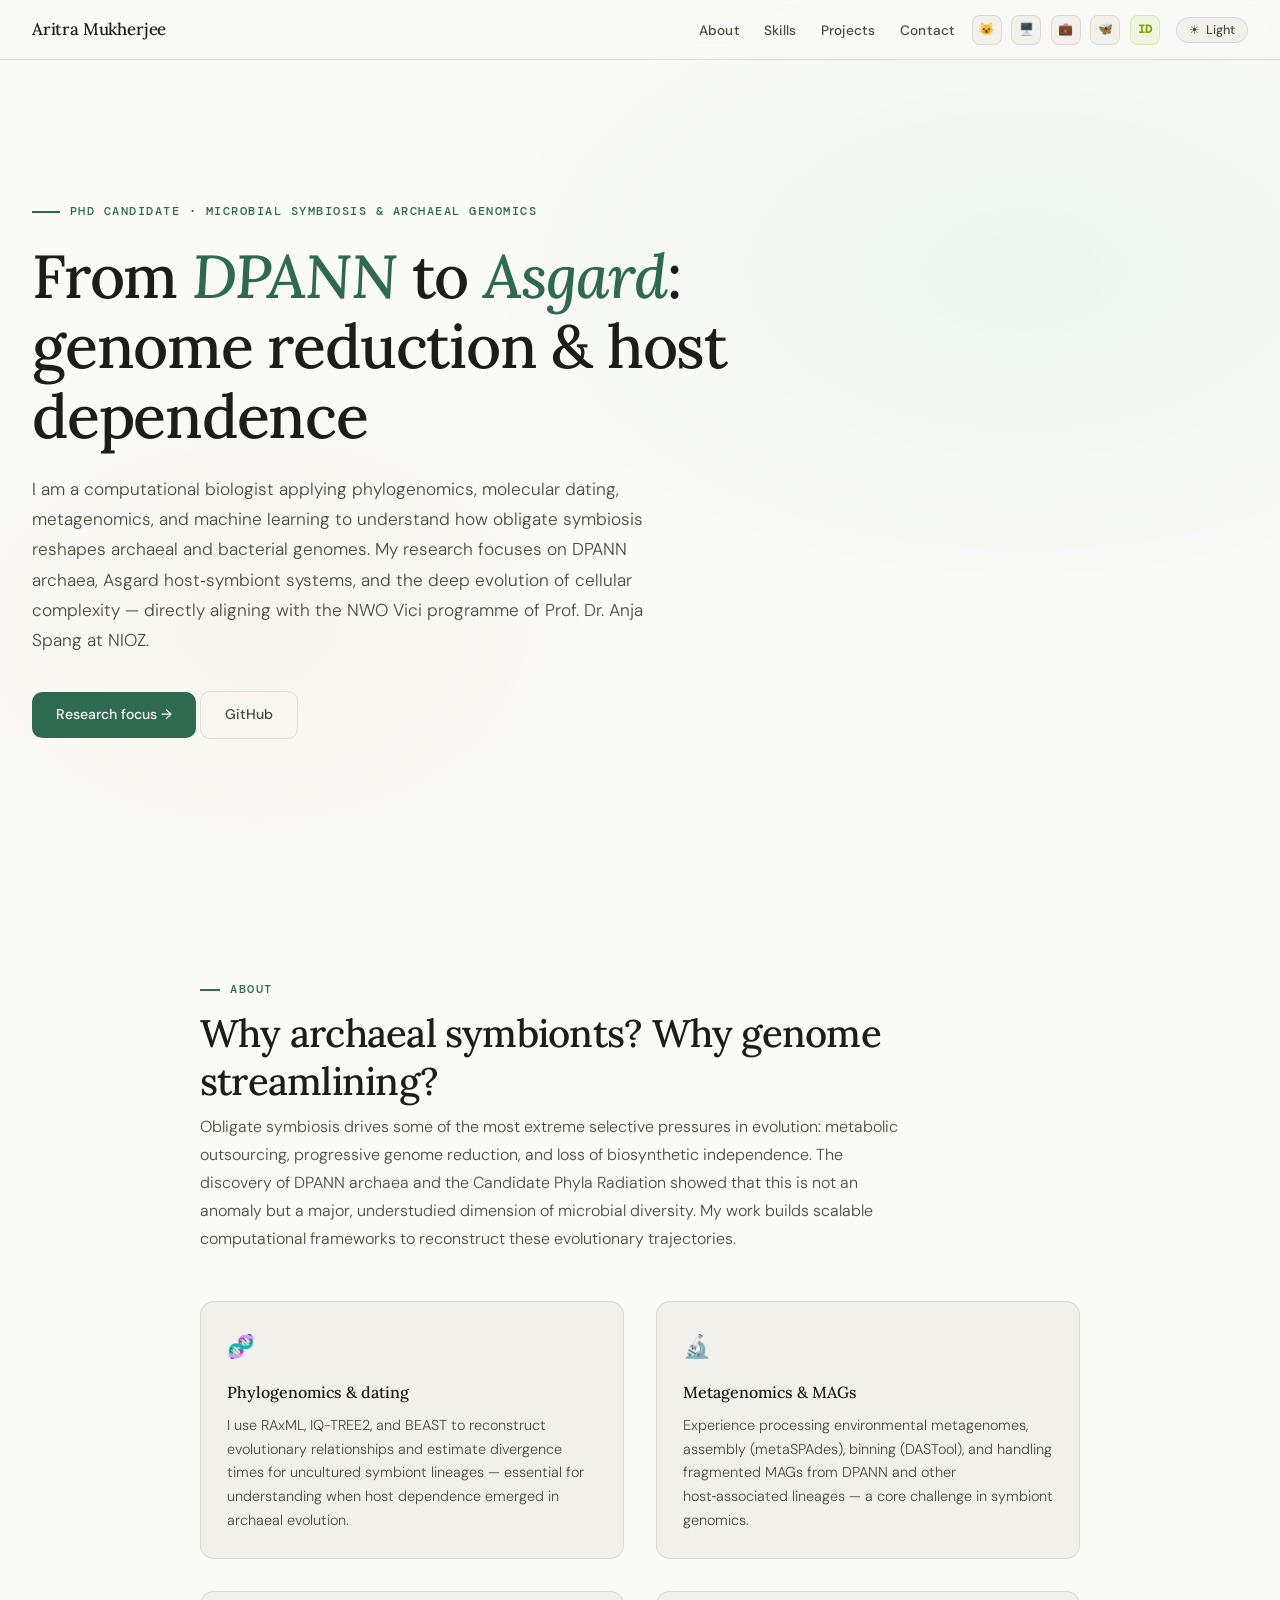
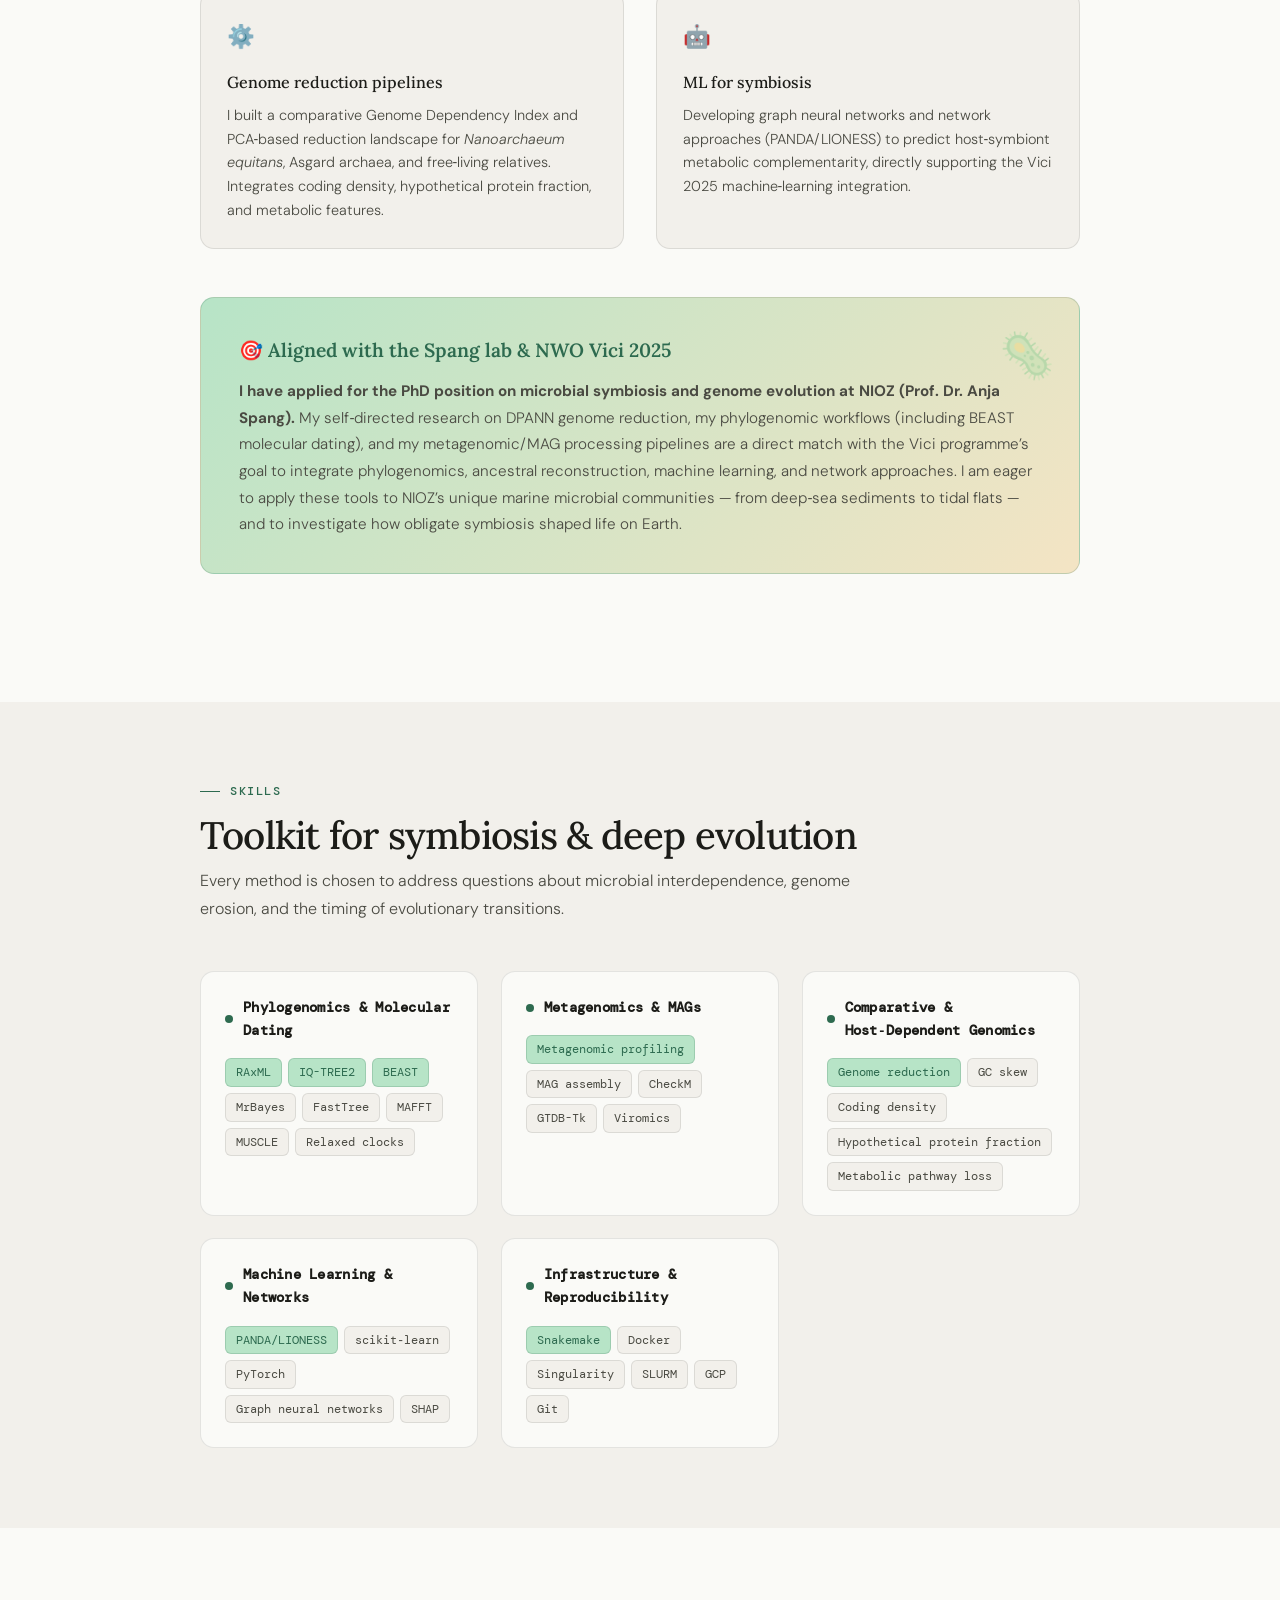
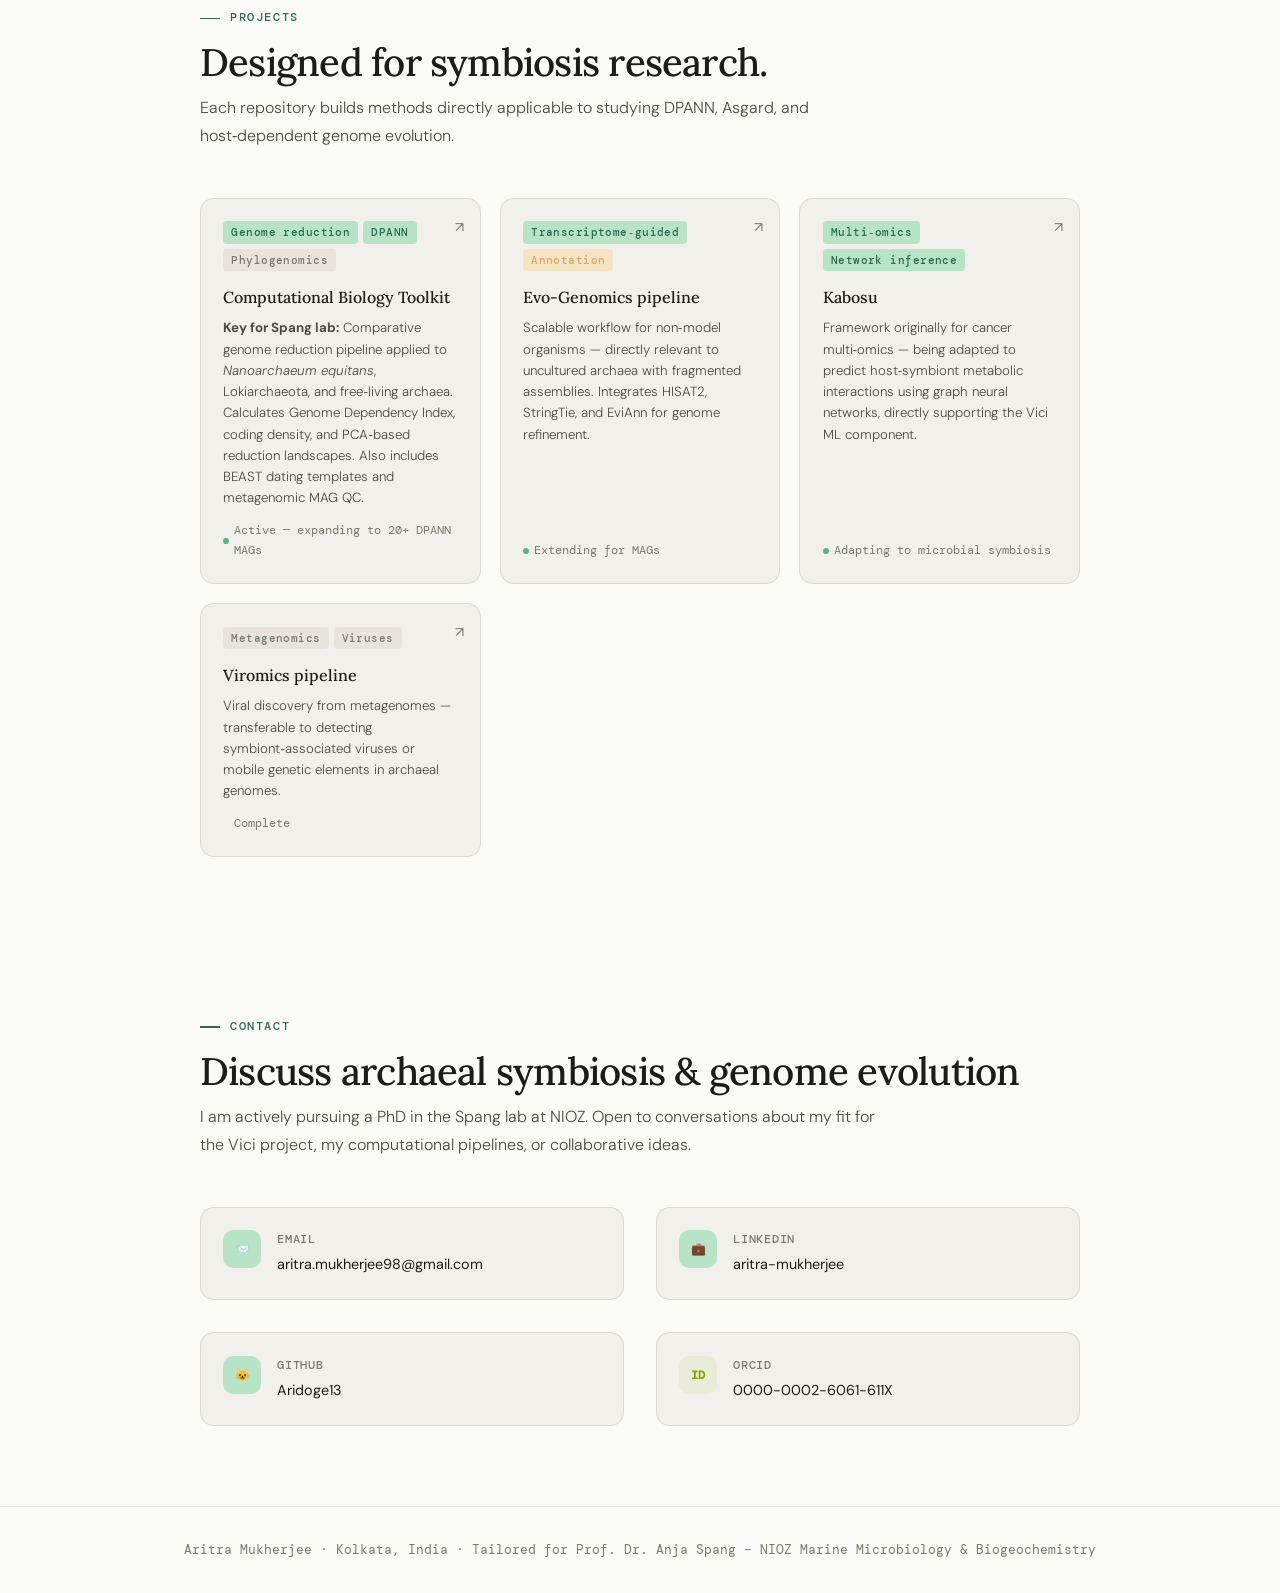
==== index.html @ e785dc66 "Specific" ====
<!DOCTYPE html>
<html lang="en">

<head>
  <meta charset="UTF-8">
  <meta name="viewport" content="width=device-width, initial-scale=1.0">
  <title>Aritra Mukherjee — Microbial Symbiosis & Archaeal Evolution</title>
  <link rel="preconnect" href="https://fonts.googleapis.com">
  <link
    href="https://fonts.googleapis.com/css2?family=Lora:ital,wght@0,400;0,500;0,600;1,400&family=DM+Sans:wght@300;400;500&family=DM+Mono:wght@400;500&display=swap"
    rel="stylesheet">
  <style>
    :root {
      --bg: #FAFAF7;
      --bg2: #F2F0EB;
      --bg3: #E8E4DC;
      --text: #1C1C18;
      --text2: #4A4A42;
      --text3: #7A7A6E;
      --accent: #2D6A4F;
      --accent2: #52B788;
      --accent3: #B7E4C7;
      --warm: #D4A96A;
      --warm2: #F4E4C4;
      --border: rgba(28, 28, 24, 0.1);
      --shadow: 0 2px 20px rgba(28, 28, 24, 0.06);
      --shadow-lg: 0 8px 40px rgba(28, 28, 24, 0.10);
      --radius: 14px;
      --transition: 0.25s cubic-bezier(0.4, 0, 0.2, 1);
    }

    [data-theme="dark"] {
      --bg: #141410;
      --bg2: #1E1E18;
      --bg3: #28281E;
      --text: #F0EDE4;
      --text2: #C4C0B0;
      --text3: #7A7A6E;
      --accent: #52B788;
      --accent2: #74C69D;
      --accent3: #2D6A4F;
      --warm: #D4A96A;
      --warm2: #3A2E1A;
      --border: rgba(240, 237, 228, 0.08);
      --shadow: 0 2px 20px rgba(0, 0, 0, 0.3);
      --shadow-lg: 0 8px 40px rgba(0, 0, 0, 0.4);
    }

    *,
    *::before,
    *::after {
      box-sizing: border-box;
      margin: 0;
      padding: 0;
    }

    html {
      scroll-behavior: smooth;
    }

    body {
      font-family: 'DM Sans', sans-serif;
      background: var(--bg);
      color: var(--text);
      line-height: 1.7;
      transition: background var(--transition), color var(--transition);
      overflow-x: hidden;
    }

    /* ── Navigation ── */
    nav {
      position: fixed;
      top: 0;
      left: 0;
      right: 0;
      z-index: 100;
      padding: 0 2rem;
      height: 60px;
      display: flex;
      align-items: center;
      justify-content: space-between;
      background: rgba(250, 250, 247, 0.85);
      backdrop-filter: blur(12px);
      border-bottom: 1px solid var(--border);
      transition: background var(--transition);
    }

    [data-theme="dark"] nav {
      background: rgba(20, 20, 16, 0.85);
    }

    .nav-brand {
      font-family: 'Lora', serif;
      font-size: 1.05rem;
      font-weight: 500;
      color: var(--text);
      text-decoration: none;
      letter-spacing: -0.01em;
    }

    .nav-right {
      display: flex;
      align-items: center;
      gap: 1rem;
    }

    .nav-links {
      display: flex;
      gap: 1.5rem;
      list-style: none;
    }

    .nav-links a {
      font-size: 0.85rem;
      font-weight: 500;
      color: var(--text2);
      text-decoration: none;
      letter-spacing: 0.02em;
      transition: color var(--transition);
    }

    .nav-links a:hover {
      color: var(--accent);
    }

    .social-nav {
      display: flex;
      align-items: center;
      gap: 0.6rem;
    }

    .social-nav a {
      display: flex;
      align-items: center;
      justify-content: center;
      width: 30px;
      height: 30px;
      border-radius: 8px;
      background: var(--bg2);
      color: var(--text2);
      text-decoration: none;
      font-size: 0.75rem;
      font-weight: 600;
      font-family: 'DM Mono', monospace;
      border: 1px solid var(--border);
      transition: all var(--transition);
      letter-spacing: 0;
    }

    .social-nav a:hover {
      background: var(--accent);
      color: #fff;
      border-color: var(--accent);
      transform: translateY(-1px);
    }

    .theme-toggle {
      background: var(--bg2);
      border: 1px solid var(--border);
      border-radius: 20px;
      padding: 4px 12px;
      cursor: pointer;
      font-size: 0.78rem;
      font-weight: 500;
      color: var(--text2);
      display: flex;
      align-items: center;
      gap: 6px;
      transition: all var(--transition);
      font-family: 'DM Sans', sans-serif;
    }

    .theme-toggle:hover {
      background: var(--bg3);
      color: var(--text);
    }

    .hero {
      min-height: 100vh;
      display: flex;
      align-items: center;
      padding: 100px 2rem 60px;
      position: relative;
      overflow: hidden;
    }

    .hero-bg {
      position: absolute;
      inset: 0;
      z-index: 0;
      background:
        radial-gradient(ellipse 60% 50% at 80% 30%, rgba(82, 183, 136, 0.08) 0%, transparent 70%),
        radial-gradient(ellipse 40% 40% at 20% 70%, rgba(212, 169, 106, 0.07) 0%, transparent 70%);
    }

    .hero-content {
      position: relative;
      z-index: 1;
      max-width: 780px;
      animation: fadeUp 0.8s ease both;
    }

    .hero-eyebrow {
      font-family: 'DM Mono', monospace;
      font-size: 0.78rem;
      font-weight: 500;
      color: var(--accent);
      letter-spacing: 0.12em;
      text-transform: uppercase;
      margin-bottom: 1.2rem;
      display: flex;
      align-items: center;
      gap: 10px;
    }

    .hero-eyebrow::before {
      content: '';
      display: block;
      width: 28px;
      height: 1.5px;
      background: var(--accent);
    }

    h1 {
      font-family: 'Lora', serif;
      font-size: clamp(2.4rem, 5vw, 3.8rem);
      font-weight: 500;
      line-height: 1.15;
      letter-spacing: -0.02em;
      color: var(--text);
      margin-bottom: 1.4rem;
    }

    h1 em {
      font-style: italic;
      color: var(--accent);
    }

    .hero-sub {
      font-size: 1.08rem;
      color: var(--text2);
      max-width: 620px;
      line-height: 1.75;
      margin-bottom: 2.2rem;
      font-weight: 300;
    }

    .btn {
      padding: 11px 24px;
      border-radius: 10px;
      font-size: 0.88rem;
      font-weight: 500;
      cursor: pointer;
      text-decoration: none;
      display: inline-flex;
      align-items: center;
      gap: 7px;
      transition: all var(--transition);
      font-family: 'DM Sans', sans-serif;
      border: none;
    }

    .btn-primary {
      background: var(--accent);
      color: #fff;
    }

    .btn-primary:hover {
      background: var(--accent2);
      transform: translateY(-2px);
      box-shadow: 0 6px 20px rgba(45, 106, 79, 0.25);
    }

    .btn-ghost {
      background: transparent;
      color: var(--text2);
      border: 1.5px solid var(--border);
    }

    .btn-ghost:hover {
      border-color: var(--accent);
      color: var(--accent);
      transform: translateY(-2px);
    }

    section {
      padding: 80px 2rem;
    }

    .container {
      max-width: 880px;
      margin: 0 auto;
    }

    .section-label {
      font-family: 'DM Mono', monospace;
      font-size: 0.72rem;
      font-weight: 500;
      color: var(--accent);
      letter-spacing: 0.14em;
      text-transform: uppercase;
      margin-bottom: 0.6rem;
      display: flex;
      align-items: center;
      gap: 10px;
    }

    .section-label::before {
      content: '';
      display: block;
      width: 20px;
      height: 1.5px;
      background: var(--accent);
    }

    h2 {
      font-family: 'Lora', serif;
      font-size: clamp(1.7rem, 3vw, 2.4rem);
      font-weight: 500;
      letter-spacing: -0.02em;
      color: var(--text);
      margin-bottom: 0.5rem;
      line-height: 1.25;
    }

    .section-intro {
      font-size: 1rem;
      color: var(--text2);
      max-width: 700px;
      line-height: 1.75;
      margin-bottom: 3rem;
      font-weight: 300;
    }

    .about-grid {
      display: grid;
      grid-template-columns: 1fr 1fr;
      gap: 2rem;
      margin-bottom: 2.5rem;
    }

    @media (max-width: 640px) {
      .about-grid {
        grid-template-columns: 1fr;
      }
    }

    .about-card {
      background: var(--bg2);
      border: 1px solid var(--border);
      border-radius: var(--radius);
      padding: 1.6rem;
      transition: all var(--transition);
    }

    .about-card:hover {
      box-shadow: var(--shadow-lg);
      transform: translateY(-2px);
    }

    .about-card-icon {
      font-size: 1.4rem;
      margin-bottom: 0.8rem;
      display: block;
    }

    .about-card h3 {
      font-family: 'Lora', serif;
      font-size: 1rem;
      font-weight: 500;
      margin-bottom: 0.5rem;
      color: var(--text);
    }

    .about-card p {
      font-size: 0.9rem;
      color: var(--text2);
      line-height: 1.65;
      font-weight: 300;
    }

    .pitch-box {
      background: linear-gradient(135deg, var(--accent3) 0%, var(--warm2) 100%);
      border-radius: var(--radius);
      padding: 2.2rem 2.4rem;
      margin: 3rem 0;
      border: 1px solid rgba(45, 106, 79, 0.2);
      position: relative;
      overflow: hidden;
    }

    [data-theme="dark"] .pitch-box {
      background: linear-gradient(135deg, rgba(45, 106, 79, 0.2) 0%, rgba(58, 46, 26, 0.5) 100%);
      border-color: rgba(82, 183, 136, 0.2);
    }

    .pitch-box::before {
      content: '🦠';
      position: absolute;
      right: 1.5rem;
      top: 1.2rem;
      font-size: 2.8rem;
      opacity: 0.2;
    }

    .pitch-box h3 {
      font-family: 'Lora', serif;
      font-size: 1.2rem;
      font-weight: 600;
      color: var(--accent);
      margin-bottom: 0.75rem;
    }

    [data-theme="dark"] .pitch-box h3 {
      color: var(--accent2);
    }

    .pitch-box p {
      font-size: 0.95rem;
      color: var(--text2);
      line-height: 1.75;
      font-weight: 300;
    }

    #skills {
      background: var(--bg2);
    }

    .skills-grid {
      display: grid;
      grid-template-columns: repeat(auto-fill, minmax(260px, 1fr));
      gap: 1.4rem;
    }

    .skill-group {
      background: var(--bg);
      border: 1px solid var(--border);
      border-radius: var(--radius);
      padding: 1.5rem;
      transition: all var(--transition);
    }

    .skill-group:hover {
      box-shadow: var(--shadow-lg);
      transform: translateY(-2px);
    }

    .skill-group-header {
      display: flex;
      align-items: center;
      gap: 10px;
      margin-bottom: 1rem;
    }

    .skill-dot {
      width: 8px;
      height: 8px;
      border-radius: 50%;
      background: var(--accent);
      flex-shrink: 0;
    }

    .skill-group h3 {
      font-size: 0.85rem;
      font-weight: 600;
      color: var(--text);
      letter-spacing: 0.02em;
      font-family: 'DM Mono', monospace;
    }

    .skill-tags {
      display: flex;
      flex-wrap: wrap;
      gap: 6px;
    }

    .tag {
      font-size: 0.76rem;
      font-weight: 400;
      padding: 3px 10px;
      border-radius: 6px;
      background: var(--bg2);
      color: var(--text2);
      border: 1px solid var(--border);
      font-family: 'DM Mono', monospace;
      transition: all var(--transition);
    }

    .tag.highlight {
      background: var(--accent3);
      color: var(--accent);
      border-color: rgba(45, 106, 79, 0.2);
    }

    [data-theme="dark"] .tag.highlight {
      background: rgba(45, 106, 79, 0.25);
      color: var(--accent2);
    }

    .project-links {
      display: grid;
      grid-template-columns: repeat(auto-fill, minmax(260px, 1fr));
      gap: 1.2rem;
      margin-top: 2rem;
    }

    .project-link-card {
      display: flex;
      flex-direction: column;
      background: var(--bg2);
      border: 1px solid var(--border);
      border-radius: var(--radius);
      padding: 1.4rem;
      text-decoration: none;
      color: var(--text);
      transition: all var(--transition);
      position: relative;
      overflow: hidden;
    }

    .project-link-card::after {
      content: '↗';
      position: absolute;
      top: 1rem;
      right: 1rem;
      font-size: 0.9rem;
      color: var(--text3);
      transition: all var(--transition);
    }

    .project-link-card:hover {
      box-shadow: var(--shadow-lg);
      transform: translateY(-3px);
      border-color: var(--accent2);
    }

    .project-link-card:hover::after {
      color: var(--accent);
      transform: translate(2px, -2px);
    }

    .project-tag-row {
      display: flex;
      gap: 5px;
      flex-wrap: wrap;
      margin-bottom: 0.8rem;
    }

    .project-pill {
      font-size: 0.68rem;
      font-weight: 500;
      padding: 2px 8px;
      border-radius: 4px;
      font-family: 'DM Mono', monospace;
      letter-spacing: 0.04em;
    }

    .pill-green {
      background: var(--accent3);
      color: var(--accent);
    }

    .pill-warm {
      background: var(--warm2);
      color: var(--warm);
    }

    .pill-gray {
      background: var(--bg3);
      color: var(--text3);
    }

    [data-theme="dark"] .pill-green {
      background: rgba(45, 106, 79, 0.25);
      color: var(--accent2);
    }

    .project-link-card h3 {
      font-family: 'Lora', serif;
      font-size: 1rem;
      font-weight: 500;
      margin-bottom: 0.4rem;
    }

    .project-link-card p {
      font-size: 0.83rem;
      color: var(--text2);
      line-height: 1.6;
      font-weight: 300;
      flex: 1;
    }

    .project-status {
      margin-top: 0.8rem;
      font-size: 0.72rem;
      font-family: 'DM Mono', monospace;
      color: var(--text3);
      display: flex;
      align-items: center;
      gap: 5px;
    }

    .status-dot {
      width: 6px;
      height: 6px;
      border-radius: 50%;
      animation: pulse 2s infinite;
    }

    .status-active {
      background: var(--accent2);
    }

    .contact-grid {
      display: grid;
      grid-template-columns: 1fr 1fr;
      gap: 2rem;
      margin-top: 2rem;
    }

    @media (max-width: 600px) {
      .contact-grid {
        grid-template-columns: 1fr;
      }
    }

    .contact-item {
      display: flex;
      align-items: flex-start;
      gap: 1rem;
      background: var(--bg2);
      border: 1px solid var(--border);
      border-radius: var(--radius);
      padding: 1.4rem;
      text-decoration: none;
      color: var(--text);
      transition: all var(--transition);
    }

    .contact-item:hover {
      box-shadow: var(--shadow-lg);
      transform: translateY(-2px);
      border-color: var(--accent2);
    }

    .contact-icon {
      width: 38px;
      height: 38px;
      background: var(--accent3);
      border-radius: 10px;
      display: flex;
      align-items: center;
      justify-content: center;
      font-size: 1rem;
      flex-shrink: 0;
      font-family: 'DM Mono', monospace;
      font-size: 0.75rem;
      font-weight: 600;
      color: var(--accent);
    }

    [data-theme="dark"] .contact-icon {
      background: rgba(45, 106, 79, 0.2);
      color: var(--accent2);
    }

    .contact-label {
      font-size: 0.72rem;
      font-weight: 500;
      color: var(--text3);
      letter-spacing: 0.06em;
      font-family: 'DM Mono', monospace;
      text-transform: uppercase;
      margin-bottom: 3px;
    }

    .contact-value {
      font-size: 0.9rem;
      font-weight: 400;
      color: var(--text);
    }

    footer {
      padding: 2rem;
      text-align: center;
      font-size: 0.8rem;
      color: var(--text3);
      border-top: 1px solid var(--border);
      font-family: 'DM Mono', monospace;
    }

    @keyframes fadeUp {
      from {
        opacity: 0;
        transform: translateY(24px);
      }

      to {
        opacity: 1;
        transform: translateY(0);
      }
    }

    @keyframes pulse {

      0%,
      100% {
        opacity: 1;
      }

      50% {
        opacity: 0.4;
      }
    }

    .fade-in {
      animation: fadeUp 0.7s ease both;
    }

    .fade-in-1 {
      animation-delay: 0.1s;
    }

    .fade-in-2 {
      animation-delay: 0.2s;
    }

    .fade-in-3 {
      animation-delay: 0.3s;
    }

    .fade-in-4 {
      animation-delay: 0.4s;
    }
  </style>
</head>

<body>

  <nav>
    <a href="#" class="nav-brand">Aritra Mukherjee</a>
    <div class="nav-right">
      <ul class="nav-links">
        <li><a href="#about">About</a></li>
        <li><a href="#skills">Skills</a></li>
        <li><a href="#projects">Projects</a></li>
        <li><a href="#contact">Contact</a></li>
      </ul>
      <div class="social-nav">
        <a href="https://github.com/Aridoge13" target="_blank" title="GitHub">😺</a>
        <a href="https://www.kaggle.com/aridoge13" target="_blank" title="Kaggle">🖥️</a>
        <a href="https://www.linkedin.com/in/aritra-mukherjee-82b070125" target="_blank" title="LinkedIn">💼</a>
        <a href="https://bsky.app/profile/aridoge13.bsky.social" target="_blank" title="Bluesky">🦋</a>
        <a href="https://orcid.org/0000-0002-6061-611X" target="_blank" title="ORCID"
          style="background:rgba(166,206,57,0.12);color:#7aaa00;border-color:rgba(166,206,57,0.3);">ID</a>
      </div>
      <button class="theme-toggle" onclick="toggleTheme()" id="themeBtn">
        <span class="icon">☀</span> Light
      </button>
    </div>
  </nav>

  <section class="hero">
    <div class="hero-bg"></div>
    <div class="hero-content">
      <div class="hero-eyebrow fade-in">PhD candidate · Microbial Symbiosis & Archaeal Genomics</div>
      <h1 class="fade-in fade-in-1">
        From <em>DPANN</em> to <em>Asgard</em>:<br>genome reduction & host dependence
      </h1>
      <p class="hero-sub fade-in fade-in-2">
        I am a computational biologist applying phylogenomics, molecular dating, metagenomics, and machine learning to
        understand how obligate symbiosis reshapes archaeal and bacterial genomes. My research focuses on DPANN archaea,
        Asgard host‑symbiont systems, and the deep evolution of cellular complexity — directly aligning with the NWO
        Vici
        programme of Prof. Dr. Anja Spang at NIOZ.
      </p>
      <div class="hero-cta fade-in fade-in-3">
        <a href="#about" class="btn btn-primary">Research focus →</a>
        <a href="https://github.com/Aridoge13" target="_blank" class="btn btn-ghost">GitHub</a>
      </div>
    </div>
  </section>

  <section id="about">
    <div class="container">
      <div class="section-label">About</div>
      <h2>Why archaeal symbionts? Why genome streamlining?</h2>
      <p class="section-intro">
        Obligate symbiosis drives some of the most extreme selective pressures in evolution: metabolic outsourcing,
        progressive genome reduction, and loss of biosynthetic independence. The discovery of DPANN archaea and the
        Candidate Phyla Radiation showed that this is not an anomaly but a major, understudied dimension of microbial
        diversity. My work builds scalable computational frameworks to reconstruct these evolutionary trajectories.
      </p>
      <div class="about-grid">
        <div class="about-card">
          <span class="about-card-icon">🧬</span>
          <h3>Phylogenomics & dating</h3>
          <p>I use RAxML, IQ-TREE2, and BEAST to reconstruct evolutionary relationships and estimate divergence times
            for uncultured symbiont lineages — essential for understanding when host dependence emerged in archaeal
            evolution.</p>
        </div>
        <div class="about-card">
          <span class="about-card-icon">🔬</span>
          <h3>Metagenomics & MAGs</h3>
          <p>Experience processing environmental metagenomes, assembly (metaSPAdes), binning (DASTool), and handling
            fragmented MAGs from DPANN and other host‑associated lineages — a core challenge in symbiont genomics.</p>
        </div>
        <div class="about-card">
          <span class="about-card-icon">⚙️</span>
          <h3>Genome reduction pipelines</h3>
          <p>I built a comparative Genome Dependency Index and PCA‑based reduction landscape for <em>Nanoarchaeum
              equitans</em>, Asgard archaea, and free‑living relatives. Integrates coding density, hypothetical protein
            fraction, and metabolic features.</p>
        </div>
        <div class="about-card">
          <span class="about-card-icon">🤖</span>
          <h3>ML for symbiosis</h3>
          <p>Developing graph neural networks and network approaches (PANDA/LIONESS) to predict host‑symbiont metabolic
            complementarity, directly supporting the Vici 2025 machine‑learning integration.</p>
        </div>
      </div>

      <div class="pitch-box">
        <h3>🎯 Aligned with the Spang lab & NWO Vici 2025</h3>
        <p>
          <strong>I have applied for the PhD position on microbial symbiosis and genome evolution at NIOZ (Prof. Dr.
            Anja Spang).</strong>
          My self‑directed research on DPANN genome reduction, my phylogenomic workflows (including BEAST molecular
          dating), and my metagenomic/MAG processing pipelines are a direct match with the Vici programme’s goal to
          integrate phylogenomics, ancestral reconstruction, machine learning, and network approaches. I am eager to
          apply these tools to NIOZ’s unique marine microbial communities — from deep‑sea sediments to tidal flats — and
          to investigate how obligate symbiosis shaped life on Earth.
        </p>
      </div>
    </div>
  </section>

  <section id="skills">
    <div class="container">
      <div class="section-label">Skills</div>
      <h2>Toolkit for symbiosis & deep evolution</h2>
      <p class="section-intro">Every method is chosen to address questions about microbial interdependence, genome
        erosion, and the timing of evolutionary transitions.</p>
      <div class="skills-grid">
        <div class="skill-group">
          <div class="skill-group-header">
            <div class="skill-dot"></div>
            <h3>Phylogenomics & Molecular Dating</h3>
          </div>
          <div class="skill-tags">
            <span class="tag highlight">RAxML</span><span class="tag highlight">IQ-TREE2</span>
            <span class="tag highlight">BEAST</span><span class="tag">MrBayes</span><span class="tag">FastTree</span>
            <span class="tag">MAFFT</span><span class="tag">MUSCLE</span><span class="tag">Relaxed clocks</span>
          </div>
        </div>
        <div class="skill-group">
          <div class="skill-group-header">
            <div class="skill-dot"></div>
            <h3>Metagenomics & MAGs</h3>
          </div>
          <div class="skill-tags">
            <span class="tag highlight">Metagenomic profiling</span><span class="tag">MAG assembly</span>
            <span class="tag">CheckM</span><span class="tag">GTDB-Tk</span><span class="tag">Viromics</span>
          </div>
        </div>
        <div class="skill-group">
          <div class="skill-group-header">
            <div class="skill-dot"></div>
            <h3>Comparative & Host‑Dependent Genomics</h3>
          </div>
          <div class="skill-tags">
            <span class="tag highlight">Genome reduction</span><span class="tag">GC skew</span>
            <span class="tag">Coding density</span><span class="tag">Hypothetical protein fraction</span>
            <span class="tag">Metabolic pathway loss</span>
          </div>
        </div>
        <div class="skill-group">
          <div class="skill-group-header">
            <div class="skill-dot"></div>
            <h3>Machine Learning & Networks</h3>
          </div>
          <div class="skill-tags">
            <span class="tag highlight">PANDA/LIONESS</span><span class="tag">scikit‑learn</span>
            <span class="tag">PyTorch</span><span class="tag">Graph neural networks</span><span class="tag">SHAP</span>
          </div>
        </div>
        <div class="skill-group">
          <div class="skill-group-header">
            <div class="skill-dot"></div>
            <h3>Infrastructure & Reproducibility</h3>
          </div>
          <div class="skill-tags">
            <span class="tag highlight">Snakemake</span><span class="tag">Docker</span><span
              class="tag">Singularity</span>
            <span class="tag">SLURM</span><span class="tag">GCP</span><span class="tag">Git</span>
          </div>
        </div>
      </div>
    </div>
  </section>

  <section id="projects">
    <div class="container">
      <div class="section-label">Projects</div>
      <h2>Designed for symbiosis research.</h2>
      <p class="section-intro">Each repository builds methods directly applicable to studying DPANN, Asgard, and
        host‑dependent genome evolution.</p>
      <div class="project-links">
        <a href="https://github.com/Aridoge13/Computational_Biology" target="_blank" class="project-link-card">
          <div class="project-tag-row">
            <span class="project-pill pill-green">Genome reduction</span>
            <span class="project-pill pill-green">DPANN</span>
            <span class="project-pill pill-gray">Phylogenomics</span>
          </div>
          <h3>Computational Biology Toolkit</h3>
          <p><strong>Key for Spang lab:</strong> Comparative genome reduction pipeline applied to <em>Nanoarchaeum
              equitans</em>, Lokiarchaeota, and free‑living archaea. Calculates Genome Dependency Index, coding density,
            and PCA‑based reduction landscapes. Also includes BEAST dating templates and metagenomic MAG QC.</p>
          <div class="project-status">
            <div class="status-dot status-active"></div>Active — expanding to 20+ DPANN MAGs
          </div>
        </a>
        <a href="https://github.com/Aridoge13/Evo-Genomics" target="_blank" class="project-link-card">
          <div class="project-tag-row">
            <span class="project-pill pill-green">Transcriptome‑guided</span>
            <span class="project-pill pill-warm">Annotation</span>
          </div>
          <h3>Evo‑Genomics pipeline</h3>
          <p>Scalable workflow for non‑model organisms — directly relevant to uncultured archaea with fragmented
            assemblies. Integrates HISAT2, StringTie, and EviAnn for genome refinement.</p>
          <div class="project-status">
            <div class="status-dot status-active"></div>Extending for MAGs
          </div>
        </a>
        <a href="https://github.com/Aridoge13/Kabosu" target="_blank" class="project-link-card">
          <div class="project-tag-row">
            <span class="project-pill pill-green">Multi‑omics</span>
            <span class="project-pill pill-green">Network inference</span>
          </div>
          <h3>Kabosu</h3>
          <p>Framework originally for cancer multi‑omics — being adapted to predict host‑symbiont metabolic interactions
            using graph neural networks, directly supporting the Vici ML component.</p>
          <div class="project-status">
            <div class="status-dot status-active"></div>Adapting to microbial symbiosis
          </div>
        </a>
        <a href="https://github.com/Aridoge13/Viromics" target="_blank" class="project-link-card">
          <div class="project-tag-row"><span class="project-pill pill-gray">Metagenomics</span><span
              class="project-pill pill-gray">Viruses</span></div>
          <h3>Viromics pipeline</h3>
          <p>Viral discovery from metagenomes — transferable to detecting symbiont‑associated viruses or mobile genetic
            elements in archaeal genomes.</p>
          <div class="project-status">
            <div class="status-dot status-done"></div>Complete
          </div>
        </a>
      </div>
    </div>
  </section>

  <section id="contact">
    <div class="container">
      <div class="section-label">Contact</div>
      <h2>Discuss archaeal symbiosis & genome evolution</h2>
      <p class="section-intro">I am actively pursuing a PhD in the Spang lab at NIOZ. Open to conversations about my fit
        for the Vici project, my computational pipelines, or collaborative ideas.</p>
      <div class="contact-grid">
        <a href="mailto:aritra.mukherjee98@gmail.com" class="contact-item">
          <div class="contact-icon">📨</div>
          <div>
            <div class="contact-label">Email</div>
            <div class="contact-value">aritra.mukherjee98@gmail.com</div>
          </div>
        </a>
        <a href="https://www.linkedin.com/in/aritra-mukherjee-82b070125" target="_blank" class="contact-item">
          <div class="contact-icon">💼</div>
          <div>
            <div class="contact-label">LinkedIn</div>
            <div class="contact-value">aritra-mukherjee</div>
          </div>
        </a>
        <a href="https://github.com/Aridoge13" target="_blank" class="contact-item">
          <div class="contact-icon">😺</div>
          <div>
            <div class="contact-label">GitHub</div>
            <div class="contact-value">Aridoge13</div>
          </div>
        </a>
        <a href="https://orcid.org/0000-0002-6061-611X" target="_blank" class="contact-item">
          <div class="contact-icon" style="background:rgba(166,206,57,0.12);color:#7aaa00;">ID</div>
          <div>
            <div class="contact-label">ORCID</div>
            <div class="contact-value">0000-0002-6061-611X</div>
          </div>
        </a>
      </div>
    </div>
  </section>

  <footer>
    <p>Aritra Mukherjee · Kolkata, India · Tailored for Prof. Dr. Anja Spang – NIOZ Marine Microbiology &
      Biogeochemistry</p>
  </footer>

  <script>
    const btn = document.getElementById('themeBtn');
    let dark = false;
    function toggleTheme() {
      dark = !dark;
      document.documentElement.setAttribute('data-theme', dark ? 'dark' : '');
      btn.innerHTML = dark ? '<span class="icon">☽</span> Dark' : '<span class="icon">☀</span> Light';
    }
    const observer = new IntersectionObserver((entries) => {
      entries.forEach(e => {
        if (e.isIntersecting) {
          e.target.style.opacity = '1';
          e.target.style.transform = 'translateY(0)';
        }
      });
    }, { threshold: 0.08 });
    document.querySelectorAll('.about-card, .skill-group, .project-link-card, .contact-item').forEach(el => {
      el.style.opacity = '0';
      el.style.transform = 'translateY(18px)';
      el.style.transition = 'opacity 0.5s ease, transform 0.5s ease, box-shadow 0.25s ease';
      observer.observe(el);
    });
  </script>
</body>

</html>
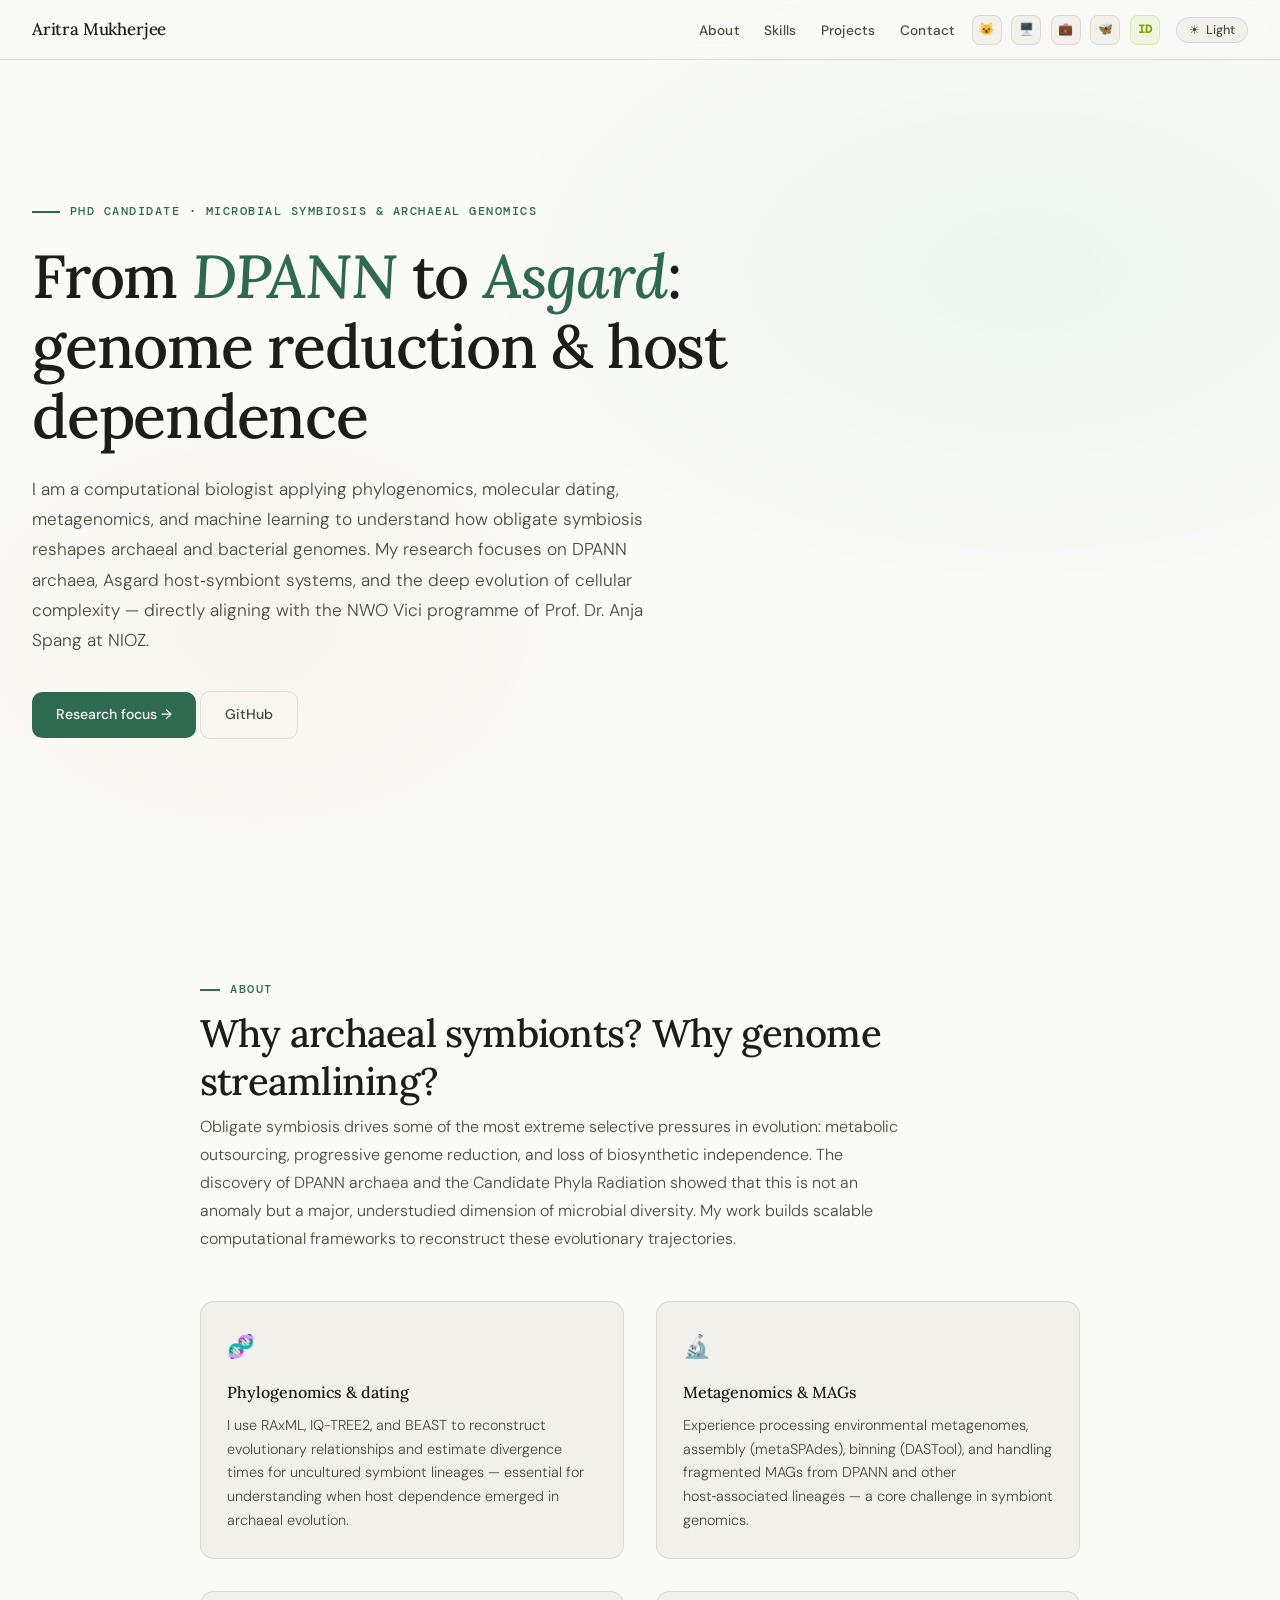
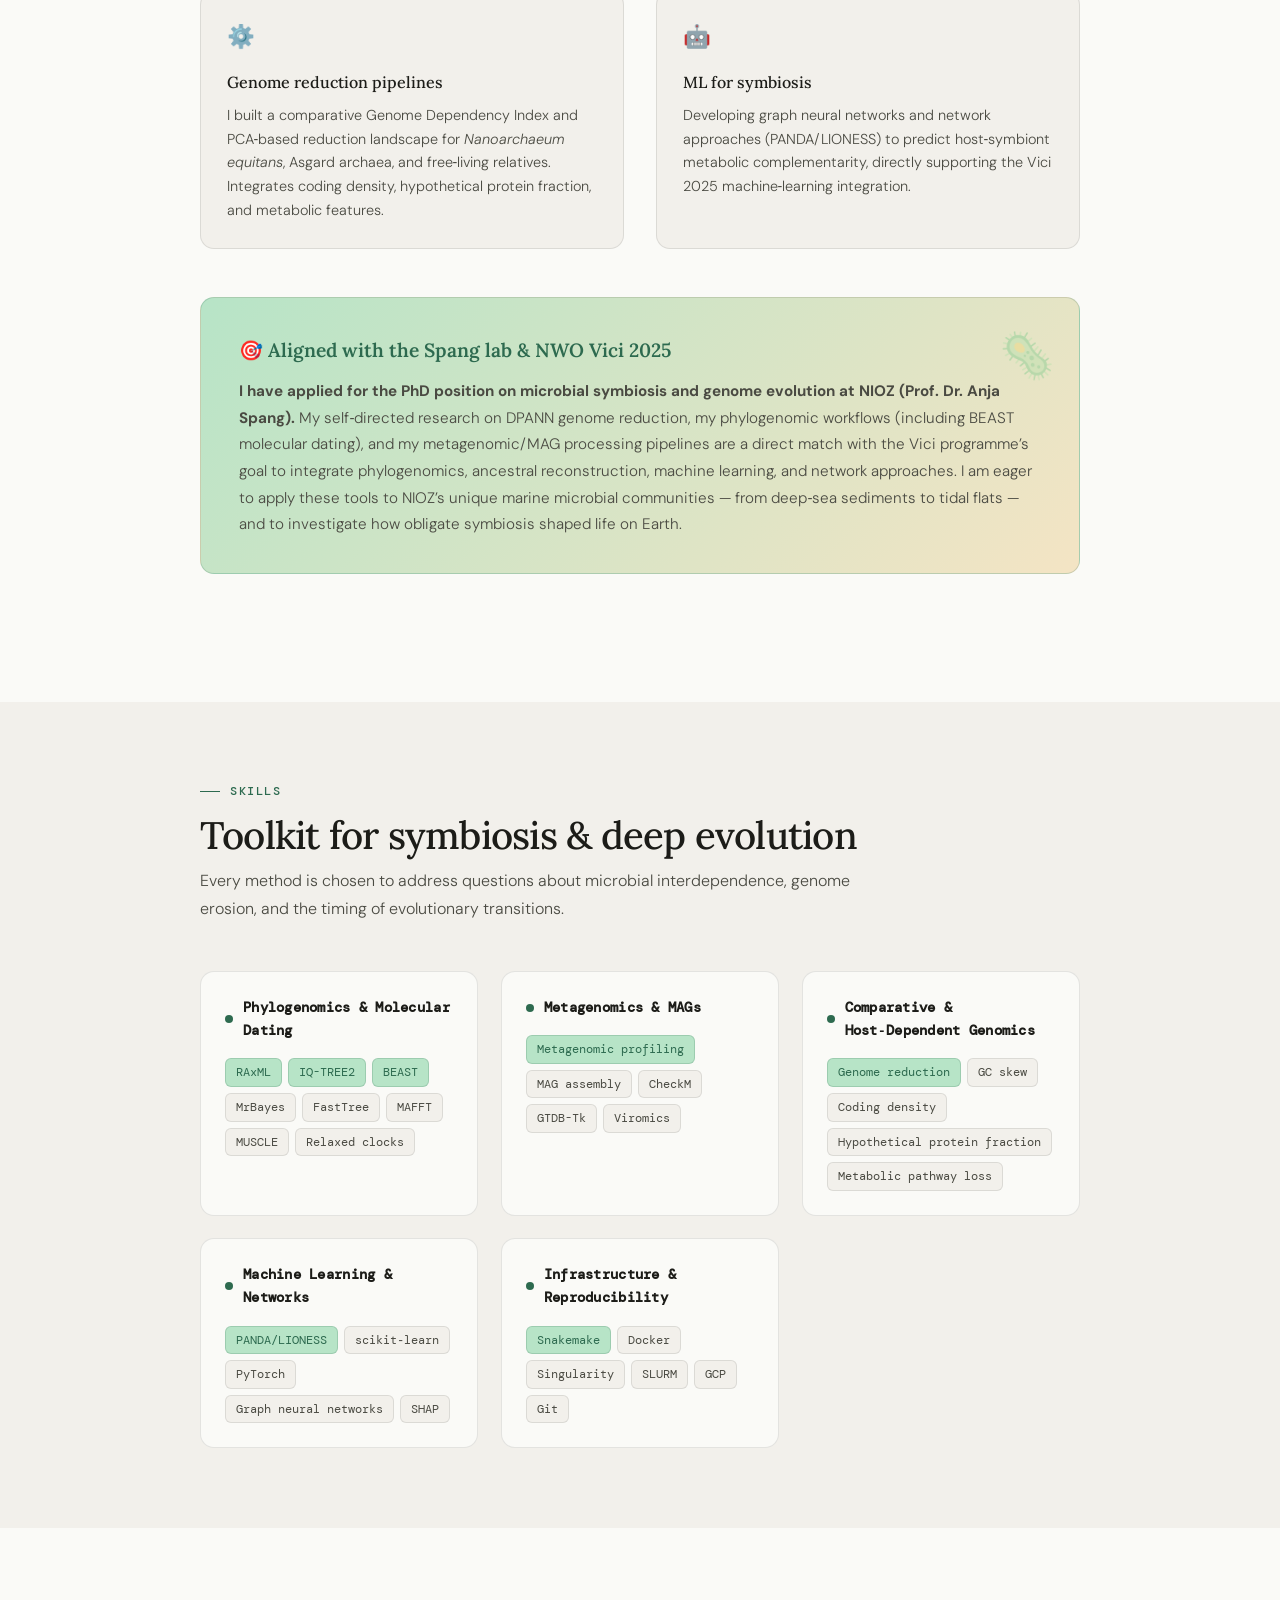
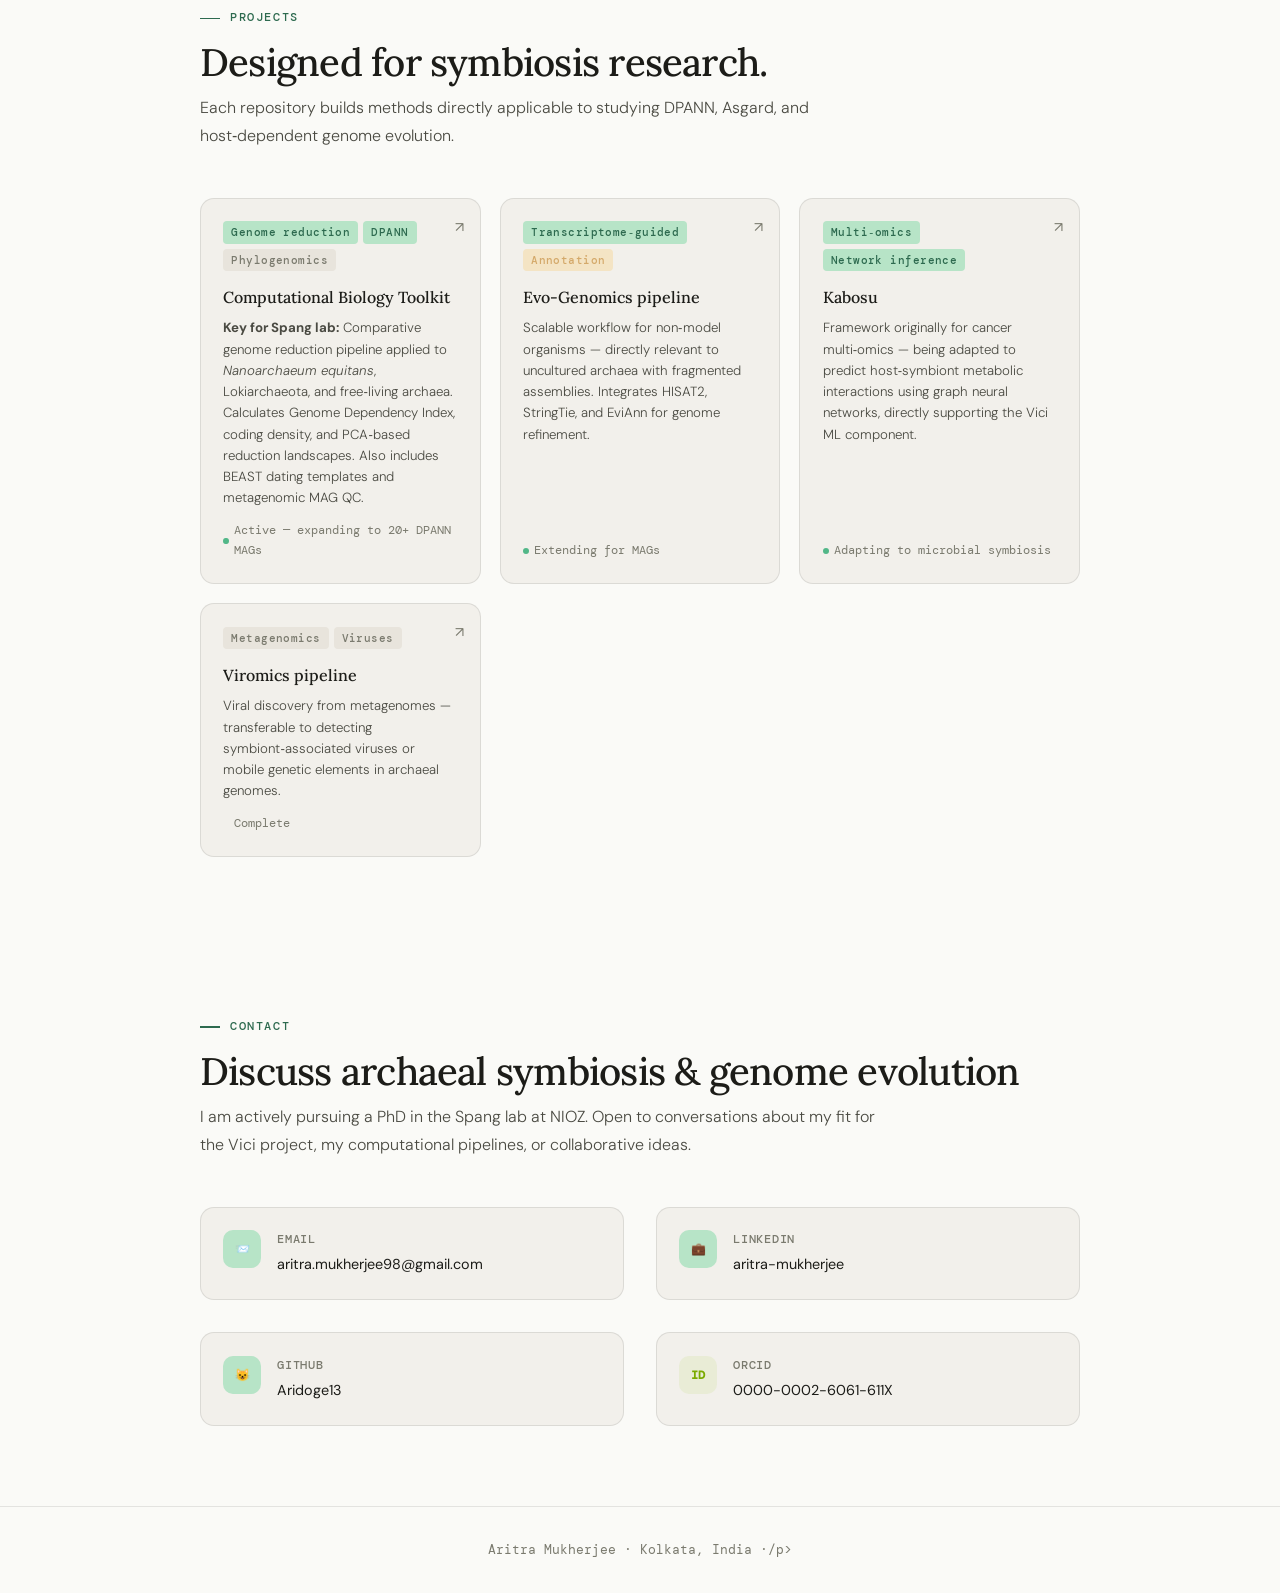
==== commit a0e55f78: "small change" ====
--- a/index.html
+++ b/index.html
@@ -998,8 +998,7 @@
   </section>
 
   <footer>
-    <p>Aritra Mukherjee · Kolkata, India · Tailored for Prof. Dr. Anja Spang – NIOZ Marine Microbiology &
-      Biogeochemistry</p>
+    <p>Aritra Mukherjee · Kolkata, India ·/p>
   </footer>
 
   <script>
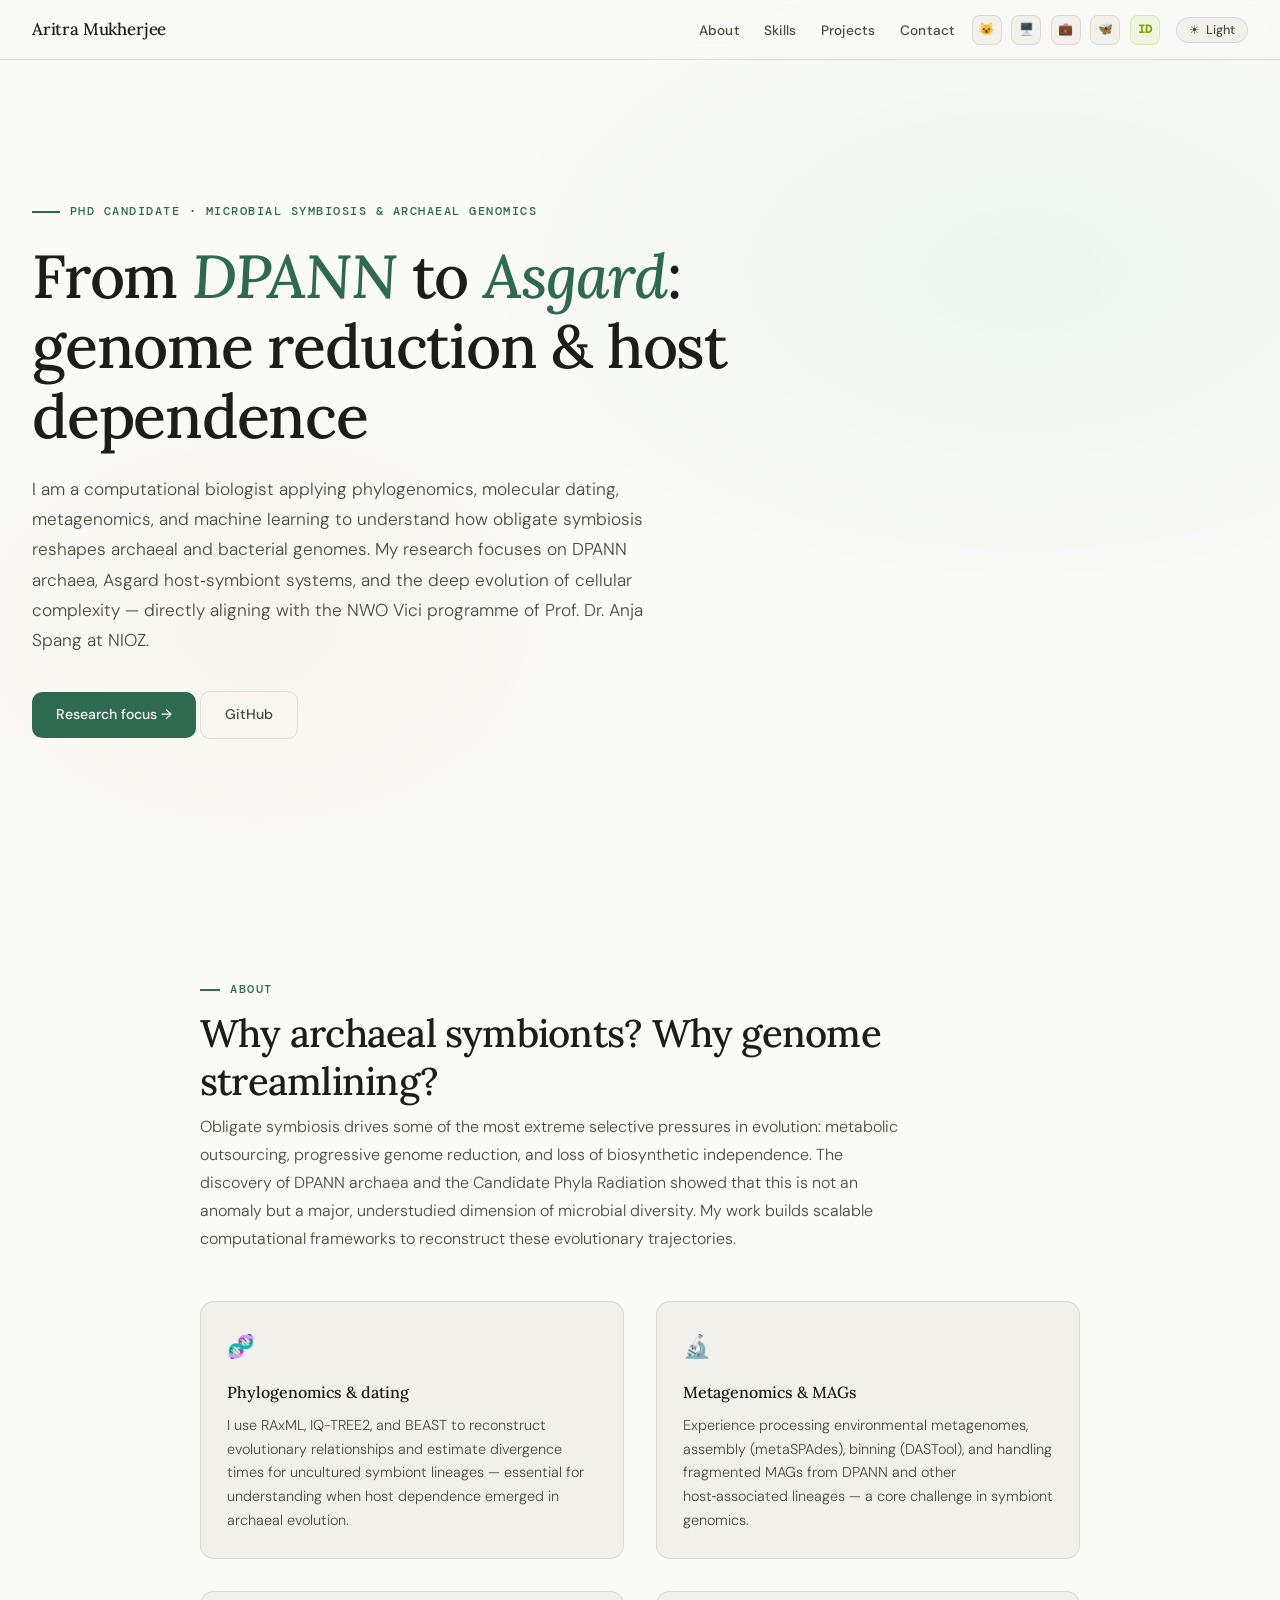
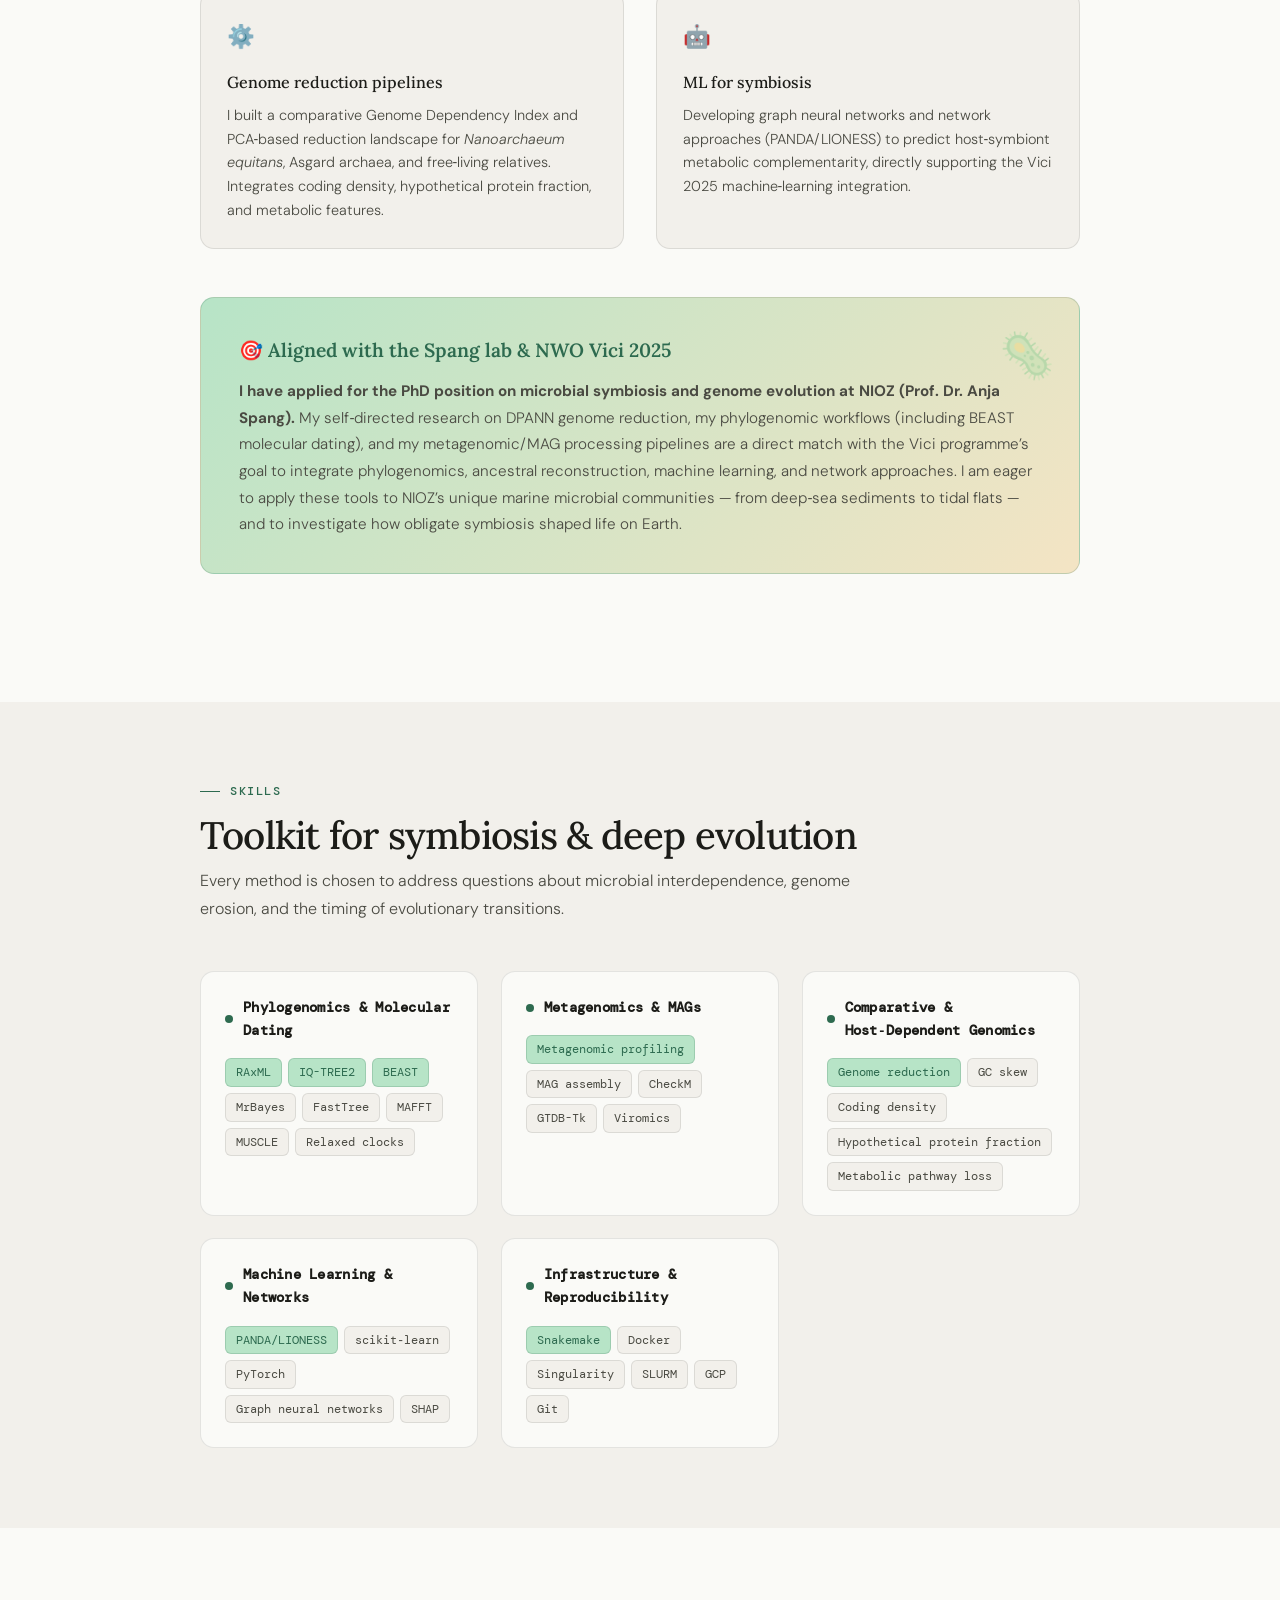
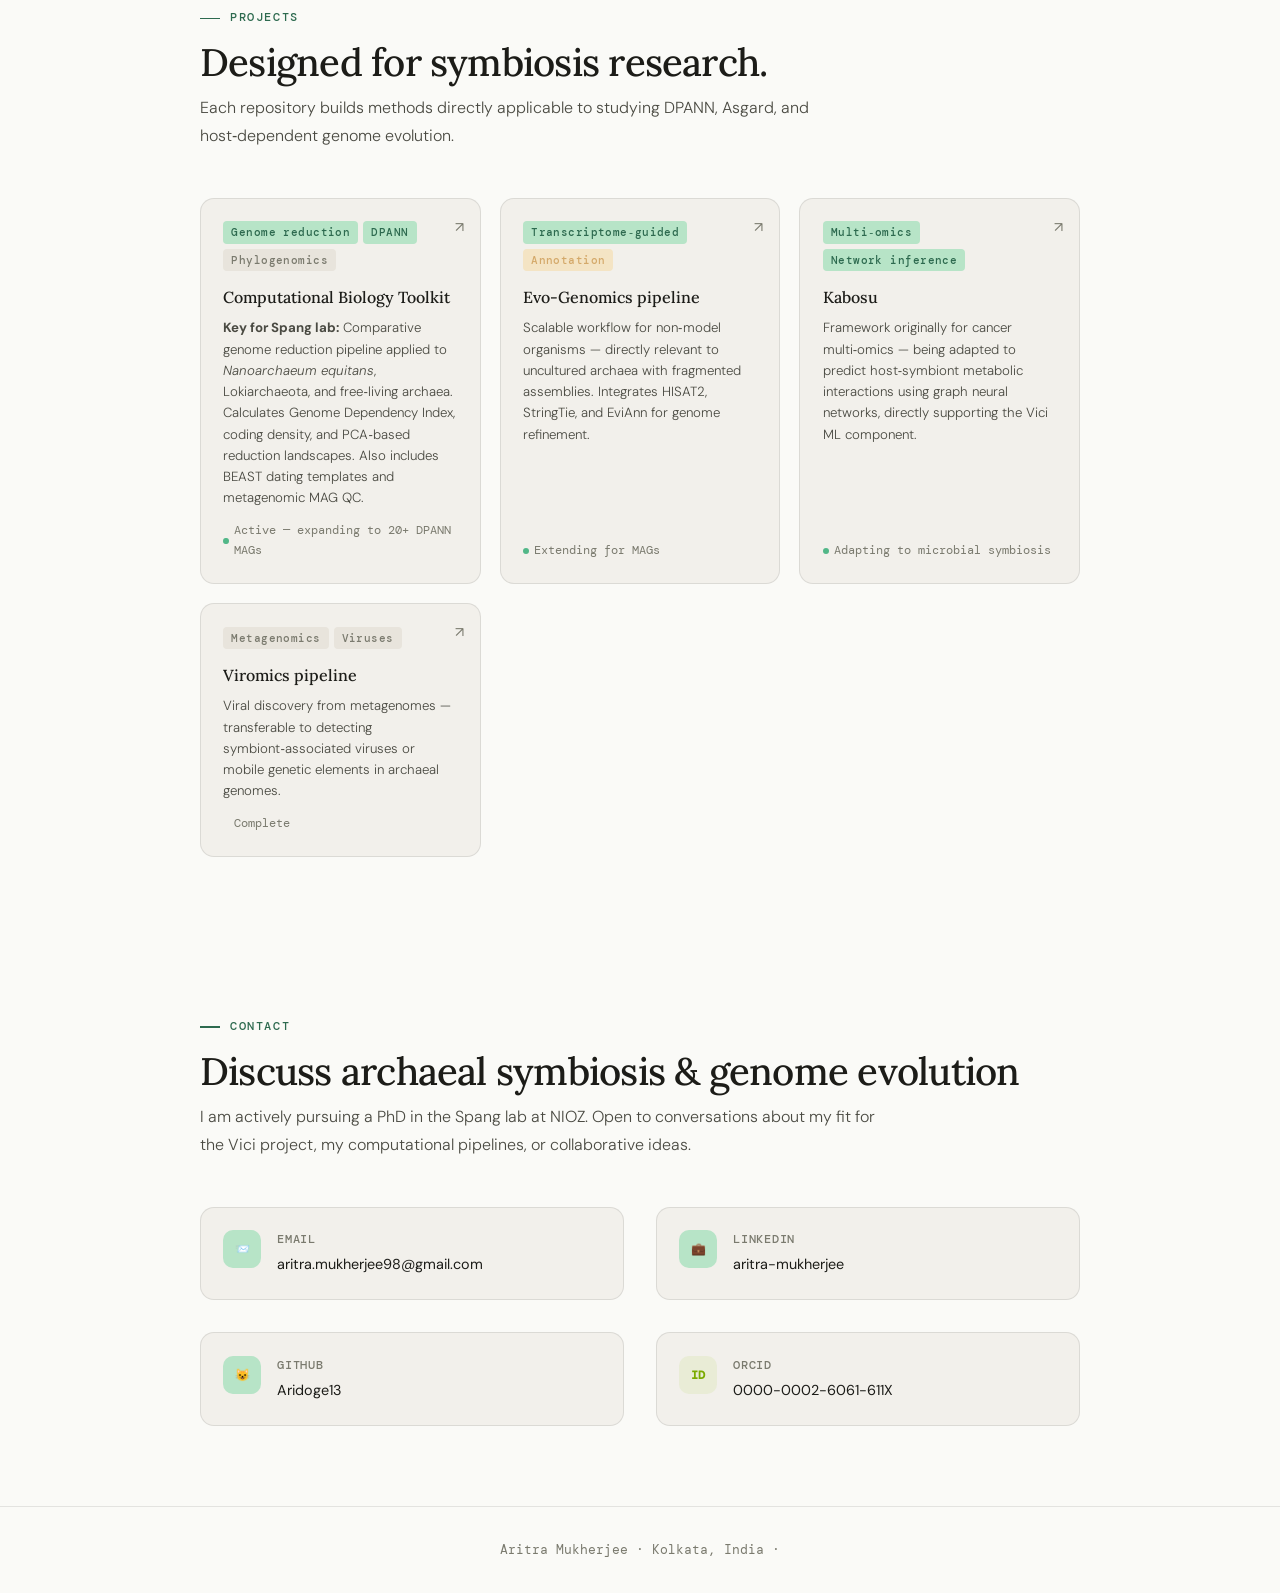
==== commit 1302ce8d: "small change" ====
--- a/index.html
+++ b/index.html
@@ -998,7 +998,7 @@
   </section>
 
   <footer>
-    <p>Aritra Mukherjee · Kolkata, India ·/p>
+    <p>Aritra Mukherjee · Kolkata, India ·</p>
   </footer>
 
   <script>
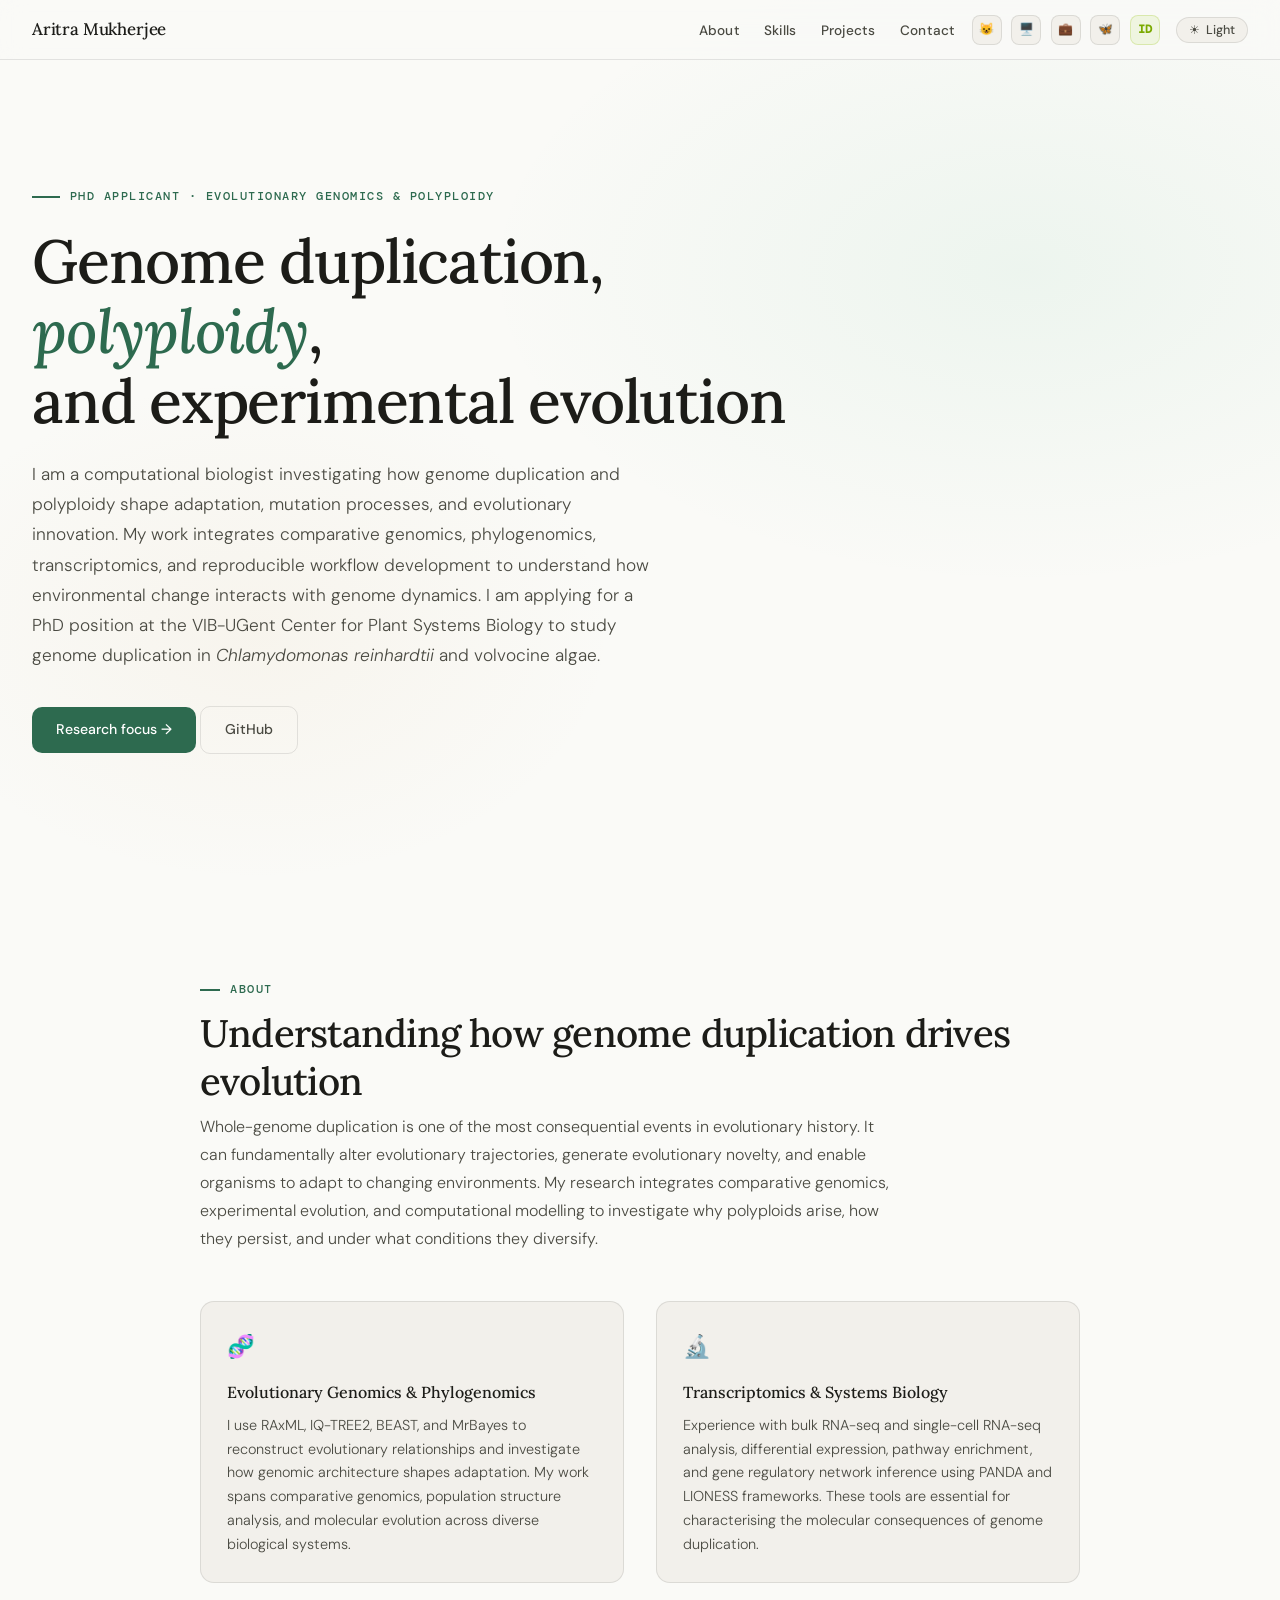
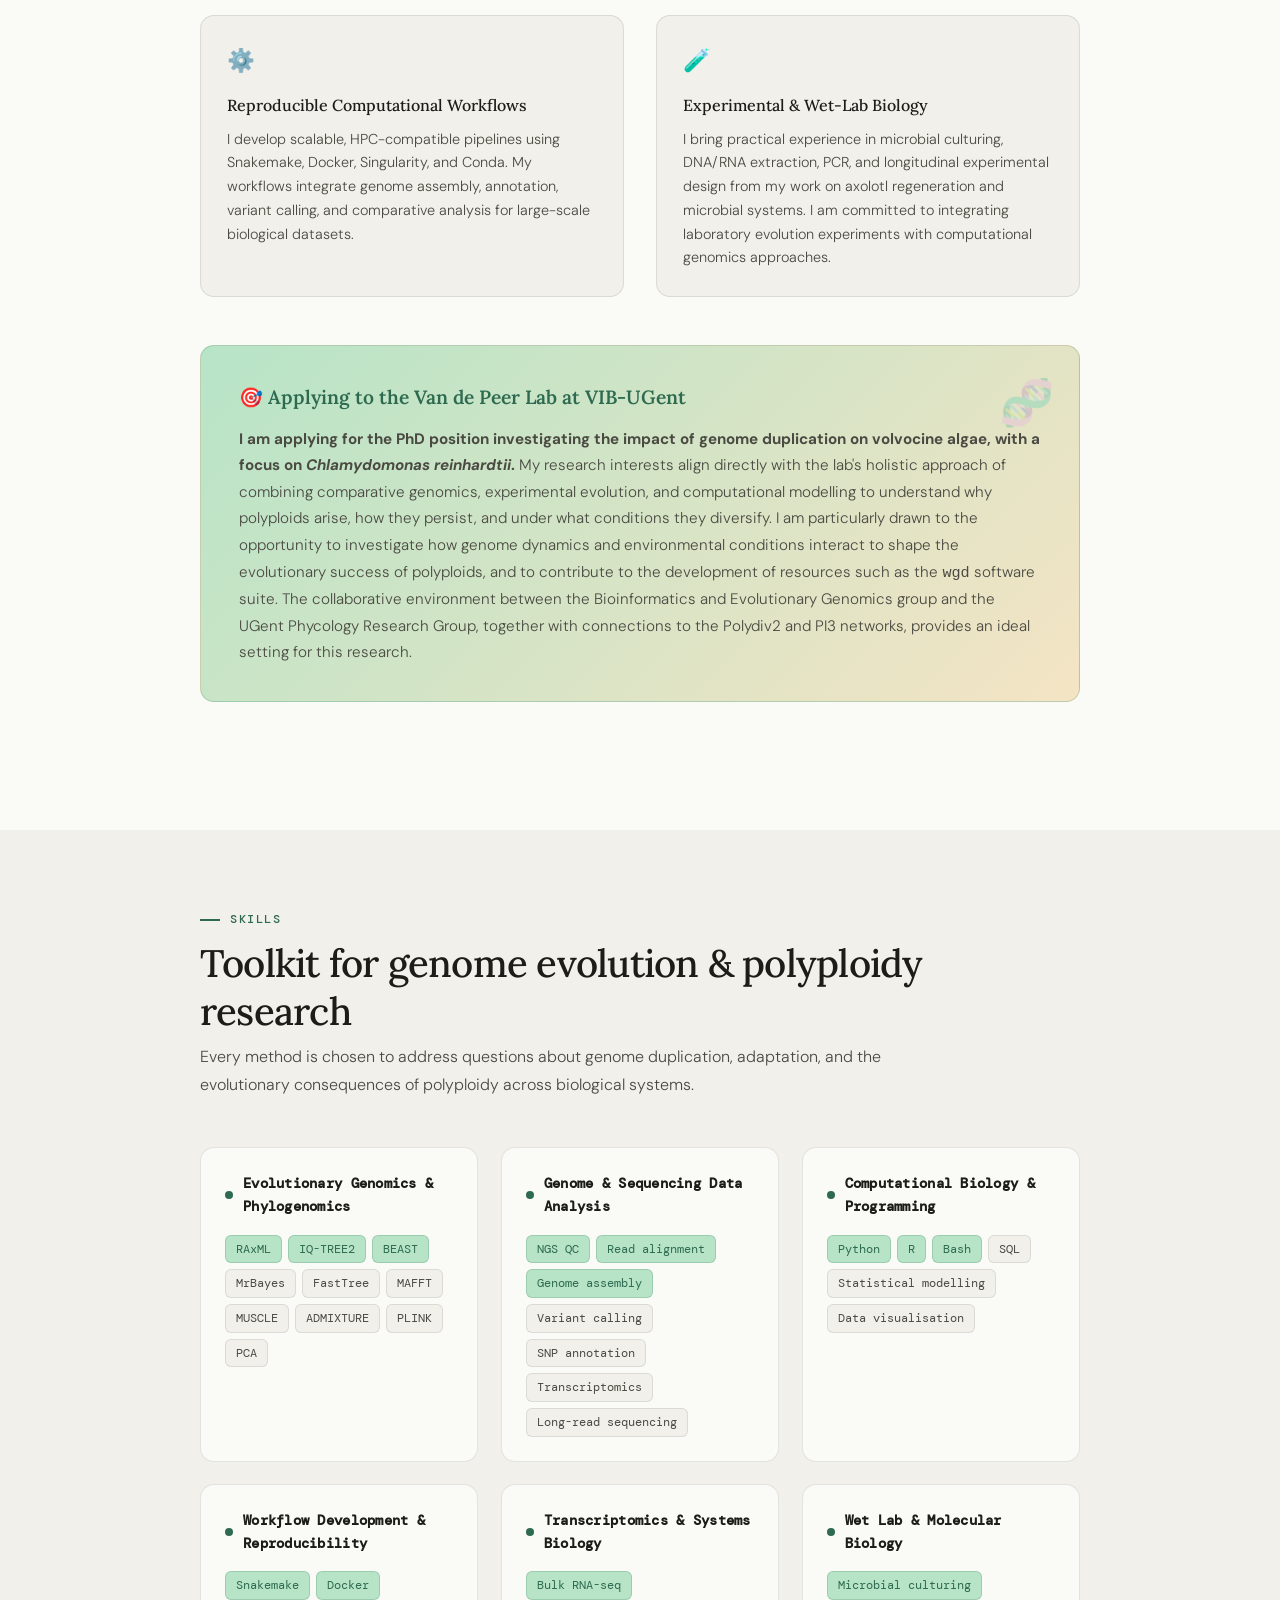
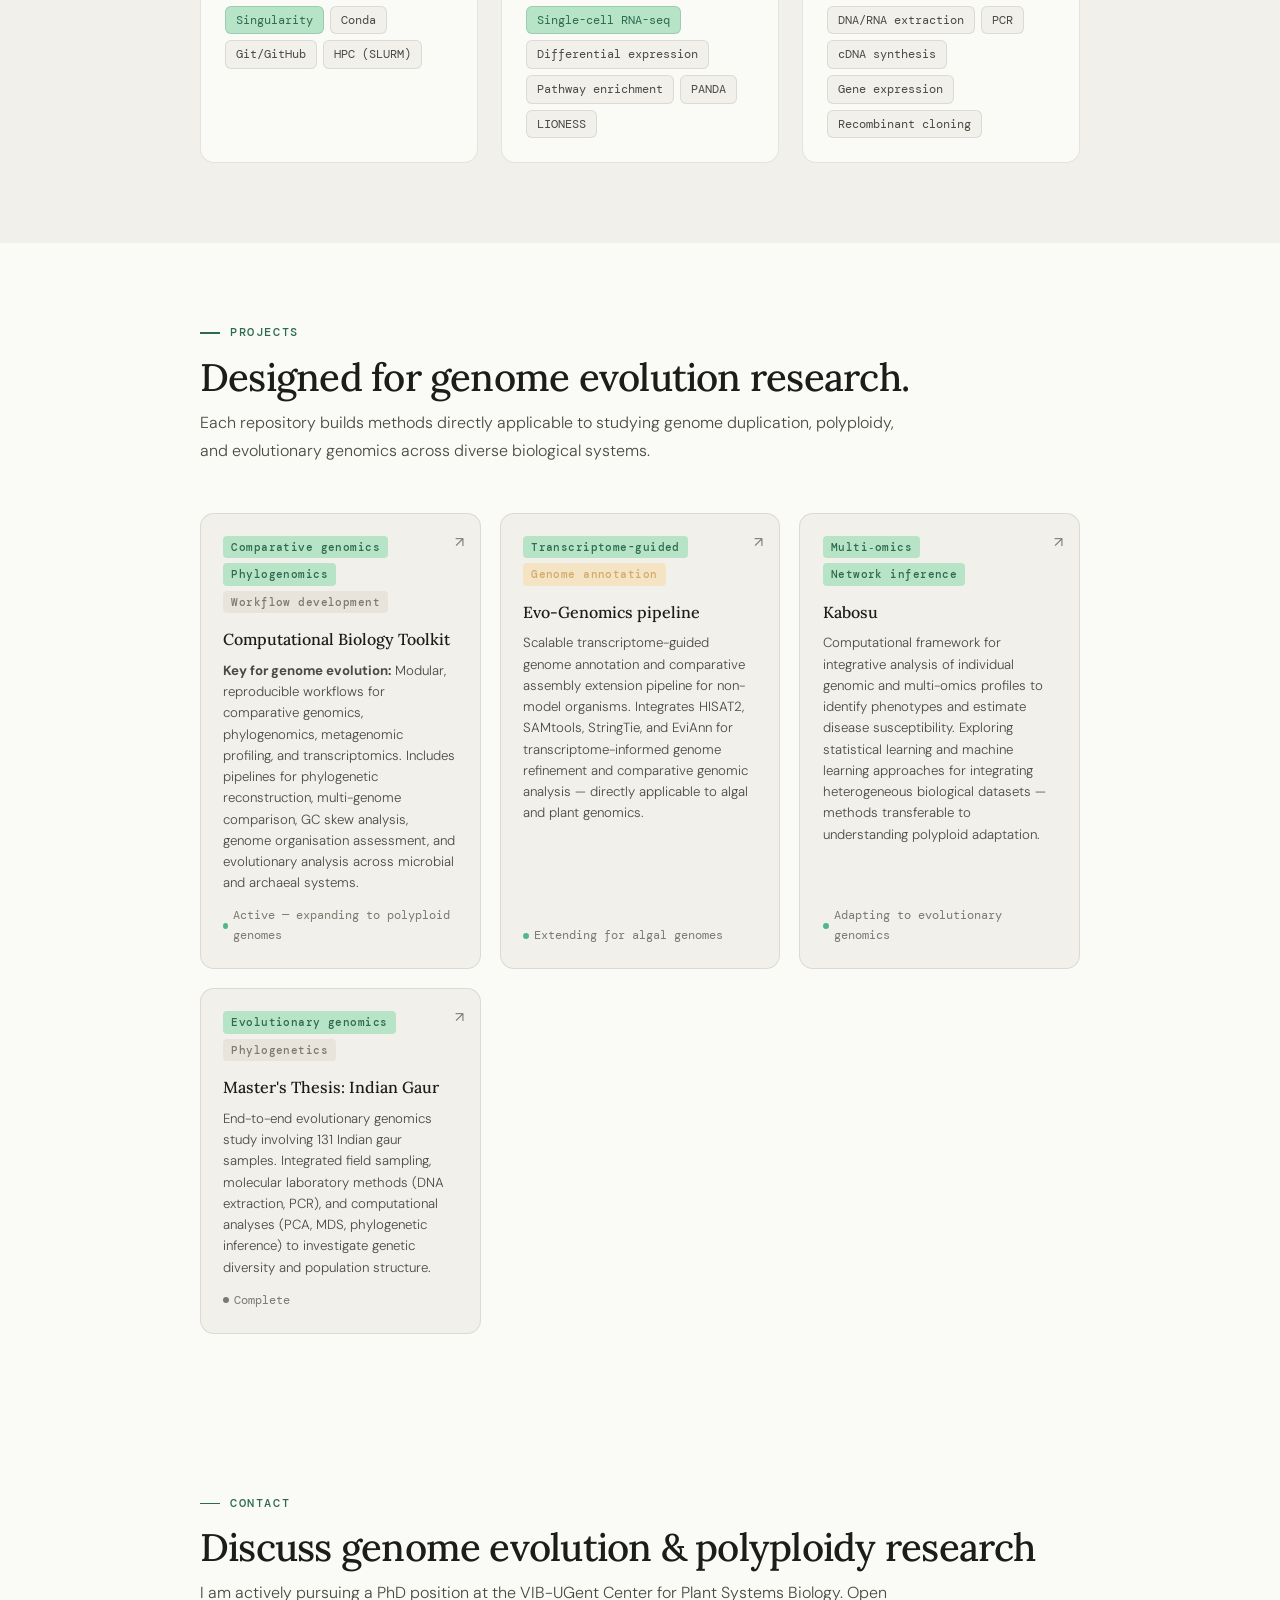
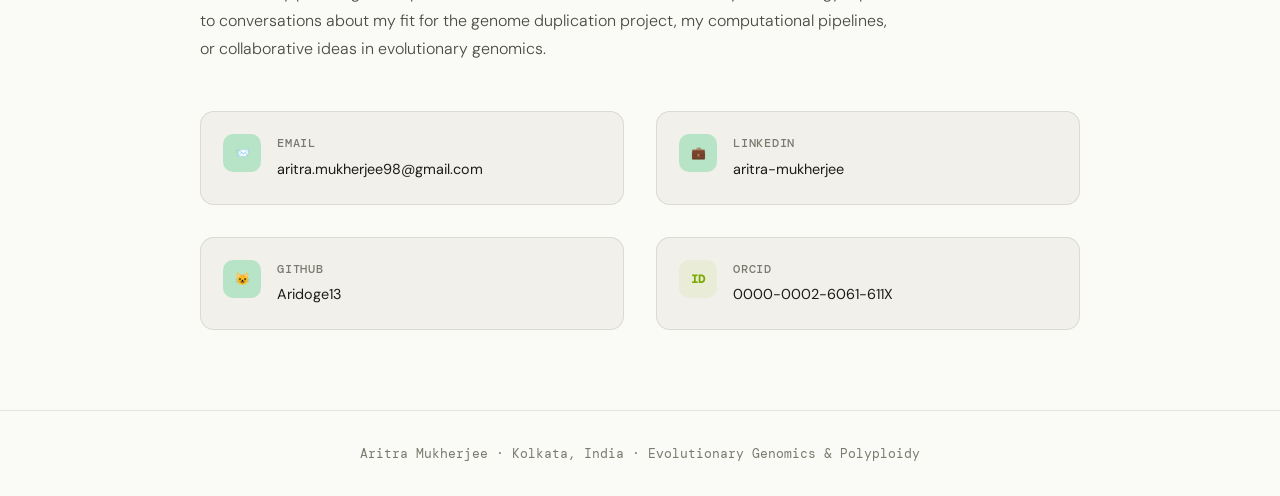
==== commit 6546f692: "new changes" ====
--- a/index.html
+++ b/index.html
@@ -4,7 +4,7 @@
 <head>
   <meta charset="UTF-8">
   <meta name="viewport" content="width=device-width, initial-scale=1.0">
-  <title>Aritra Mukherjee — Microbial Symbiosis & Archaeal Evolution</title>
+  <title>Aritra Mukherjee — Evolutionary Genomics & Polyploidy</title>
   <link rel="preconnect" href="https://fonts.googleapis.com">
   <link
     href="https://fonts.googleapis.com/css2?family=Lora:ital,wght@0,400;0,500;0,600;1,400&family=DM+Sans:wght@300;400;500&family=DM+Mono:wght@400;500&display=swap"
@@ -395,7 +395,7 @@
     }
 
     .pitch-box::before {
-      content: '🦠';
+      content: '🧬';
       position: absolute;
       right: 1.5rem;
       top: 1.2rem;
@@ -609,6 +609,11 @@
 
     .status-active {
       background: var(--accent2);
+    }
+
+    .status-done {
+      background: var(--text3);
+      animation: none;
     }
 
     .contact-grid {
@@ -763,16 +768,16 @@
   <section class="hero">
     <div class="hero-bg"></div>
     <div class="hero-content">
-      <div class="hero-eyebrow fade-in">PhD candidate · Microbial Symbiosis & Archaeal Genomics</div>
+      <div class="hero-eyebrow fade-in">PhD applicant · Evolutionary Genomics & Polyploidy</div>
       <h1 class="fade-in fade-in-1">
-        From <em>DPANN</em> to <em>Asgard</em>:<br>genome reduction & host dependence
+        Genome duplication, <em>polyploidy</em>,<br>and experimental evolution
       </h1>
       <p class="hero-sub fade-in fade-in-2">
-        I am a computational biologist applying phylogenomics, molecular dating, metagenomics, and machine learning to
-        understand how obligate symbiosis reshapes archaeal and bacterial genomes. My research focuses on DPANN archaea,
-        Asgard host‑symbiont systems, and the deep evolution of cellular complexity — directly aligning with the NWO
-        Vici
-        programme of Prof. Dr. Anja Spang at NIOZ.
+        I am a computational biologist investigating how genome duplication and polyploidy shape adaptation,
+        mutation processes, and evolutionary innovation. My work integrates comparative genomics, phylogenomics,
+        transcriptomics, and reproducible workflow development to understand how environmental change interacts
+        with genome dynamics. I am applying for a PhD position at the VIB-UGent Center for Plant Systems Biology
+        to study genome duplication in <em>Chlamydomonas reinhardtii</em> and volvocine algae.
       </p>
       <div class="hero-cta fade-in fade-in-3">
         <a href="#about" class="btn btn-primary">Research focus →</a>
@@ -784,52 +789,58 @@
   <section id="about">
     <div class="container">
       <div class="section-label">About</div>
-      <h2>Why archaeal symbionts? Why genome streamlining?</h2>
+      <h2>Understanding how genome duplication drives evolution</h2>
       <p class="section-intro">
-        Obligate symbiosis drives some of the most extreme selective pressures in evolution: metabolic outsourcing,
-        progressive genome reduction, and loss of biosynthetic independence. The discovery of DPANN archaea and the
-        Candidate Phyla Radiation showed that this is not an anomaly but a major, understudied dimension of microbial
-        diversity. My work builds scalable computational frameworks to reconstruct these evolutionary trajectories.
+        Whole-genome duplication is one of the most consequential events in evolutionary history. It can
+        fundamentally alter evolutionary trajectories, generate evolutionary novelty, and enable organisms to
+        adapt to changing environments. My research integrates comparative genomics, experimental evolution, and
+        computational modelling to investigate why polyploids arise, how they persist, and under what conditions
+        they diversify.
       </p>
       <div class="about-grid">
         <div class="about-card">
           <span class="about-card-icon">🧬</span>
-          <h3>Phylogenomics & dating</h3>
-          <p>I use RAxML, IQ-TREE2, and BEAST to reconstruct evolutionary relationships and estimate divergence times
-            for uncultured symbiont lineages — essential for understanding when host dependence emerged in archaeal
-            evolution.</p>
+          <h3>Evolutionary Genomics & Phylogenomics</h3>
+          <p>I use RAxML, IQ-TREE2, BEAST, and MrBayes to reconstruct evolutionary relationships and investigate
+            how genomic architecture shapes adaptation. My work spans comparative genomics, population structure
+            analysis, and molecular evolution across diverse biological systems.</p>
         </div>
         <div class="about-card">
           <span class="about-card-icon">🔬</span>
-          <h3>Metagenomics & MAGs</h3>
-          <p>Experience processing environmental metagenomes, assembly (metaSPAdes), binning (DASTool), and handling
-            fragmented MAGs from DPANN and other host‑associated lineages — a core challenge in symbiont genomics.</p>
+          <h3>Transcriptomics & Systems Biology</h3>
+          <p>Experience with bulk RNA-seq and single-cell RNA-seq analysis, differential expression, pathway
+            enrichment, and gene regulatory network inference using PANDA and LIONESS frameworks. These tools
+            are essential for characterising the molecular consequences of genome duplication.</p>
         </div>
         <div class="about-card">
           <span class="about-card-icon">⚙️</span>
-          <h3>Genome reduction pipelines</h3>
-          <p>I built a comparative Genome Dependency Index and PCA‑based reduction landscape for <em>Nanoarchaeum
-              equitans</em>, Asgard archaea, and free‑living relatives. Integrates coding density, hypothetical protein
-            fraction, and metabolic features.</p>
+          <h3>Reproducible Computational Workflows</h3>
+          <p>I develop scalable, HPC-compatible pipelines using Snakemake, Docker, Singularity, and Conda. My
+            workflows integrate genome assembly, annotation, variant calling, and comparative analysis for
+            large-scale biological datasets.</p>
         </div>
         <div class="about-card">
-          <span class="about-card-icon">🤖</span>
-          <h3>ML for symbiosis</h3>
-          <p>Developing graph neural networks and network approaches (PANDA/LIONESS) to predict host‑symbiont metabolic
-            complementarity, directly supporting the Vici 2025 machine‑learning integration.</p>
+          <span class="about-card-icon">🧪</span>
+          <h3>Experimental & Wet-Lab Biology</h3>
+          <p>I bring practical experience in microbial culturing, DNA/RNA extraction, PCR, and longitudinal
+            experimental design from my work on axolotl regeneration and microbial systems. I am committed to
+            integrating laboratory evolution experiments with computational genomics approaches.</p>
         </div>
       </div>
 
       <div class="pitch-box">
-        <h3>🎯 Aligned with the Spang lab & NWO Vici 2025</h3>
+        <h3>🎯 Applying to the Van de Peer Lab at VIB-UGent</h3>
         <p>
-          <strong>I have applied for the PhD position on microbial symbiosis and genome evolution at NIOZ (Prof. Dr.
-            Anja Spang).</strong>
-          My self‑directed research on DPANN genome reduction, my phylogenomic workflows (including BEAST molecular
-          dating), and my metagenomic/MAG processing pipelines are a direct match with the Vici programme’s goal to
-          integrate phylogenomics, ancestral reconstruction, machine learning, and network approaches. I am eager to
-          apply these tools to NIOZ’s unique marine microbial communities — from deep‑sea sediments to tidal flats — and
-          to investigate how obligate symbiosis shaped life on Earth.
+          <strong>I am applying for the PhD position investigating the impact of genome duplication on
+            volvocine algae, with a focus on <em>Chlamydomonas reinhardtii</em>.</strong>
+          My research interests align directly with the lab's holistic approach of combining comparative
+          genomics, experimental evolution, and computational modelling to understand why polyploids arise,
+          how they persist, and under what conditions they diversify. I am particularly drawn to the
+          opportunity to investigate how genome dynamics and environmental conditions interact to shape the
+          evolutionary success of polyploids, and to contribute to the development of resources such as the
+          <code>wgd</code> software suite. The collaborative environment between the Bioinformatics and
+          Evolutionary Genomics group and the UGent Phycology Research Group, together with connections to
+          the Polydiv2 and PI3 networks, provides an ideal setting for this research.
         </p>
       </div>
     </div>
@@ -838,61 +849,76 @@
   <section id="skills">
     <div class="container">
       <div class="section-label">Skills</div>
-      <h2>Toolkit for symbiosis & deep evolution</h2>
-      <p class="section-intro">Every method is chosen to address questions about microbial interdependence, genome
-        erosion, and the timing of evolutionary transitions.</p>
+      <h2>Toolkit for genome evolution & polyploidy research</h2>
+      <p class="section-intro">Every method is chosen to address questions about genome duplication, adaptation,
+        and the evolutionary consequences of polyploidy across biological systems.</p>
       <div class="skills-grid">
         <div class="skill-group">
           <div class="skill-group-header">
             <div class="skill-dot"></div>
-            <h3>Phylogenomics & Molecular Dating</h3>
+            <h3>Evolutionary Genomics & Phylogenomics</h3>
           </div>
           <div class="skill-tags">
             <span class="tag highlight">RAxML</span><span class="tag highlight">IQ-TREE2</span>
             <span class="tag highlight">BEAST</span><span class="tag">MrBayes</span><span class="tag">FastTree</span>
-            <span class="tag">MAFFT</span><span class="tag">MUSCLE</span><span class="tag">Relaxed clocks</span>
+            <span class="tag">MAFFT</span><span class="tag">MUSCLE</span><span class="tag">ADMIXTURE</span>
+            <span class="tag">PLINK</span><span class="tag">PCA</span>
           </div>
         </div>
         <div class="skill-group">
           <div class="skill-group-header">
             <div class="skill-dot"></div>
-            <h3>Metagenomics & MAGs</h3>
+            <h3>Genome & Sequencing Data Analysis</h3>
           </div>
           <div class="skill-tags">
-            <span class="tag highlight">Metagenomic profiling</span><span class="tag">MAG assembly</span>
-            <span class="tag">CheckM</span><span class="tag">GTDB-Tk</span><span class="tag">Viromics</span>
+            <span class="tag highlight">NGS QC</span><span class="tag highlight">Read alignment</span>
+            <span class="tag highlight">Genome assembly</span><span class="tag">Variant calling</span>
+            <span class="tag">SNP annotation</span><span class="tag">Transcriptomics</span>
+            <span class="tag">Long-read sequencing</span>
           </div>
         </div>
         <div class="skill-group">
           <div class="skill-group-header">
             <div class="skill-dot"></div>
-            <h3>Comparative & Host‑Dependent Genomics</h3>
+            <h3>Computational Biology & Programming</h3>
           </div>
           <div class="skill-tags">
-            <span class="tag highlight">Genome reduction</span><span class="tag">GC skew</span>
-            <span class="tag">Coding density</span><span class="tag">Hypothetical protein fraction</span>
-            <span class="tag">Metabolic pathway loss</span>
+            <span class="tag highlight">Python</span><span class="tag highlight">R</span>
+            <span class="tag highlight">Bash</span><span class="tag">SQL</span>
+            <span class="tag">Statistical modelling</span><span class="tag">Data visualisation</span>
           </div>
         </div>
         <div class="skill-group">
           <div class="skill-group-header">
             <div class="skill-dot"></div>
-            <h3>Machine Learning & Networks</h3>
+            <h3>Workflow Development & Reproducibility</h3>
           </div>
           <div class="skill-tags">
-            <span class="tag highlight">PANDA/LIONESS</span><span class="tag">scikit‑learn</span>
-            <span class="tag">PyTorch</span><span class="tag">Graph neural networks</span><span class="tag">SHAP</span>
+            <span class="tag highlight">Snakemake</span><span class="tag highlight">Docker</span>
+            <span class="tag highlight">Singularity</span><span class="tag">Conda</span>
+            <span class="tag">Git/GitHub</span><span class="tag">HPC (SLURM)</span>
           </div>
         </div>
         <div class="skill-group">
           <div class="skill-group-header">
             <div class="skill-dot"></div>
-            <h3>Infrastructure & Reproducibility</h3>
+            <h3>Transcriptomics & Systems Biology</h3>
           </div>
           <div class="skill-tags">
-            <span class="tag highlight">Snakemake</span><span class="tag">Docker</span><span
-              class="tag">Singularity</span>
-            <span class="tag">SLURM</span><span class="tag">GCP</span><span class="tag">Git</span>
+            <span class="tag highlight">Bulk RNA-seq</span><span class="tag highlight">Single-cell RNA-seq</span>
+            <span class="tag">Differential expression</span><span class="tag">Pathway enrichment</span>
+            <span class="tag">PANDA</span><span class="tag">LIONESS</span>
+          </div>
+        </div>
+        <div class="skill-group">
+          <div class="skill-group-header">
+            <div class="skill-dot"></div>
+            <h3>Wet Lab & Molecular Biology</h3>
+          </div>
+          <div class="skill-tags">
+            <span class="tag highlight">Microbial culturing</span><span class="tag">DNA/RNA extraction</span>
+            <span class="tag">PCR</span><span class="tag">cDNA synthesis</span>
+            <span class="tag">Gene expression</span><span class="tag">Recombinant cloning</span>
           </div>
         </div>
       </div>
@@ -902,34 +928,36 @@
   <section id="projects">
     <div class="container">
       <div class="section-label">Projects</div>
-      <h2>Designed for symbiosis research.</h2>
-      <p class="section-intro">Each repository builds methods directly applicable to studying DPANN, Asgard, and
-        host‑dependent genome evolution.</p>
+      <h2>Designed for genome evolution research.</h2>
+      <p class="section-intro">Each repository builds methods directly applicable to studying genome duplication,
+        polyploidy, and evolutionary genomics across diverse biological systems.</p>
       <div class="project-links">
         <a href="https://github.com/Aridoge13/Computational_Biology" target="_blank" class="project-link-card">
           <div class="project-tag-row">
-            <span class="project-pill pill-green">Genome reduction</span>
-            <span class="project-pill pill-green">DPANN</span>
-            <span class="project-pill pill-gray">Phylogenomics</span>
+            <span class="project-pill pill-green">Comparative genomics</span>
+            <span class="project-pill pill-green">Phylogenomics</span>
+            <span class="project-pill pill-gray">Workflow development</span>
           </div>
           <h3>Computational Biology Toolkit</h3>
-          <p><strong>Key for Spang lab:</strong> Comparative genome reduction pipeline applied to <em>Nanoarchaeum
-              equitans</em>, Lokiarchaeota, and free‑living archaea. Calculates Genome Dependency Index, coding density,
-            and PCA‑based reduction landscapes. Also includes BEAST dating templates and metagenomic MAG QC.</p>
+          <p><strong>Key for genome evolution:</strong> Modular, reproducible workflows for comparative genomics,
+            phylogenomics, metagenomic profiling, and transcriptomics. Includes pipelines for phylogenetic
+            reconstruction, multi-genome comparison, GC skew analysis, genome organisation assessment, and
+            evolutionary analysis across microbial and archaeal systems.</p>
           <div class="project-status">
-            <div class="status-dot status-active"></div>Active — expanding to 20+ DPANN MAGs
+            <div class="status-dot status-active"></div>Active — expanding to polyploid genomes
           </div>
         </a>
         <a href="https://github.com/Aridoge13/Evo-Genomics" target="_blank" class="project-link-card">
           <div class="project-tag-row">
-            <span class="project-pill pill-green">Transcriptome‑guided</span>
-            <span class="project-pill pill-warm">Annotation</span>
+            <span class="project-pill pill-green">Transcriptome-guided</span>
+            <span class="project-pill pill-warm">Genome annotation</span>
           </div>
           <h3>Evo‑Genomics pipeline</h3>
-          <p>Scalable workflow for non‑model organisms — directly relevant to uncultured archaea with fragmented
-            assemblies. Integrates HISAT2, StringTie, and EviAnn for genome refinement.</p>
+          <p>Scalable transcriptome-guided genome annotation and comparative assembly extension pipeline for
+            non-model organisms. Integrates HISAT2, SAMtools, StringTie, and EviAnn for transcriptome-informed
+            genome refinement and comparative genomic analysis — directly applicable to algal and plant genomics.</p>
           <div class="project-status">
-            <div class="status-dot status-active"></div>Extending for MAGs
+            <div class="status-dot status-active"></div>Extending for algal genomes
           </div>
         </a>
         <a href="https://github.com/Aridoge13/Kabosu" target="_blank" class="project-link-card">
@@ -938,18 +966,23 @@
             <span class="project-pill pill-green">Network inference</span>
           </div>
           <h3>Kabosu</h3>
-          <p>Framework originally for cancer multi‑omics — being adapted to predict host‑symbiont metabolic interactions
-            using graph neural networks, directly supporting the Vici ML component.</p>
+          <p>Computational framework for integrative analysis of individual genomic and multi-omics profiles to
+            identify phenotypes and estimate disease susceptibility. Exploring statistical learning and machine
+            learning approaches for integrating heterogeneous biological datasets — methods transferable to
+            understanding polyploid adaptation.</p>
           <div class="project-status">
-            <div class="status-dot status-active"></div>Adapting to microbial symbiosis
+            <div class="status-dot status-active"></div>Adapting to evolutionary genomics
           </div>
         </a>
-        <a href="https://github.com/Aridoge13/Viromics" target="_blank" class="project-link-card">
-          <div class="project-tag-row"><span class="project-pill pill-gray">Metagenomics</span><span
-              class="project-pill pill-gray">Viruses</span></div>
-          <h3>Viromics pipeline</h3>
-          <p>Viral discovery from metagenomes — transferable to detecting symbiont‑associated viruses or mobile genetic
-            elements in archaeal genomes.</p>
+        <a href="#" target="_blank" class="project-link-card">
+          <div class="project-tag-row">
+            <span class="project-pill pill-green">Evolutionary genomics</span>
+            <span class="project-pill pill-gray">Phylogenetics</span>
+          </div>
+          <h3>Master's Thesis: Indian Gaur</h3>
+          <p>End-to-end evolutionary genomics study involving 131 Indian gaur samples. Integrated field sampling,
+            molecular laboratory methods (DNA extraction, PCR), and computational analyses (PCA, MDS, phylogenetic
+            inference) to investigate genetic diversity and population structure.</p>
           <div class="project-status">
             <div class="status-dot status-done"></div>Complete
           </div>
@@ -961,9 +994,10 @@
   <section id="contact">
     <div class="container">
       <div class="section-label">Contact</div>
-      <h2>Discuss archaeal symbiosis & genome evolution</h2>
-      <p class="section-intro">I am actively pursuing a PhD in the Spang lab at NIOZ. Open to conversations about my fit
-        for the Vici project, my computational pipelines, or collaborative ideas.</p>
+      <h2>Discuss genome evolution & polyploidy research</h2>
+      <p class="section-intro">I am actively pursuing a PhD position at the VIB-UGent Center for Plant Systems
+        Biology. Open to conversations about my fit for the genome duplication project, my computational pipelines,
+        or collaborative ideas in evolutionary genomics.</p>
       <div class="contact-grid">
         <a href="mailto:aritra.mukherjee98@gmail.com" class="contact-item">
           <div class="contact-icon">📨</div>
@@ -998,7 +1032,7 @@
   </section>
 
   <footer>
-    <p>Aritra Mukherjee · Kolkata, India ·</p>
+    <p>Aritra Mukherjee · Kolkata, India · Evolutionary Genomics & Polyploidy</p>
   </footer>
 
   <script>
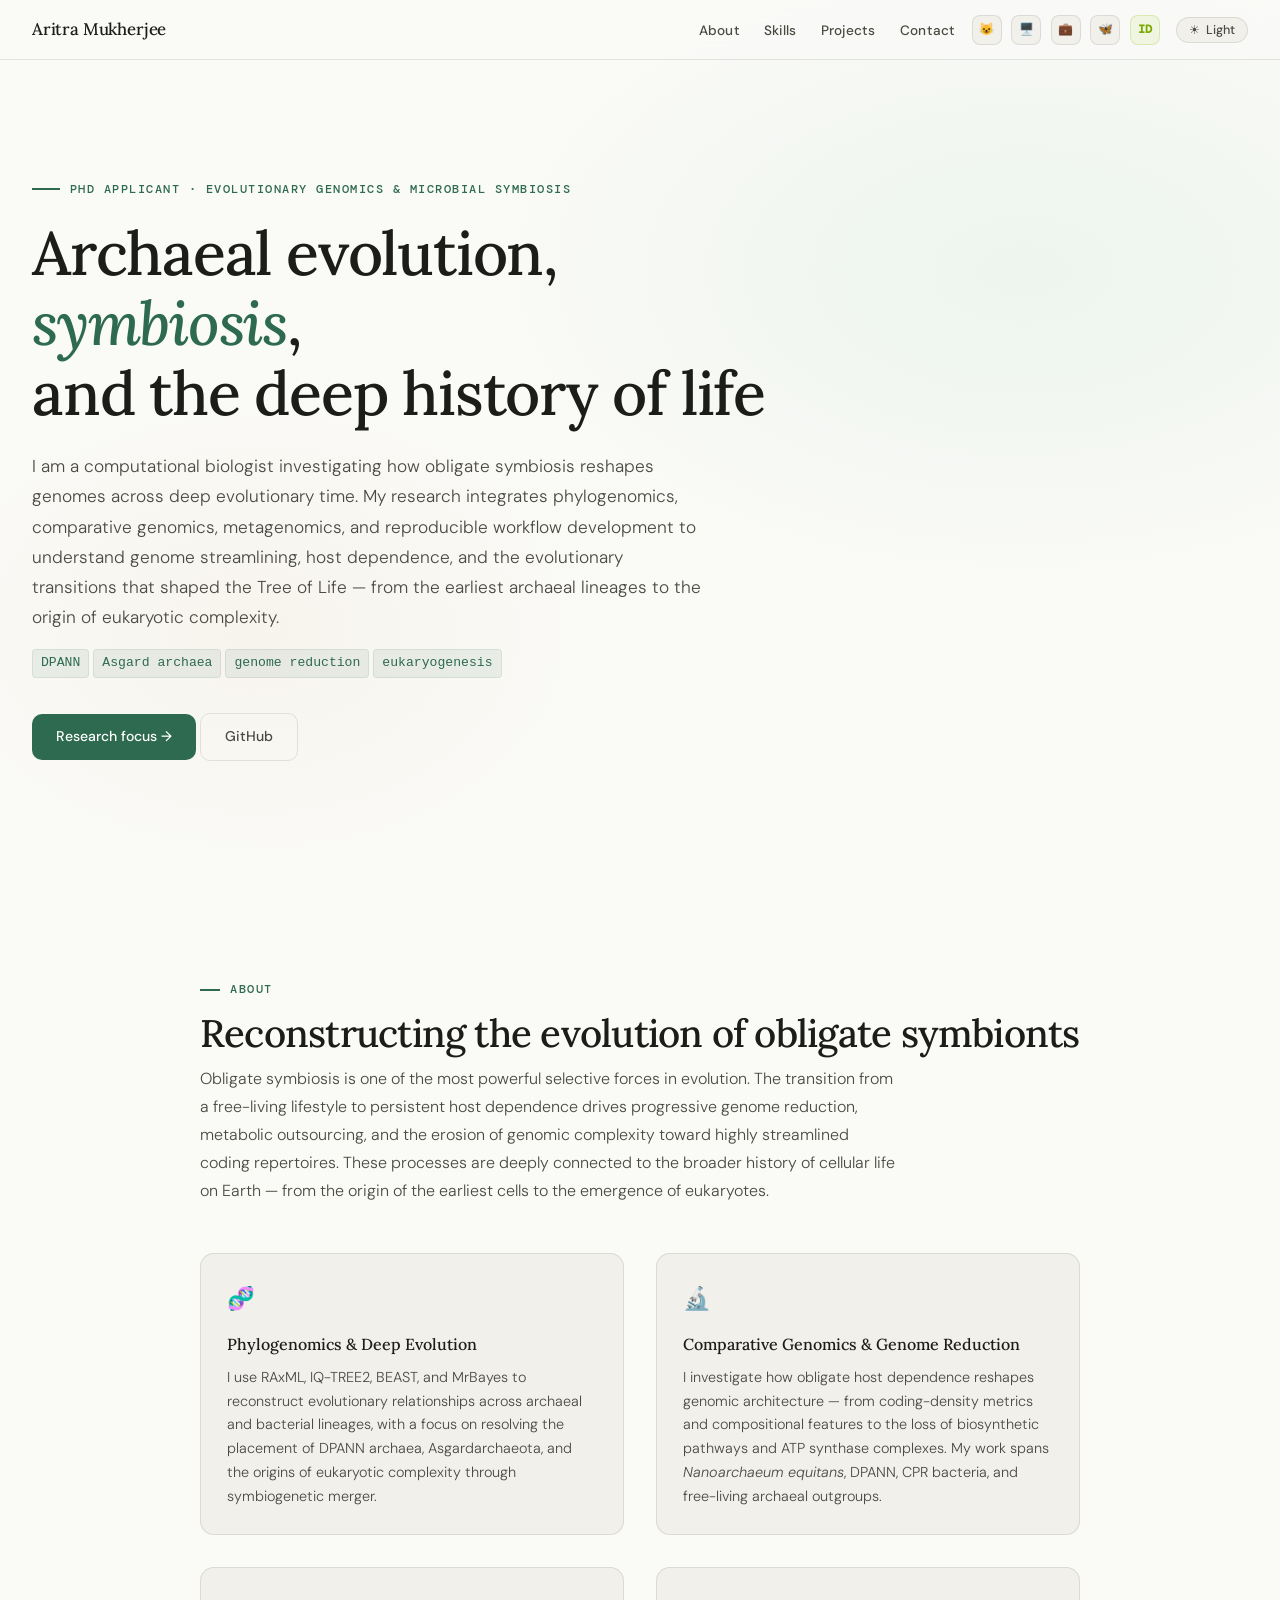
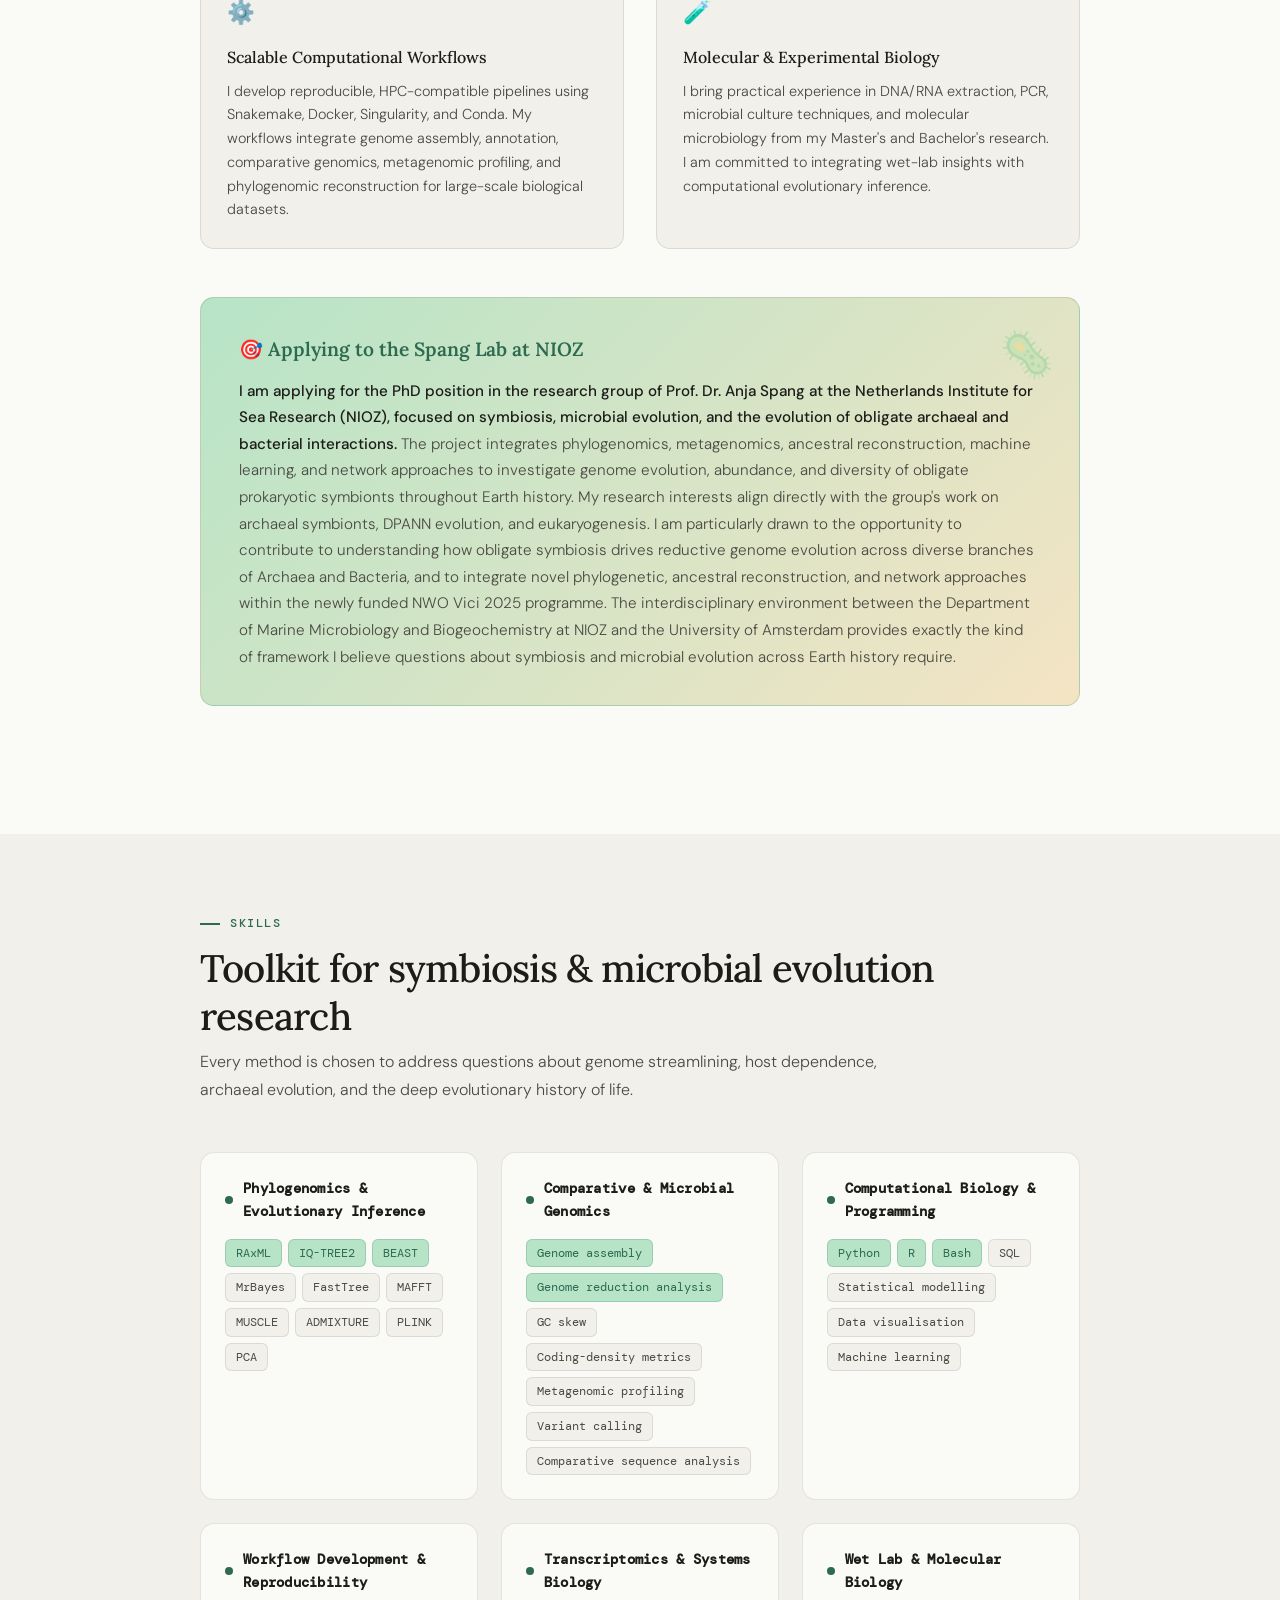
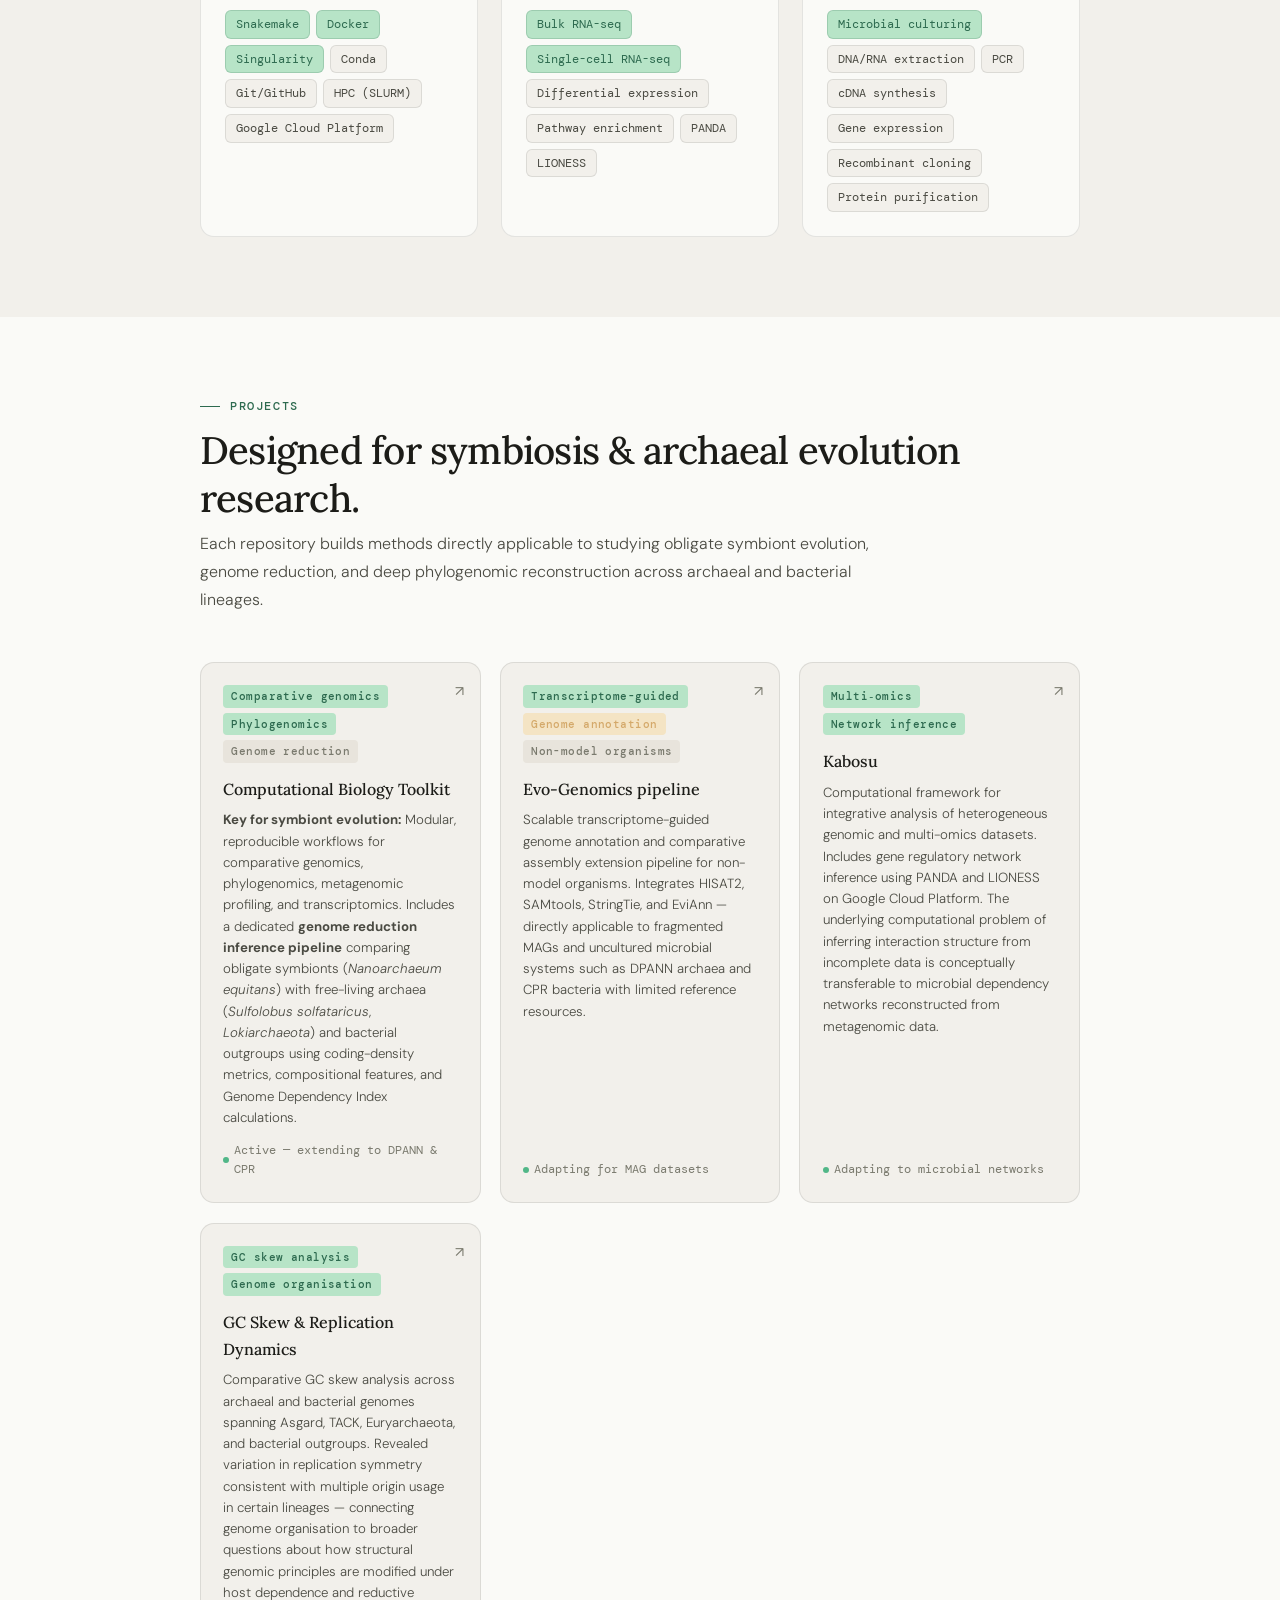
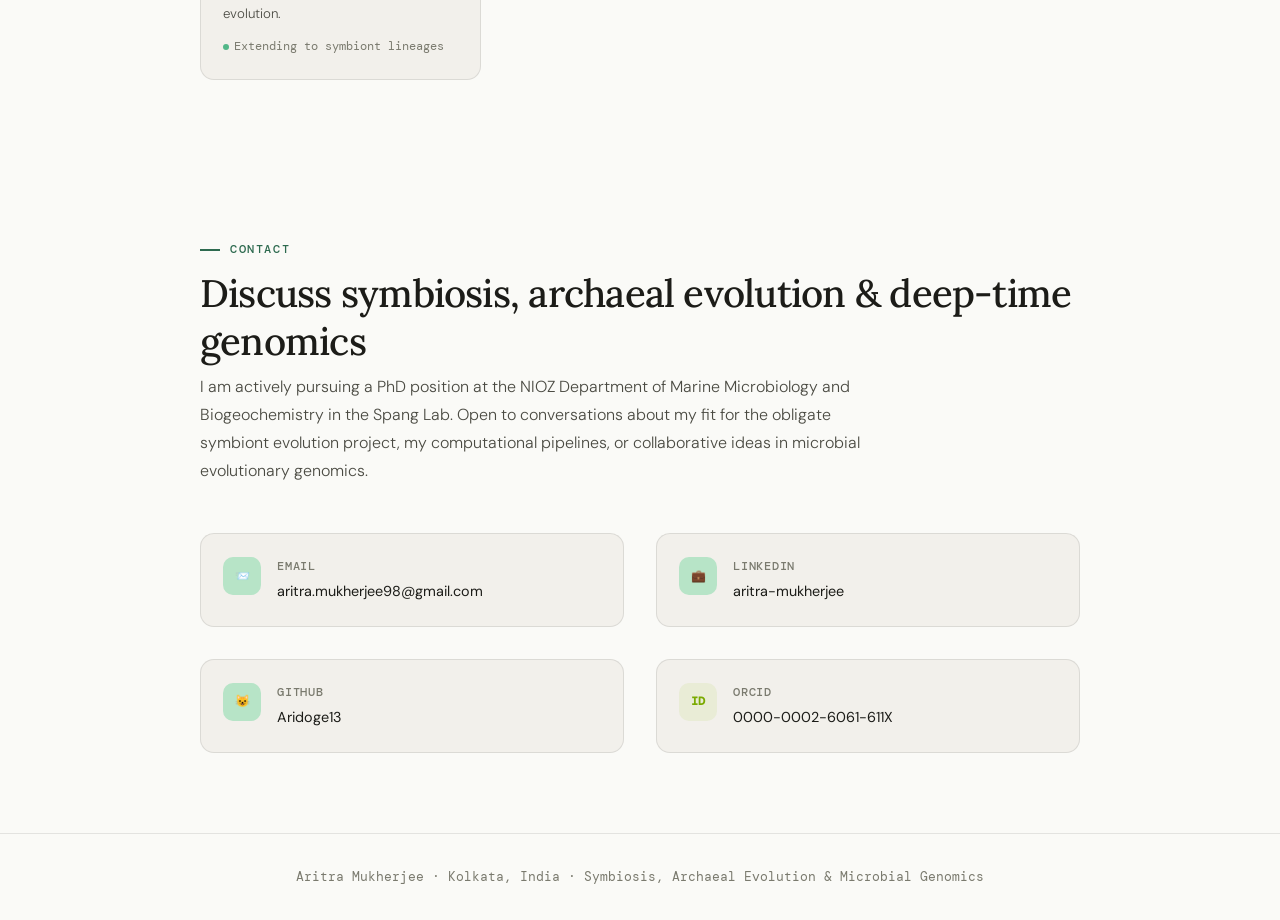
==== commit e05e1a9e: "minor changes for Archaeal research" ====
--- a/index.html
+++ b/index.html
@@ -4,7 +4,7 @@
 <head>
   <meta charset="UTF-8">
   <meta name="viewport" content="width=device-width, initial-scale=1.0">
-  <title>Aritra Mukherjee — Evolutionary Genomics & Polyploidy</title>
+  <title>Aritra Mukherjee — Symbiosis, Archaeal Evolution & Microbial Genomics</title>
   <link rel="preconnect" href="https://fonts.googleapis.com">
   <link
     href="https://fonts.googleapis.com/css2?family=Lora:ital,wght@0,400;0,500;0,600;1,400&family=DM+Sans:wght@300;400;500&family=DM+Mono:wght@400;500&display=swap"
@@ -67,7 +67,6 @@
       overflow-x: hidden;
     }
 
-    /* ── Navigation ── */
     nav {
       position: fixed;
       top: 0;
@@ -196,7 +195,7 @@
     .hero-content {
       position: relative;
       z-index: 1;
-      max-width: 780px;
+      max-width: 800px;
       animation: fadeUp 0.8s ease both;
     }
 
@@ -239,7 +238,7 @@
     .hero-sub {
       font-size: 1.08rem;
       color: var(--text2);
-      max-width: 620px;
+      max-width: 680px;
       line-height: 1.75;
       margin-bottom: 2.2rem;
       font-weight: 300;
@@ -395,7 +394,7 @@
     }
 
     .pitch-box::before {
-      content: '🧬';
+      content: '🦠';
       position: absolute;
       right: 1.5rem;
       top: 1.2rem;
@@ -420,6 +419,11 @@
       color: var(--text2);
       line-height: 1.75;
       font-weight: 300;
+    }
+
+    .pitch-box p strong {
+      color: var(--text);
+      font-weight: 500;
     }
 
     #skills {
@@ -736,6 +740,22 @@
 
     .fade-in-4 {
       animation-delay: 0.4s;
+    }
+
+    .research-highlight {
+      display: inline-block;
+      background: rgba(45, 106, 79, 0.08);
+      padding: 0.15rem 0.5rem;
+      border-radius: 4px;
+      font-family: 'DM Mono', monospace;
+      font-size: 0.82rem;
+      color: var(--accent);
+      border: 1px solid rgba(45, 106, 79, 0.1);
+    }
+
+    [data-theme="dark"] .research-highlight {
+      background: rgba(82, 183, 136, 0.12);
+      border-color: rgba(82, 183, 136, 0.15);
     }
   </style>
 </head>
@@ -768,16 +788,22 @@
   <section class="hero">
     <div class="hero-bg"></div>
     <div class="hero-content">
-      <div class="hero-eyebrow fade-in">PhD applicant · Evolutionary Genomics & Polyploidy</div>
+      <div class="hero-eyebrow fade-in">PhD applicant · Evolutionary Genomics &amp; Microbial Symbiosis</div>
       <h1 class="fade-in fade-in-1">
-        Genome duplication, <em>polyploidy</em>,<br>and experimental evolution
+        Archaeal evolution, <em>symbiosis</em>,<br>and the deep history of life
       </h1>
       <p class="hero-sub fade-in fade-in-2">
-        I am a computational biologist investigating how genome duplication and polyploidy shape adaptation,
-        mutation processes, and evolutionary innovation. My work integrates comparative genomics, phylogenomics,
-        transcriptomics, and reproducible workflow development to understand how environmental change interacts
-        with genome dynamics. I am applying for a PhD position at the VIB-UGent Center for Plant Systems Biology
-        to study genome duplication in <em>Chlamydomonas reinhardtii</em> and volvocine algae.
+        I am a computational biologist investigating how obligate symbiosis reshapes genomes across
+        deep evolutionary time. My research integrates phylogenomics, comparative genomics, metagenomics,
+        and reproducible workflow development to understand genome streamlining, host dependence, and
+        the evolutionary transitions that shaped the Tree of Life — from the earliest archaeal lineages
+        to the origin of eukaryotic complexity.
+      </p>
+      <p class="hero-sub fade-in fade-in-2" style="font-size:0.92rem;margin-top:-1.2rem;">
+        <span class="research-highlight">DPANN</span>
+        <span class="research-highlight">Asgard archaea</span>
+        <span class="research-highlight">genome reduction</span>
+        <span class="research-highlight">eukaryogenesis</span>
       </p>
       <div class="hero-cta fade-in fade-in-3">
         <a href="#about" class="btn btn-primary">Research focus →</a>
@@ -789,58 +815,65 @@
   <section id="about">
     <div class="container">
       <div class="section-label">About</div>
-      <h2>Understanding how genome duplication drives evolution</h2>
+      <h2>Reconstructing the evolution of obligate symbionts</h2>
       <p class="section-intro">
-        Whole-genome duplication is one of the most consequential events in evolutionary history. It can
-        fundamentally alter evolutionary trajectories, generate evolutionary novelty, and enable organisms to
-        adapt to changing environments. My research integrates comparative genomics, experimental evolution, and
-        computational modelling to investigate why polyploids arise, how they persist, and under what conditions
-        they diversify.
+        Obligate symbiosis is one of the most powerful selective forces in evolution. The transition
+        from a free-living lifestyle to persistent host dependence drives progressive genome reduction,
+        metabolic outsourcing, and the erosion of genomic complexity toward highly streamlined coding
+        repertoires. These processes are deeply connected to the broader history of cellular life on
+        Earth — from the origin of the earliest cells to the emergence of eukaryotes.
       </p>
       <div class="about-grid">
         <div class="about-card">
           <span class="about-card-icon">🧬</span>
-          <h3>Evolutionary Genomics & Phylogenomics</h3>
-          <p>I use RAxML, IQ-TREE2, BEAST, and MrBayes to reconstruct evolutionary relationships and investigate
-            how genomic architecture shapes adaptation. My work spans comparative genomics, population structure
-            analysis, and molecular evolution across diverse biological systems.</p>
+          <h3>Phylogenomics &amp; Deep Evolution</h3>
+          <p>I use RAxML, IQ-TREE2, BEAST, and MrBayes to reconstruct evolutionary relationships
+            across archaeal and bacterial lineages, with a focus on resolving the placement of
+            DPANN archaea, Asgardarchaeota, and the origins of eukaryotic complexity through
+            symbiogenetic merger.</p>
         </div>
         <div class="about-card">
           <span class="about-card-icon">🔬</span>
-          <h3>Transcriptomics & Systems Biology</h3>
-          <p>Experience with bulk RNA-seq and single-cell RNA-seq analysis, differential expression, pathway
-            enrichment, and gene regulatory network inference using PANDA and LIONESS frameworks. These tools
-            are essential for characterising the molecular consequences of genome duplication.</p>
+          <h3>Comparative Genomics &amp; Genome Reduction</h3>
+          <p>I investigate how obligate host dependence reshapes genomic architecture — from
+            coding-density metrics and compositional features to the loss of biosynthetic pathways
+            and ATP synthase complexes. My work spans <em>Nanoarchaeum equitans</em>, DPANN,
+            CPR bacteria, and free-living archaeal outgroups.</p>
         </div>
         <div class="about-card">
           <span class="about-card-icon">⚙️</span>
-          <h3>Reproducible Computational Workflows</h3>
-          <p>I develop scalable, HPC-compatible pipelines using Snakemake, Docker, Singularity, and Conda. My
-            workflows integrate genome assembly, annotation, variant calling, and comparative analysis for
-            large-scale biological datasets.</p>
+          <h3>Scalable Computational Workflows</h3>
+          <p>I develop reproducible, HPC-compatible pipelines using Snakemake, Docker, Singularity,
+            and Conda. My workflows integrate genome assembly, annotation, comparative genomics,
+            metagenomic profiling, and phylogenomic reconstruction for large-scale biological
+            datasets.</p>
         </div>
         <div class="about-card">
           <span class="about-card-icon">🧪</span>
-          <h3>Experimental & Wet-Lab Biology</h3>
-          <p>I bring practical experience in microbial culturing, DNA/RNA extraction, PCR, and longitudinal
-            experimental design from my work on axolotl regeneration and microbial systems. I am committed to
-            integrating laboratory evolution experiments with computational genomics approaches.</p>
+          <h3>Molecular &amp; Experimental Biology</h3>
+          <p>I bring practical experience in DNA/RNA extraction, PCR, microbial culture techniques,
+            and molecular microbiology from my Master's and Bachelor's research. I am committed
+            to integrating wet-lab insights with computational evolutionary inference.</p>
         </div>
       </div>
 
       <div class="pitch-box">
-        <h3>🎯 Applying to the Van de Peer Lab at VIB-UGent</h3>
+        <h3>🎯 Applying to the Spang Lab at NIOZ</h3>
         <p>
-          <strong>I am applying for the PhD position investigating the impact of genome duplication on
-            volvocine algae, with a focus on <em>Chlamydomonas reinhardtii</em>.</strong>
-          My research interests align directly with the lab's holistic approach of combining comparative
-          genomics, experimental evolution, and computational modelling to understand why polyploids arise,
-          how they persist, and under what conditions they diversify. I am particularly drawn to the
-          opportunity to investigate how genome dynamics and environmental conditions interact to shape the
-          evolutionary success of polyploids, and to contribute to the development of resources such as the
-          <code>wgd</code> software suite. The collaborative environment between the Bioinformatics and
-          Evolutionary Genomics group and the UGent Phycology Research Group, together with connections to
-          the Polydiv2 and PI3 networks, provides an ideal setting for this research.
+          <strong>I am applying for the PhD position in the research group of Prof. Dr. Anja Spang
+            at the Netherlands Institute for Sea Research (NIOZ), focused on symbiosis, microbial
+            evolution, and the evolution of obligate archaeal and bacterial interactions.</strong>
+          The project integrates phylogenomics, metagenomics, ancestral reconstruction, machine learning,
+          and network approaches to investigate genome evolution, abundance, and diversity of obligate
+          prokaryotic symbionts throughout Earth history. My research interests align directly with
+          the group's work on archaeal symbionts, DPANN evolution, and eukaryogenesis. I am
+          particularly drawn to the opportunity to contribute to understanding how obligate symbiosis
+          drives reductive genome evolution across diverse branches of Archaea and Bacteria, and to
+          integrate novel phylogenetic, ancestral reconstruction, and network approaches within the
+          newly funded NWO Vici 2025 programme. The interdisciplinary environment between the
+          Department of Marine Microbiology and Biogeochemistry at NIOZ and the University of
+          Amsterdam provides exactly the kind of framework I believe questions about symbiosis and
+          microbial evolution across Earth history require.
         </p>
       </div>
     </div>
@@ -849,76 +882,88 @@
   <section id="skills">
     <div class="container">
       <div class="section-label">Skills</div>
-      <h2>Toolkit for genome evolution & polyploidy research</h2>
-      <p class="section-intro">Every method is chosen to address questions about genome duplication, adaptation,
-        and the evolutionary consequences of polyploidy across biological systems.</p>
+      <h2>Toolkit for symbiosis &amp; microbial evolution research</h2>
+      <p class="section-intro">Every method is chosen to address questions about genome streamlining,
+        host dependence, archaeal evolution, and the deep evolutionary history of life.</p>
       <div class="skills-grid">
         <div class="skill-group">
           <div class="skill-group-header">
             <div class="skill-dot"></div>
-            <h3>Evolutionary Genomics & Phylogenomics</h3>
+            <h3>Phylogenomics &amp; Evolutionary Inference</h3>
           </div>
           <div class="skill-tags">
             <span class="tag highlight">RAxML</span><span class="tag highlight">IQ-TREE2</span>
-            <span class="tag highlight">BEAST</span><span class="tag">MrBayes</span><span class="tag">FastTree</span>
-            <span class="tag">MAFFT</span><span class="tag">MUSCLE</span><span class="tag">ADMIXTURE</span>
+            <span class="tag highlight">BEAST</span><span class="tag">MrBayes</span>
+            <span class="tag">FastTree</span><span class="tag">MAFFT</span>
+            <span class="tag">MUSCLE</span><span class="tag">ADMIXTURE</span>
             <span class="tag">PLINK</span><span class="tag">PCA</span>
           </div>
         </div>
         <div class="skill-group">
           <div class="skill-group-header">
             <div class="skill-dot"></div>
-            <h3>Genome & Sequencing Data Analysis</h3>
+            <h3>Comparative &amp; Microbial Genomics</h3>
           </div>
           <div class="skill-tags">
-            <span class="tag highlight">NGS QC</span><span class="tag highlight">Read alignment</span>
-            <span class="tag highlight">Genome assembly</span><span class="tag">Variant calling</span>
-            <span class="tag">SNP annotation</span><span class="tag">Transcriptomics</span>
-            <span class="tag">Long-read sequencing</span>
+            <span class="tag highlight">Genome assembly</span>
+            <span class="tag highlight">Genome reduction analysis</span>
+            <span class="tag">GC skew</span>
+            <span class="tag">Coding-density metrics</span>
+            <span class="tag">Metagenomic profiling</span>
+            <span class="tag">Variant calling</span>
+            <span class="tag">Comparative sequence analysis</span>
           </div>
         </div>
         <div class="skill-group">
           <div class="skill-group-header">
             <div class="skill-dot"></div>
-            <h3>Computational Biology & Programming</h3>
+            <h3>Computational Biology &amp; Programming</h3>
           </div>
           <div class="skill-tags">
             <span class="tag highlight">Python</span><span class="tag highlight">R</span>
             <span class="tag highlight">Bash</span><span class="tag">SQL</span>
-            <span class="tag">Statistical modelling</span><span class="tag">Data visualisation</span>
+            <span class="tag">Statistical modelling</span>
+            <span class="tag">Data visualisation</span>
+            <span class="tag">Machine learning</span>
           </div>
         </div>
         <div class="skill-group">
           <div class="skill-group-header">
             <div class="skill-dot"></div>
-            <h3>Workflow Development & Reproducibility</h3>
+            <h3>Workflow Development &amp; Reproducibility</h3>
           </div>
           <div class="skill-tags">
             <span class="tag highlight">Snakemake</span><span class="tag highlight">Docker</span>
             <span class="tag highlight">Singularity</span><span class="tag">Conda</span>
             <span class="tag">Git/GitHub</span><span class="tag">HPC (SLURM)</span>
+            <span class="tag">Google Cloud Platform</span>
           </div>
         </div>
         <div class="skill-group">
           <div class="skill-group-header">
             <div class="skill-dot"></div>
-            <h3>Transcriptomics & Systems Biology</h3>
+            <h3>Transcriptomics &amp; Systems Biology</h3>
           </div>
           <div class="skill-tags">
-            <span class="tag highlight">Bulk RNA-seq</span><span class="tag highlight">Single-cell RNA-seq</span>
-            <span class="tag">Differential expression</span><span class="tag">Pathway enrichment</span>
+            <span class="tag highlight">Bulk RNA-seq</span>
+            <span class="tag highlight">Single-cell RNA-seq</span>
+            <span class="tag">Differential expression</span>
+            <span class="tag">Pathway enrichment</span>
             <span class="tag">PANDA</span><span class="tag">LIONESS</span>
           </div>
         </div>
         <div class="skill-group">
           <div class="skill-group-header">
             <div class="skill-dot"></div>
-            <h3>Wet Lab & Molecular Biology</h3>
+            <h3>Wet Lab &amp; Molecular Biology</h3>
           </div>
           <div class="skill-tags">
-            <span class="tag highlight">Microbial culturing</span><span class="tag">DNA/RNA extraction</span>
+            <span class="tag highlight">Microbial culturing</span>
+            <span class="tag">DNA/RNA extraction</span>
             <span class="tag">PCR</span><span class="tag">cDNA synthesis</span>
-            <span class="tag">Gene expression</span><span class="tag">Recombinant cloning</span>
+            <span class="tag">Gene expression</span>
+            <span class="tag">Recombinant cloning</span>
+            <span class="tag">Protein purification</span>
           </div>
         </div>
       </div>
@@ -928,36 +973,42 @@
   <section id="projects">
     <div class="container">
       <div class="section-label">Projects</div>
-      <h2>Designed for genome evolution research.</h2>
-      <p class="section-intro">Each repository builds methods directly applicable to studying genome duplication,
-        polyploidy, and evolutionary genomics across diverse biological systems.</p>
+      <h2>Designed for symbiosis &amp; archaeal evolution research.</h2>
+      <p class="section-intro">Each repository builds methods directly applicable to studying obligate
+        symbiont evolution, genome reduction, and deep phylogenomic reconstruction across archaeal
+        and bacterial lineages.</p>
       <div class="project-links">
         <a href="https://github.com/Aridoge13/Computational_Biology" target="_blank" class="project-link-card">
           <div class="project-tag-row">
             <span class="project-pill pill-green">Comparative genomics</span>
             <span class="project-pill pill-green">Phylogenomics</span>
-            <span class="project-pill pill-gray">Workflow development</span>
+            <span class="project-pill pill-gray">Genome reduction</span>
           </div>
           <h3>Computational Biology Toolkit</h3>
-          <p><strong>Key for genome evolution:</strong> Modular, reproducible workflows for comparative genomics,
-            phylogenomics, metagenomic profiling, and transcriptomics. Includes pipelines for phylogenetic
-            reconstruction, multi-genome comparison, GC skew analysis, genome organisation assessment, and
-            evolutionary analysis across microbial and archaeal systems.</p>
+          <p><strong>Key for symbiont evolution:</strong> Modular, reproducible workflows for comparative
+            genomics, phylogenomics, metagenomic profiling, and transcriptomics. Includes a dedicated
+            <strong>genome reduction inference pipeline</strong> comparing obligate symbionts
+            (<em>Nanoarchaeum equitans</em>) with free-living archaea (<em>Sulfolobus solfataricus</em>,
+            <em>Lokiarchaeota</em>) and bacterial outgroups using coding-density metrics,
+            compositional features, and Genome Dependency Index calculations.
+          </p>
           <div class="project-status">
-            <div class="status-dot status-active"></div>Active — expanding to polyploid genomes
+            <div class="status-dot status-active"></div>Active — extending to DPANN &amp; CPR
           </div>
         </a>
         <a href="https://github.com/Aridoge13/Evo-Genomics" target="_blank" class="project-link-card">
           <div class="project-tag-row">
             <span class="project-pill pill-green">Transcriptome-guided</span>
             <span class="project-pill pill-warm">Genome annotation</span>
+            <span class="project-pill pill-gray">Non-model organisms</span>
           </div>
           <h3>Evo‑Genomics pipeline</h3>
-          <p>Scalable transcriptome-guided genome annotation and comparative assembly extension pipeline for
-            non-model organisms. Integrates HISAT2, SAMtools, StringTie, and EviAnn for transcriptome-informed
-            genome refinement and comparative genomic analysis — directly applicable to algal and plant genomics.</p>
+          <p>Scalable transcriptome-guided genome annotation and comparative assembly extension pipeline
+            for non-model organisms. Integrates HISAT2, SAMtools, StringTie, and EviAnn —
+            directly applicable to fragmented MAGs and uncultured microbial systems such as DPANN
+            archaea and CPR bacteria with limited reference resources.</p>
           <div class="project-status">
-            <div class="status-dot status-active"></div>Extending for algal genomes
+            <div class="status-dot status-active"></div>Adapting for MAG datasets
           </div>
         </a>
         <a href="https://github.com/Aridoge13/Kabosu" target="_blank" class="project-link-card">
@@ -966,25 +1017,28 @@
             <span class="project-pill pill-green">Network inference</span>
           </div>
           <h3>Kabosu</h3>
-          <p>Computational framework for integrative analysis of individual genomic and multi-omics profiles to
-            identify phenotypes and estimate disease susceptibility. Exploring statistical learning and machine
-            learning approaches for integrating heterogeneous biological datasets — methods transferable to
-            understanding polyploid adaptation.</p>
+          <p>Computational framework for integrative analysis of heterogeneous genomic and multi-omics
+            datasets. Includes gene regulatory network inference using PANDA and LIONESS on Google
+            Cloud Platform. The underlying computational problem of inferring interaction structure
+            from incomplete data is conceptually transferable to microbial dependency networks
+            reconstructed from metagenomic data.</p>
           <div class="project-status">
-            <div class="status-dot status-active"></div>Adapting to evolutionary genomics
+            <div class="status-dot status-active"></div>Adapting to microbial networks
           </div>
         </a>
-        <a href="#" target="_blank" class="project-link-card">
+        <a href="https://github.com/Aridoge13" target="_blank" class="project-link-card">
           <div class="project-tag-row">
-            <span class="project-pill pill-green">Evolutionary genomics</span>
-            <span class="project-pill pill-gray">Phylogenetics</span>
-          </div>
-          <h3>Master's Thesis: Indian Gaur</h3>
-          <p>End-to-end evolutionary genomics study involving 131 Indian gaur samples. Integrated field sampling,
-            molecular laboratory methods (DNA extraction, PCR), and computational analyses (PCA, MDS, phylogenetic
-            inference) to investigate genetic diversity and population structure.</p>
+            <span class="project-pill pill-green">GC skew analysis</span>
+            <span class="project-pill pill-green">Genome organisation</span>
+          </div>
+          <h3>GC Skew &amp; Replication Dynamics</h3>
+          <p>Comparative GC skew analysis across archaeal and bacterial genomes spanning Asgard,
+            TACK, Euryarchaeota, and bacterial outgroups. Revealed variation in replication
+            symmetry consistent with multiple origin usage in certain lineages — connecting
+            genome organisation to broader questions about how structural genomic principles
+            are modified under host dependence and reductive evolution.</p>
           <div class="project-status">
-            <div class="status-dot status-done"></div>Complete
+            <div class="status-dot status-active"></div>Extending to symbiont lineages
           </div>
         </a>
       </div>
@@ -994,10 +1048,11 @@
   <section id="contact">
     <div class="container">
       <div class="section-label">Contact</div>
-      <h2>Discuss genome evolution & polyploidy research</h2>
-      <p class="section-intro">I am actively pursuing a PhD position at the VIB-UGent Center for Plant Systems
-        Biology. Open to conversations about my fit for the genome duplication project, my computational pipelines,
-        or collaborative ideas in evolutionary genomics.</p>
+      <h2>Discuss symbiosis, archaeal evolution &amp; deep-time genomics</h2>
+      <p class="section-intro">I am actively pursuing a PhD position at the NIOZ Department of Marine
+        Microbiology and Biogeochemistry in the Spang Lab. Open to conversations about my fit for the
+        obligate symbiont evolution project, my computational pipelines, or collaborative ideas in
+        microbial evolutionary genomics.</p>
       <div class="contact-grid">
         <a href="mailto:aritra.mukherjee98@gmail.com" class="contact-item">
           <div class="contact-icon">📨</div>
@@ -1032,17 +1087,19 @@
   </section>
 
   <footer>
-    <p>Aritra Mukherjee · Kolkata, India · Evolutionary Genomics & Polyploidy</p>
+    <p>Aritra Mukherjee · Kolkata, India · Symbiosis, Archaeal Evolution &amp; Microbial Genomics</p>
   </footer>
 
   <script>
     const btn = document.getElementById('themeBtn');
     let dark = false;
+
     function toggleTheme() {
       dark = !dark;
       document.documentElement.setAttribute('data-theme', dark ? 'dark' : '');
       btn.innerHTML = dark ? '<span class="icon">☽</span> Dark' : '<span class="icon">☀</span> Light';
     }
+
     const observer = new IntersectionObserver((entries) => {
       entries.forEach(e => {
         if (e.isIntersecting) {
@@ -1058,6 +1115,7 @@
       observer.observe(el);
     });
   </script>
+
 </body>
 
 </html>
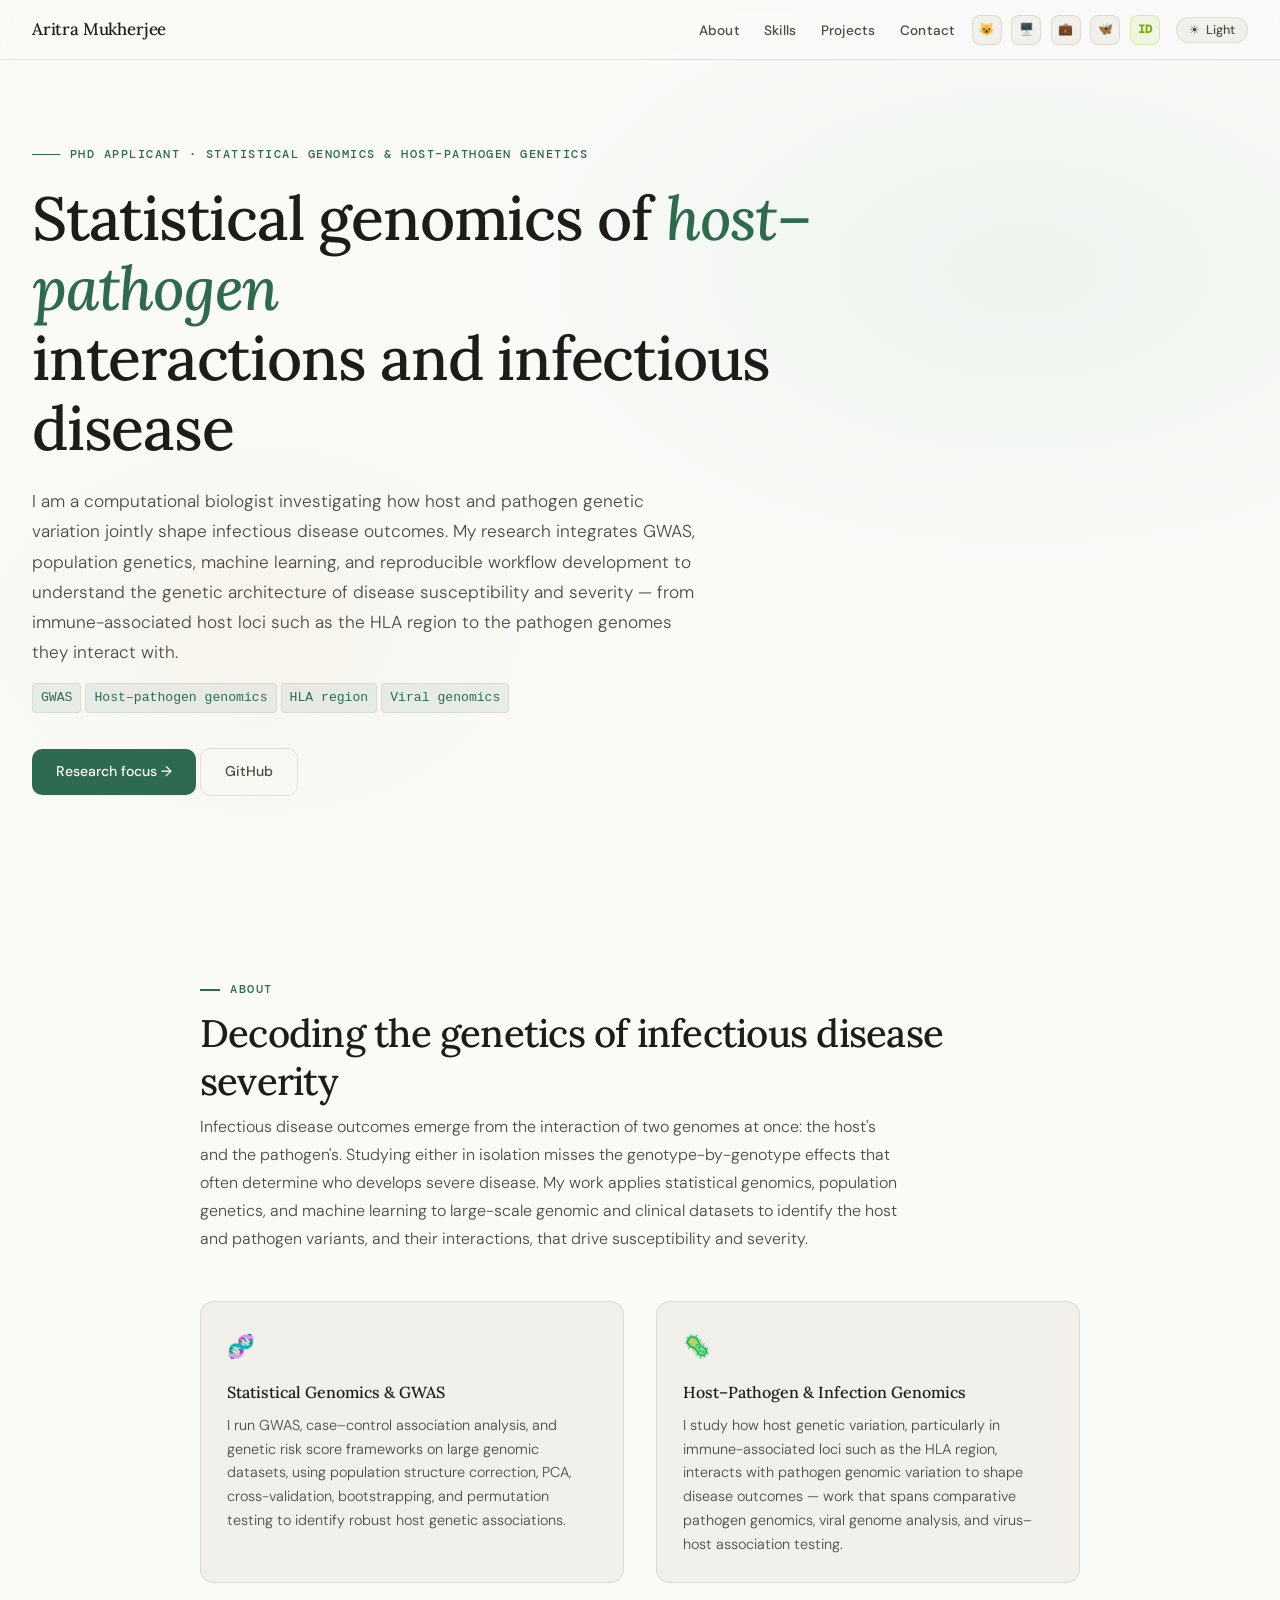
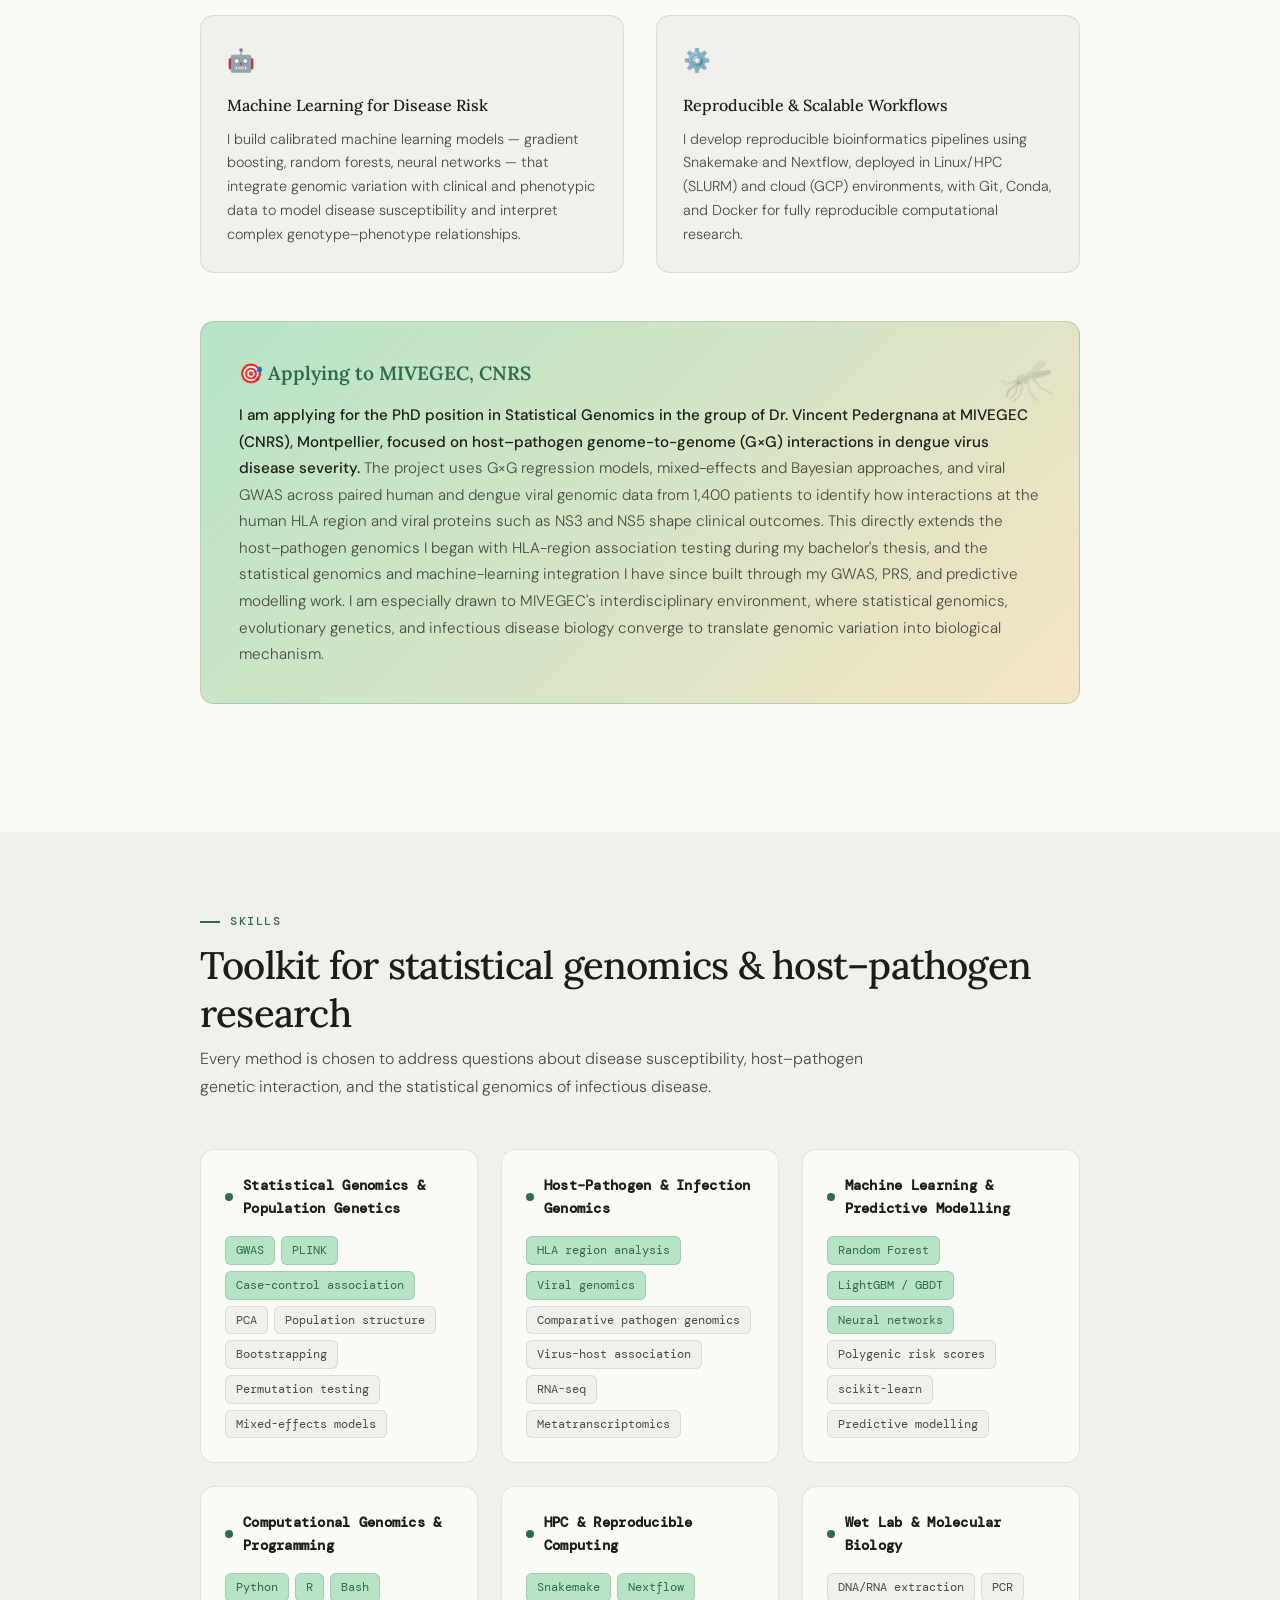
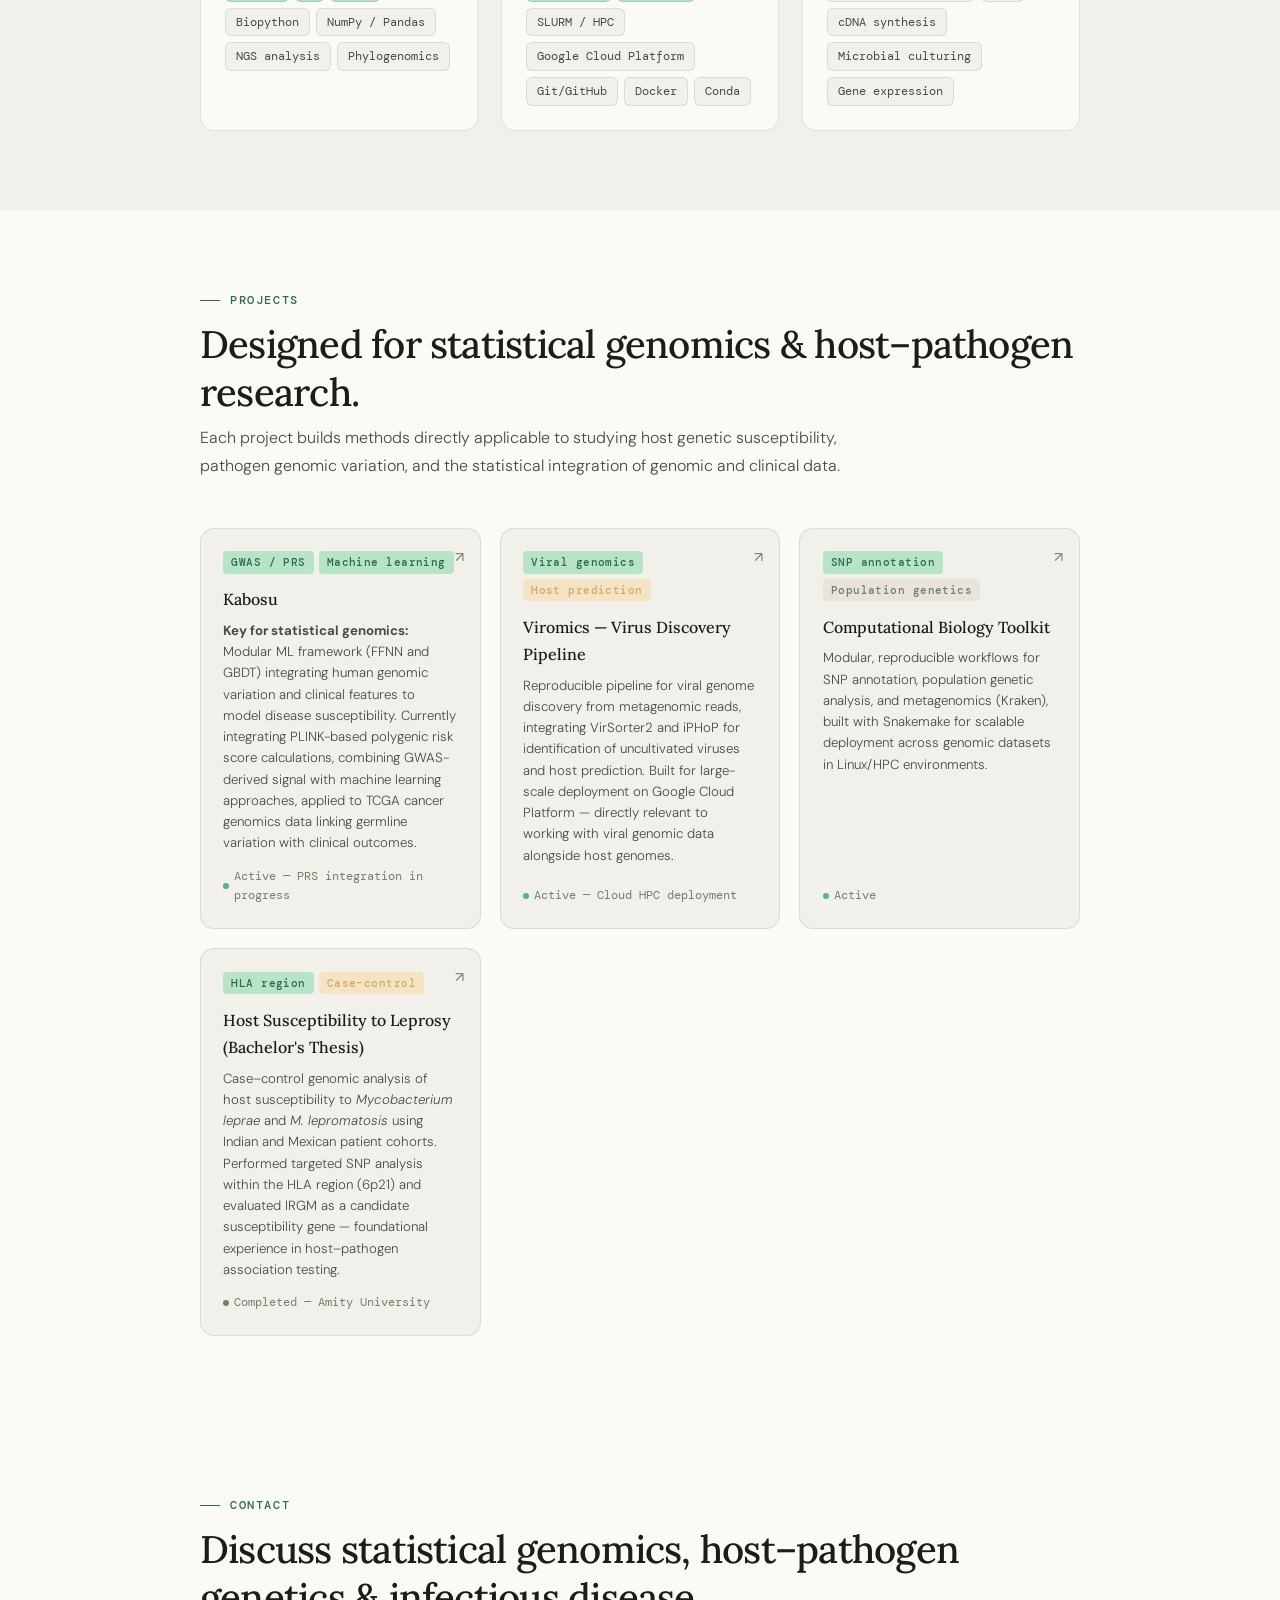
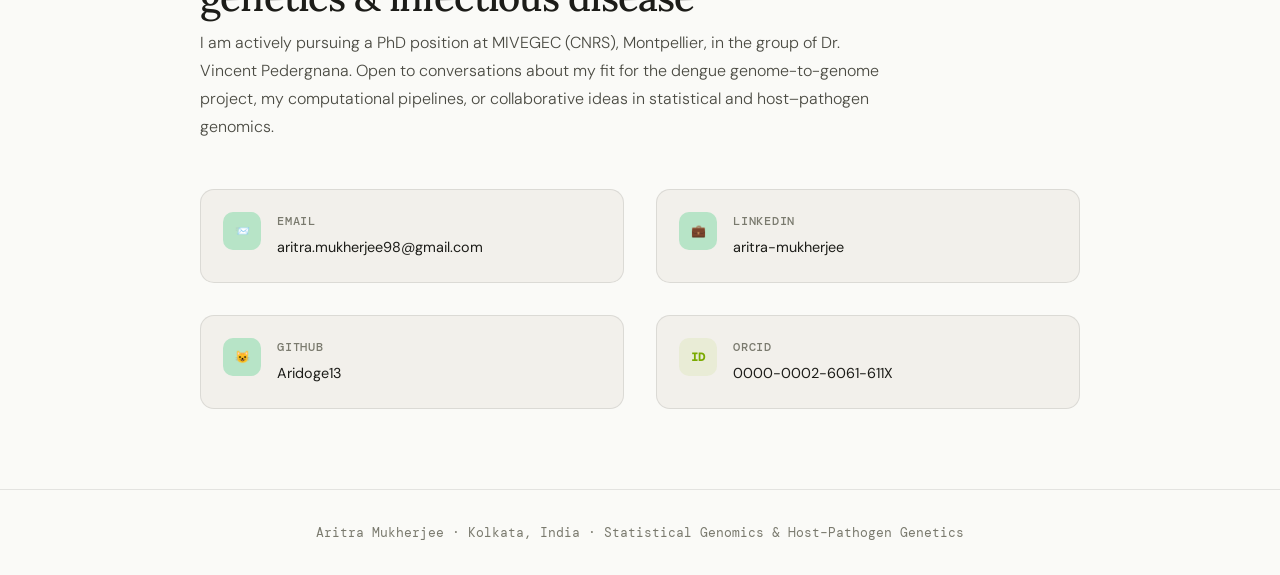
==== commit ee13e9f6: "Minor changes Stat genomics" ====
--- a/index.html
+++ b/index.html
@@ -1,10 +1,9 @@
-<!DOCTYPE html>
 <html lang="en">
 
 <head>
   <meta charset="UTF-8">
   <meta name="viewport" content="width=device-width, initial-scale=1.0">
-  <title>Aritra Mukherjee — Symbiosis, Archaeal Evolution & Microbial Genomics</title>
+  <title>Aritra Mukherjee — Statistical Genomics &amp; Host-Pathogen Genetics</title>
   <link rel="preconnect" href="https://fonts.googleapis.com">
   <link
     href="https://fonts.googleapis.com/css2?family=Lora:ital,wght@0,400;0,500;0,600;1,400&family=DM+Sans:wght@300;400;500&family=DM+Mono:wght@400;500&display=swap"
@@ -394,7 +393,7 @@
     }
 
     .pitch-box::before {
-      content: '🦠';
+      content: '🦟';
       position: absolute;
       right: 1.5rem;
       top: 1.2rem;
@@ -788,22 +787,22 @@
   <section class="hero">
     <div class="hero-bg"></div>
     <div class="hero-content">
-      <div class="hero-eyebrow fade-in">PhD applicant · Evolutionary Genomics &amp; Microbial Symbiosis</div>
+      <div class="hero-eyebrow fade-in">PhD applicant · Statistical Genomics &amp; Host–Pathogen Genetics</div>
       <h1 class="fade-in fade-in-1">
-        Archaeal evolution, <em>symbiosis</em>,<br>and the deep history of life
+        Statistical genomics of <em>host–pathogen</em><br>interactions and infectious disease
       </h1>
       <p class="hero-sub fade-in fade-in-2">
-        I am a computational biologist investigating how obligate symbiosis reshapes genomes across
-        deep evolutionary time. My research integrates phylogenomics, comparative genomics, metagenomics,
-        and reproducible workflow development to understand genome streamlining, host dependence, and
-        the evolutionary transitions that shaped the Tree of Life — from the earliest archaeal lineages
-        to the origin of eukaryotic complexity.
+        I am a computational biologist investigating how host and pathogen genetic variation jointly
+        shape infectious disease outcomes. My research integrates GWAS, population genetics, machine
+        learning, and reproducible workflow development to understand the genetic architecture of
+        disease susceptibility and severity — from immune-associated host loci such as the HLA region
+        to the pathogen genomes they interact with.
       </p>
       <p class="hero-sub fade-in fade-in-2" style="font-size:0.92rem;margin-top:-1.2rem;">
-        <span class="research-highlight">DPANN</span>
-        <span class="research-highlight">Asgard archaea</span>
-        <span class="research-highlight">genome reduction</span>
-        <span class="research-highlight">eukaryogenesis</span>
+        <span class="research-highlight">GWAS</span>
+        <span class="research-highlight">Host–pathogen genomics</span>
+        <span class="research-highlight">HLA region</span>
+        <span class="research-highlight">Viral genomics</span>
       </p>
       <div class="hero-cta fade-in fade-in-3">
         <a href="#about" class="btn btn-primary">Research focus →</a>
@@ -815,65 +814,61 @@
   <section id="about">
     <div class="container">
       <div class="section-label">About</div>
-      <h2>Reconstructing the evolution of obligate symbionts</h2>
+      <h2>Decoding the genetics of infectious disease severity</h2>
       <p class="section-intro">
-        Obligate symbiosis is one of the most powerful selective forces in evolution. The transition
-        from a free-living lifestyle to persistent host dependence drives progressive genome reduction,
-        metabolic outsourcing, and the erosion of genomic complexity toward highly streamlined coding
-        repertoires. These processes are deeply connected to the broader history of cellular life on
-        Earth — from the origin of the earliest cells to the emergence of eukaryotes.
+        Infectious disease outcomes emerge from the interaction of two genomes at once: the host's and
+        the pathogen's. Studying either in isolation misses the genotype-by-genotype effects that
+        often determine who develops severe disease. My work applies statistical genomics, population
+        genetics, and machine learning to large-scale genomic and clinical datasets to identify the
+        host and pathogen variants, and their interactions, that drive susceptibility and severity.
       </p>
       <div class="about-grid">
         <div class="about-card">
           <span class="about-card-icon">🧬</span>
-          <h3>Phylogenomics &amp; Deep Evolution</h3>
-          <p>I use RAxML, IQ-TREE2, BEAST, and MrBayes to reconstruct evolutionary relationships
-            across archaeal and bacterial lineages, with a focus on resolving the placement of
-            DPANN archaea, Asgardarchaeota, and the origins of eukaryotic complexity through
-            symbiogenetic merger.</p>
+          <h3>Statistical Genomics &amp; GWAS</h3>
+          <p>I run GWAS, case–control association analysis, and genetic risk score frameworks on
+            large genomic datasets, using population structure correction, PCA, cross-validation,
+            bootstrapping, and permutation testing to identify robust host genetic associations.</p>
         </div>
         <div class="about-card">
-          <span class="about-card-icon">🔬</span>
-          <h3>Comparative Genomics &amp; Genome Reduction</h3>
-          <p>I investigate how obligate host dependence reshapes genomic architecture — from
-            coding-density metrics and compositional features to the loss of biosynthetic pathways
-            and ATP synthase complexes. My work spans <em>Nanoarchaeum equitans</em>, DPANN,
-            CPR bacteria, and free-living archaeal outgroups.</p>
+          <span class="about-card-icon">🦠</span>
+          <h3>Host–Pathogen &amp; Infection Genomics</h3>
+          <p>I study how host genetic variation, particularly in immune-associated loci such as the
+            HLA region, interacts with pathogen genomic variation to shape disease outcomes —
+            work that spans comparative pathogen genomics, viral genome analysis, and virus–host
+            association testing.</p>
+        </div>
+        <div class="about-card">
+          <span class="about-card-icon">🤖</span>
+          <h3>Machine Learning for Disease Risk</h3>
+          <p>I build calibrated machine learning models — gradient boosting, random forests, neural
+            networks — that integrate genomic variation with clinical and phenotypic data to model
+            disease susceptibility and interpret complex genotype–phenotype relationships.</p>
         </div>
         <div class="about-card">
           <span class="about-card-icon">⚙️</span>
-          <h3>Scalable Computational Workflows</h3>
-          <p>I develop reproducible, HPC-compatible pipelines using Snakemake, Docker, Singularity,
-            and Conda. My workflows integrate genome assembly, annotation, comparative genomics,
-            metagenomic profiling, and phylogenomic reconstruction for large-scale biological
-            datasets.</p>
-        </div>
-        <div class="about-card">
-          <span class="about-card-icon">🧪</span>
-          <h3>Molecular &amp; Experimental Biology</h3>
-          <p>I bring practical experience in DNA/RNA extraction, PCR, microbial culture techniques,
-            and molecular microbiology from my Master's and Bachelor's research. I am committed
-            to integrating wet-lab insights with computational evolutionary inference.</p>
+          <h3>Reproducible &amp; Scalable Workflows</h3>
+          <p>I develop reproducible bioinformatics pipelines using Snakemake and Nextflow, deployed
+            in Linux/HPC (SLURM) and cloud (GCP) environments, with Git, Conda, and Docker for
+            fully reproducible computational research.</p>
         </div>
       </div>
 
       <div class="pitch-box">
-        <h3>🎯 Applying to the Spang Lab at NIOZ</h3>
+        <h3>🎯 Applying to MIVEGEC, CNRS</h3>
         <p>
-          <strong>I am applying for the PhD position in the research group of Prof. Dr. Anja Spang
-            at the Netherlands Institute for Sea Research (NIOZ), focused on symbiosis, microbial
-            evolution, and the evolution of obligate archaeal and bacterial interactions.</strong>
-          The project integrates phylogenomics, metagenomics, ancestral reconstruction, machine learning,
-          and network approaches to investigate genome evolution, abundance, and diversity of obligate
-          prokaryotic symbionts throughout Earth history. My research interests align directly with
-          the group's work on archaeal symbionts, DPANN evolution, and eukaryogenesis. I am
-          particularly drawn to the opportunity to contribute to understanding how obligate symbiosis
-          drives reductive genome evolution across diverse branches of Archaea and Bacteria, and to
-          integrate novel phylogenetic, ancestral reconstruction, and network approaches within the
-          newly funded NWO Vici 2025 programme. The interdisciplinary environment between the
-          Department of Marine Microbiology and Biogeochemistry at NIOZ and the University of
-          Amsterdam provides exactly the kind of framework I believe questions about symbiosis and
-          microbial evolution across Earth history require.
+          <strong>I am applying for the PhD position in Statistical Genomics in the group of
+            Dr. Vincent Pedergnana at MIVEGEC (CNRS), Montpellier, focused on host–pathogen
+            genome-to-genome (G×G) interactions in dengue virus disease severity.</strong>
+          The project uses G×G regression models, mixed-effects and Bayesian approaches, and viral
+          GWAS across paired human and dengue viral genomic data from 1,400 patients to identify how
+          interactions at the human HLA region and viral proteins such as NS3 and NS5 shape clinical
+          outcomes. This directly extends the host–pathogen genomics I began with HLA-region
+          association testing during my bachelor's thesis, and the statistical genomics and
+          machine-learning integration I have since built through my GWAS, PRS, and predictive
+          modelling work. I am especially drawn to MIVEGEC's interdisciplinary environment, where
+          statistical genomics, evolutionary genetics, and infectious disease biology converge to
+          translate genomic variation into biological mechanism.
         </p>
       </div>
     </div>
@@ -882,74 +877,68 @@
   <section id="skills">
     <div class="container">
       <div class="section-label">Skills</div>
-      <h2>Toolkit for symbiosis &amp; microbial evolution research</h2>
-      <p class="section-intro">Every method is chosen to address questions about genome streamlining,
-        host dependence, archaeal evolution, and the deep evolutionary history of life.</p>
+      <h2>Toolkit for statistical genomics &amp; host–pathogen research</h2>
+      <p class="section-intro">Every method is chosen to address questions about disease susceptibility,
+        host–pathogen genetic interaction, and the statistical genomics of infectious disease.</p>
       <div class="skills-grid">
         <div class="skill-group">
           <div class="skill-group-header">
             <div class="skill-dot"></div>
-            <h3>Phylogenomics &amp; Evolutionary Inference</h3>
+            <h3>Statistical Genomics &amp; Population Genetics</h3>
           </div>
           <div class="skill-tags">
-            <span class="tag highlight">RAxML</span><span class="tag highlight">IQ-TREE2</span>
-            <span class="tag highlight">BEAST</span><span class="tag">MrBayes</span>
-            <span class="tag">FastTree</span><span class="tag">MAFFT</span>
-            <span class="tag">MUSCLE</span><span class="tag">ADMIXTURE</span>
-            <span class="tag">PLINK</span><span class="tag">PCA</span>
+            <span class="tag highlight">GWAS</span><span class="tag highlight">PLINK</span>
+            <span class="tag highlight">Case–control association</span><span class="tag">PCA</span>
+            <span class="tag">Population structure</span><span class="tag">Bootstrapping</span>
+            <span class="tag">Permutation testing</span><span class="tag">Mixed-effects models</span>
           </div>
         </div>
         <div class="skill-group">
           <div class="skill-group-header">
             <div class="skill-dot"></div>
-            <h3>Comparative &amp; Microbial Genomics</h3>
+            <h3>Host–Pathogen &amp; Infection Genomics</h3>
           </div>
           <div class="skill-tags">
-            <span class="tag highlight">Genome assembly</span>
-            <span class="tag highlight">Genome reduction analysis</span>
-            <span class="tag">GC skew</span>
-            <span class="tag">Coding-density metrics</span>
-            <span class="tag">Metagenomic profiling</span>
-            <span class="tag">Variant calling</span>
-            <span class="tag">Comparative sequence analysis</span>
+            <span class="tag highlight">HLA region analysis</span>
+            <span class="tag highlight">Viral genomics</span>
+            <span class="tag">Comparative pathogen genomics</span>
+            <span class="tag">Virus–host association</span>
+            <span class="tag">RNA-seq</span>
+            <span class="tag">Metatranscriptomics</span>
           </div>
         </div>
         <div class="skill-group">
           <div class="skill-group-header">
             <div class="skill-dot"></div>
-            <h3>Computational Biology &amp; Programming</h3>
+            <h3>Machine Learning &amp; Predictive Modelling</h3>
           </div>
           <div class="skill-tags">
-            <span class="tag highlight">Python</span><span class="tag highlight">R</span>
-            <span class="tag highlight">Bash</span><span class="tag">SQL</span>
-            <span class="tag">Statistical modelling</span>
-            <span class="tag">Data visualisation</span>
-            <span class="tag">Machine learning</span>
+            <span class="tag highlight">Random Forest</span><span class="tag highlight">LightGBM / GBDT</span>
+            <span class="tag highlight">Neural networks</span><span class="tag">Polygenic risk scores</span>
+            <span class="tag">scikit-learn</span><span class="tag">Predictive modelling</span>
           </div>
         </div>
         <div class="skill-group">
           <div class="skill-group-header">
             <div class="skill-dot"></div>
-            <h3>Workflow Development &amp; Reproducibility</h3>
+            <h3>Computational Genomics &amp; Programming</h3>
           </div>
           <div class="skill-tags">
-            <span class="tag highlight">Snakemake</span><span class="tag highlight">Docker</span>
-            <span class="tag highlight">Singularity</span><span class="tag">Conda</span>
-            <span class="tag">Git/GitHub</span><span class="tag">HPC (SLURM)</span>
-            <span class="tag">Google Cloud Platform</span>
+            <span class="tag highlight">Python</span><span class="tag highlight">R</span>
+            <span class="tag highlight">Bash</span><span class="tag">Biopython</span>
+            <span class="tag">NumPy / Pandas</span><span class="tag">NGS analysis</span>
+            <span class="tag">Phylogenomics</span>
           </div>
         </div>
         <div class="skill-group">
           <div class="skill-group-header">
             <div class="skill-dot"></div>
-            <h3>Transcriptomics &amp; Systems Biology</h3>
+            <h3>HPC &amp; Reproducible Computing</h3>
           </div>
           <div class="skill-tags">
-            <span class="tag highlight">Bulk RNA-seq</span>
-            <span class="tag highlight">Single-cell RNA-seq</span>
-            <span class="tag">Differential expression</span>
-            <span class="tag">Pathway enrichment</span>
-            <span class="tag">PANDA</span><span class="tag">LIONESS</span>
+            <span class="tag highlight">Snakemake</span><span class="tag highlight">Nextflow</span>
+            <span class="tag">SLURM / HPC</span><span class="tag">Google Cloud Platform</span>
+            <span class="tag">Git/GitHub</span><span class="tag">Docker</span><span class="tag">Conda</span>
           </div>
         </div>
         <div class="skill-group">
@@ -958,12 +947,10 @@
             <h3>Wet Lab &amp; Molecular Biology</h3>
           </div>
           <div class="skill-tags">
-            <span class="tag highlight">Microbial culturing</span>
             <span class="tag">DNA/RNA extraction</span>
             <span class="tag">PCR</span><span class="tag">cDNA synthesis</span>
+            <span class="tag">Microbial culturing</span>
             <span class="tag">Gene expression</span>
-            <span class="tag">Recombinant cloning</span>
-            <span class="tag">Protein purification</span>
           </div>
         </div>
       </div>
@@ -973,72 +960,65 @@
   <section id="projects">
     <div class="container">
       <div class="section-label">Projects</div>
-      <h2>Designed for symbiosis &amp; archaeal evolution research.</h2>
-      <p class="section-intro">Each repository builds methods directly applicable to studying obligate
-        symbiont evolution, genome reduction, and deep phylogenomic reconstruction across archaeal
-        and bacterial lineages.</p>
+      <h2>Designed for statistical genomics &amp; host–pathogen research.</h2>
+      <p class="section-intro">Each project builds methods directly applicable to studying host genetic
+        susceptibility, pathogen genomic variation, and the statistical integration of genomic and
+        clinical data.</p>
       <div class="project-links">
+        <a href="https://github.com/Aridoge13/Kabosu" target="_blank" class="project-link-card">
+          <div class="project-tag-row">
+            <span class="project-pill pill-green">GWAS / PRS</span>
+            <span class="project-pill pill-green">Machine learning</span>
+          </div>
+          <h3>Kabosu</h3>
+          <p><strong>Key for statistical genomics:</strong> Modular ML framework (FFNN and GBDT)
+            integrating human genomic variation and clinical features to model disease
+            susceptibility. Currently integrating PLINK-based polygenic risk score calculations,
+            combining GWAS-derived signal with machine learning approaches, applied to TCGA cancer
+            genomics data linking germline variation with clinical outcomes.</p>
+          <div class="project-status">
+            <div class="status-dot status-active"></div>Active — PRS integration in progress
+          </div>
+        </a>
+        <a href="https://github.com/Aridoge13/Viromics" target="_blank" class="project-link-card">
+          <div class="project-tag-row">
+            <span class="project-pill pill-green">Viral genomics</span>
+            <span class="project-pill pill-warm">Host prediction</span>
+          </div>
+          <h3>Viromics — Virus Discovery Pipeline</h3>
+          <p>Reproducible pipeline for viral genome discovery from metagenomic reads, integrating
+            VirSorter2 and iPHoP for identification of uncultivated viruses and host prediction.
+            Built for large-scale deployment on Google Cloud Platform — directly relevant to
+            working with viral genomic data alongside host genomes.</p>
+          <div class="project-status">
+            <div class="status-dot status-active"></div>Active — Cloud HPC deployment
+          </div>
+        </a>
         <a href="https://github.com/Aridoge13/Computational_Biology" target="_blank" class="project-link-card">
           <div class="project-tag-row">
-            <span class="project-pill pill-green">Comparative genomics</span>
-            <span class="project-pill pill-green">Phylogenomics</span>
-            <span class="project-pill pill-gray">Genome reduction</span>
+            <span class="project-pill pill-green">SNP annotation</span>
+            <span class="project-pill pill-gray">Population genetics</span>
           </div>
           <h3>Computational Biology Toolkit</h3>
-          <p><strong>Key for symbiont evolution:</strong> Modular, reproducible workflows for comparative
-            genomics, phylogenomics, metagenomic profiling, and transcriptomics. Includes a dedicated
-            <strong>genome reduction inference pipeline</strong> comparing obligate symbionts
-            (<em>Nanoarchaeum equitans</em>) with free-living archaea (<em>Sulfolobus solfataricus</em>,
-            <em>Lokiarchaeota</em>) and bacterial outgroups using coding-density metrics,
-            compositional features, and Genome Dependency Index calculations.
-          </p>
+          <p>Modular, reproducible workflows for SNP annotation, population genetic analysis, and
+            metagenomics (Kraken), built with Snakemake for scalable deployment across genomic
+            datasets in Linux/HPC environments.</p>
           <div class="project-status">
-            <div class="status-dot status-active"></div>Active — extending to DPANN &amp; CPR
+            <div class="status-dot status-active"></div>Active
           </div>
         </a>
-        <a href="https://github.com/Aridoge13/Evo-Genomics" target="_blank" class="project-link-card">
+        <a href="#about" class="project-link-card">
           <div class="project-tag-row">
-            <span class="project-pill pill-green">Transcriptome-guided</span>
-            <span class="project-pill pill-warm">Genome annotation</span>
-            <span class="project-pill pill-gray">Non-model organisms</span>
-          </div>
-          <h3>Evo‑Genomics pipeline</h3>
-          <p>Scalable transcriptome-guided genome annotation and comparative assembly extension pipeline
-            for non-model organisms. Integrates HISAT2, SAMtools, StringTie, and EviAnn —
-            directly applicable to fragmented MAGs and uncultured microbial systems such as DPANN
-            archaea and CPR bacteria with limited reference resources.</p>
+            <span class="project-pill pill-green">HLA region</span>
+            <span class="project-pill pill-warm">Case–control</span>
+          </div>
+          <h3>Host Susceptibility to Leprosy (Bachelor's Thesis)</h3>
+          <p>Case–control genomic analysis of host susceptibility to <em>Mycobacterium leprae</em>
+            and <em>M. lepromatosis</em> using Indian and Mexican patient cohorts. Performed
+            targeted SNP analysis within the HLA region (6p21) and evaluated IRGM as a candidate
+            susceptibility gene — foundational experience in host–pathogen association testing.</p>
           <div class="project-status">
-            <div class="status-dot status-active"></div>Adapting for MAG datasets
-          </div>
-        </a>
-        <a href="https://github.com/Aridoge13/Kabosu" target="_blank" class="project-link-card">
-          <div class="project-tag-row">
-            <span class="project-pill pill-green">Multi‑omics</span>
-            <span class="project-pill pill-green">Network inference</span>
-          </div>
-          <h3>Kabosu</h3>
-          <p>Computational framework for integrative analysis of heterogeneous genomic and multi-omics
-            datasets. Includes gene regulatory network inference using PANDA and LIONESS on Google
-            Cloud Platform. The underlying computational problem of inferring interaction structure
-            from incomplete data is conceptually transferable to microbial dependency networks
-            reconstructed from metagenomic data.</p>
-          <div class="project-status">
-            <div class="status-dot status-active"></div>Adapting to microbial networks
-          </div>
-        </a>
-        <a href="https://github.com/Aridoge13" target="_blank" class="project-link-card">
-          <div class="project-tag-row">
-            <span class="project-pill pill-green">GC skew analysis</span>
-            <span class="project-pill pill-green">Genome organisation</span>
-          </div>
-          <h3>GC Skew &amp; Replication Dynamics</h3>
-          <p>Comparative GC skew analysis across archaeal and bacterial genomes spanning Asgard,
-            TACK, Euryarchaeota, and bacterial outgroups. Revealed variation in replication
-            symmetry consistent with multiple origin usage in certain lineages — connecting
-            genome organisation to broader questions about how structural genomic principles
-            are modified under host dependence and reductive evolution.</p>
-          <div class="project-status">
-            <div class="status-dot status-active"></div>Extending to symbiont lineages
+            <div class="status-dot status-done"></div>Completed — Amity University
           </div>
         </a>
       </div>
@@ -1048,11 +1028,11 @@
   <section id="contact">
     <div class="container">
       <div class="section-label">Contact</div>
-      <h2>Discuss symbiosis, archaeal evolution &amp; deep-time genomics</h2>
-      <p class="section-intro">I am actively pursuing a PhD position at the NIOZ Department of Marine
-        Microbiology and Biogeochemistry in the Spang Lab. Open to conversations about my fit for the
-        obligate symbiont evolution project, my computational pipelines, or collaborative ideas in
-        microbial evolutionary genomics.</p>
+      <h2>Discuss statistical genomics, host–pathogen genetics &amp; infectious disease</h2>
+      <p class="section-intro">I am actively pursuing a PhD position at MIVEGEC (CNRS), Montpellier, in
+        the group of Dr. Vincent Pedergnana. Open to conversations about my fit for the dengue
+        genome-to-genome project, my computational pipelines, or collaborative ideas in statistical
+        and host–pathogen genomics.</p>
       <div class="contact-grid">
         <a href="mailto:aritra.mukherjee98@gmail.com" class="contact-item">
           <div class="contact-icon">📨</div>
@@ -1087,7 +1067,7 @@
   </section>
 
   <footer>
-    <p>Aritra Mukherjee · Kolkata, India · Symbiosis, Archaeal Evolution &amp; Microbial Genomics</p>
+    <p>Aritra Mukherjee · Kolkata, India · Statistical Genomics &amp; Host–Pathogen Genetics</p>
   </footer>
 
   <script>
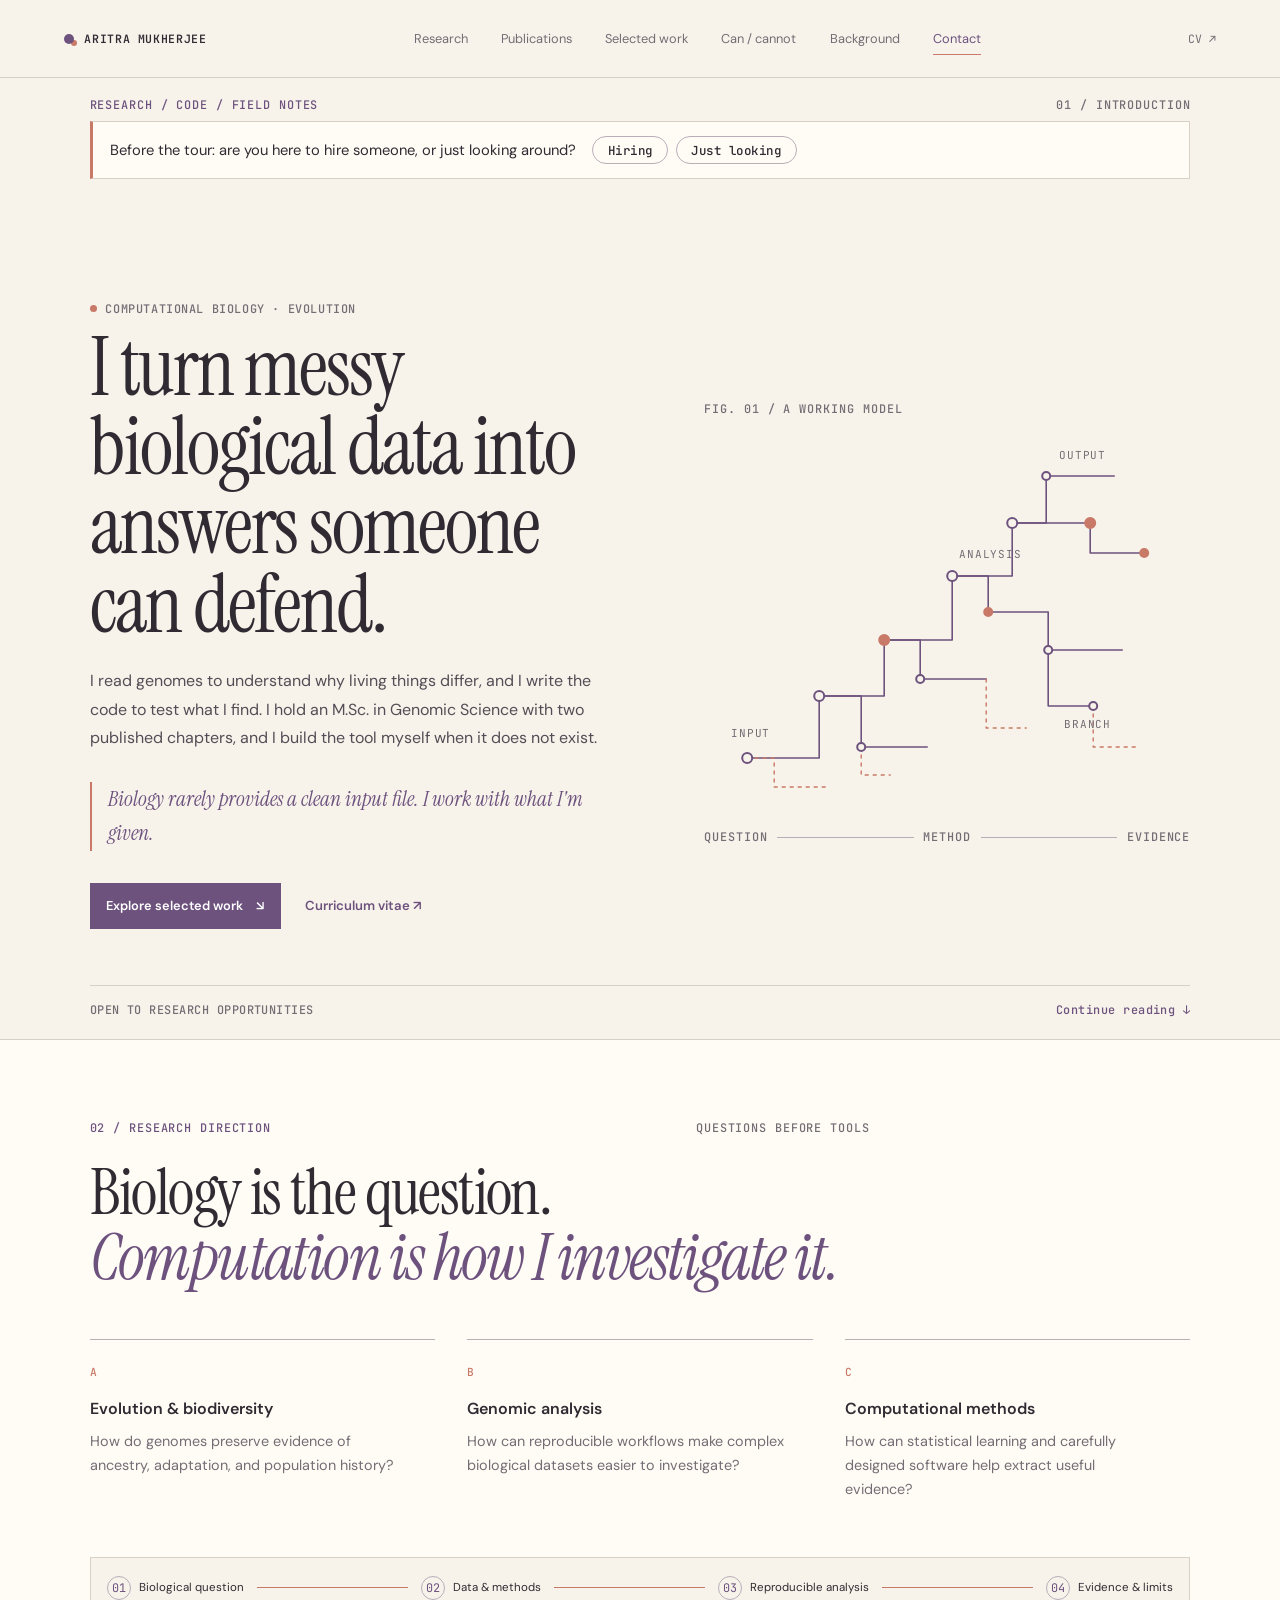
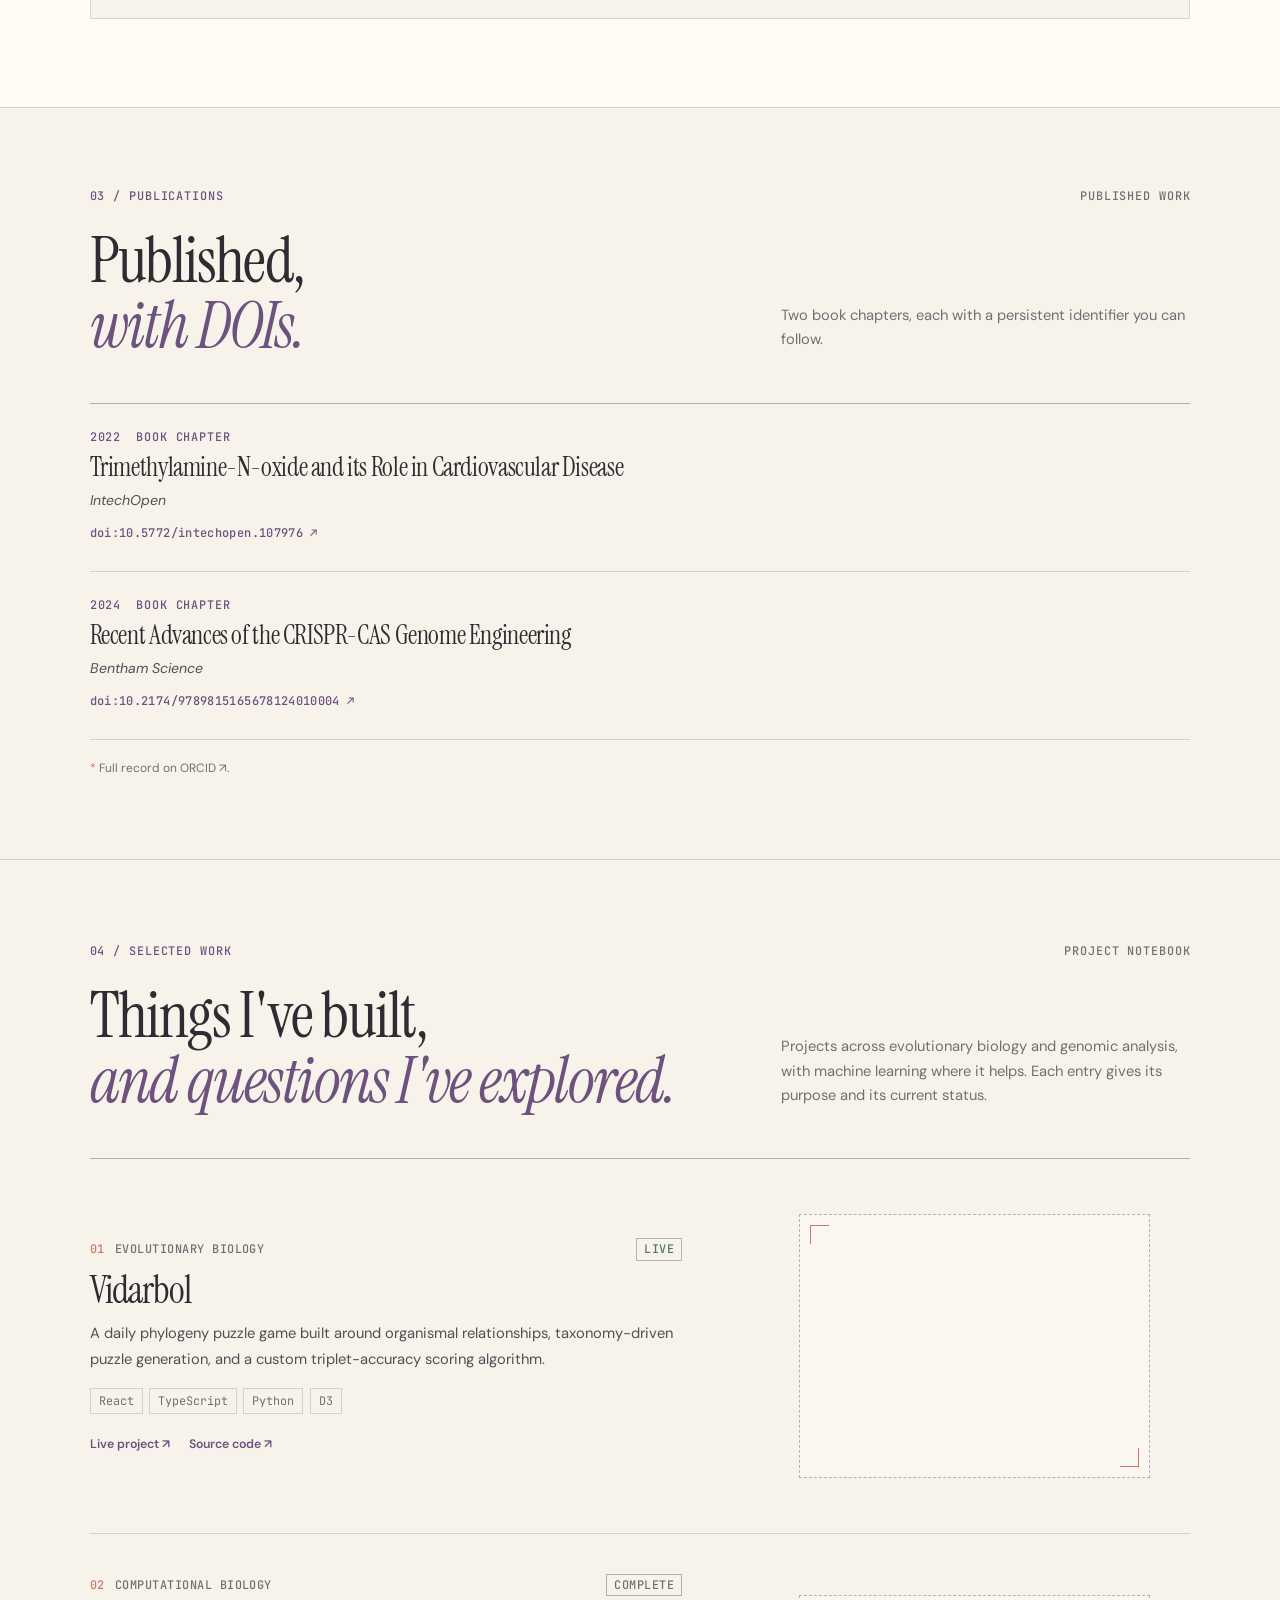
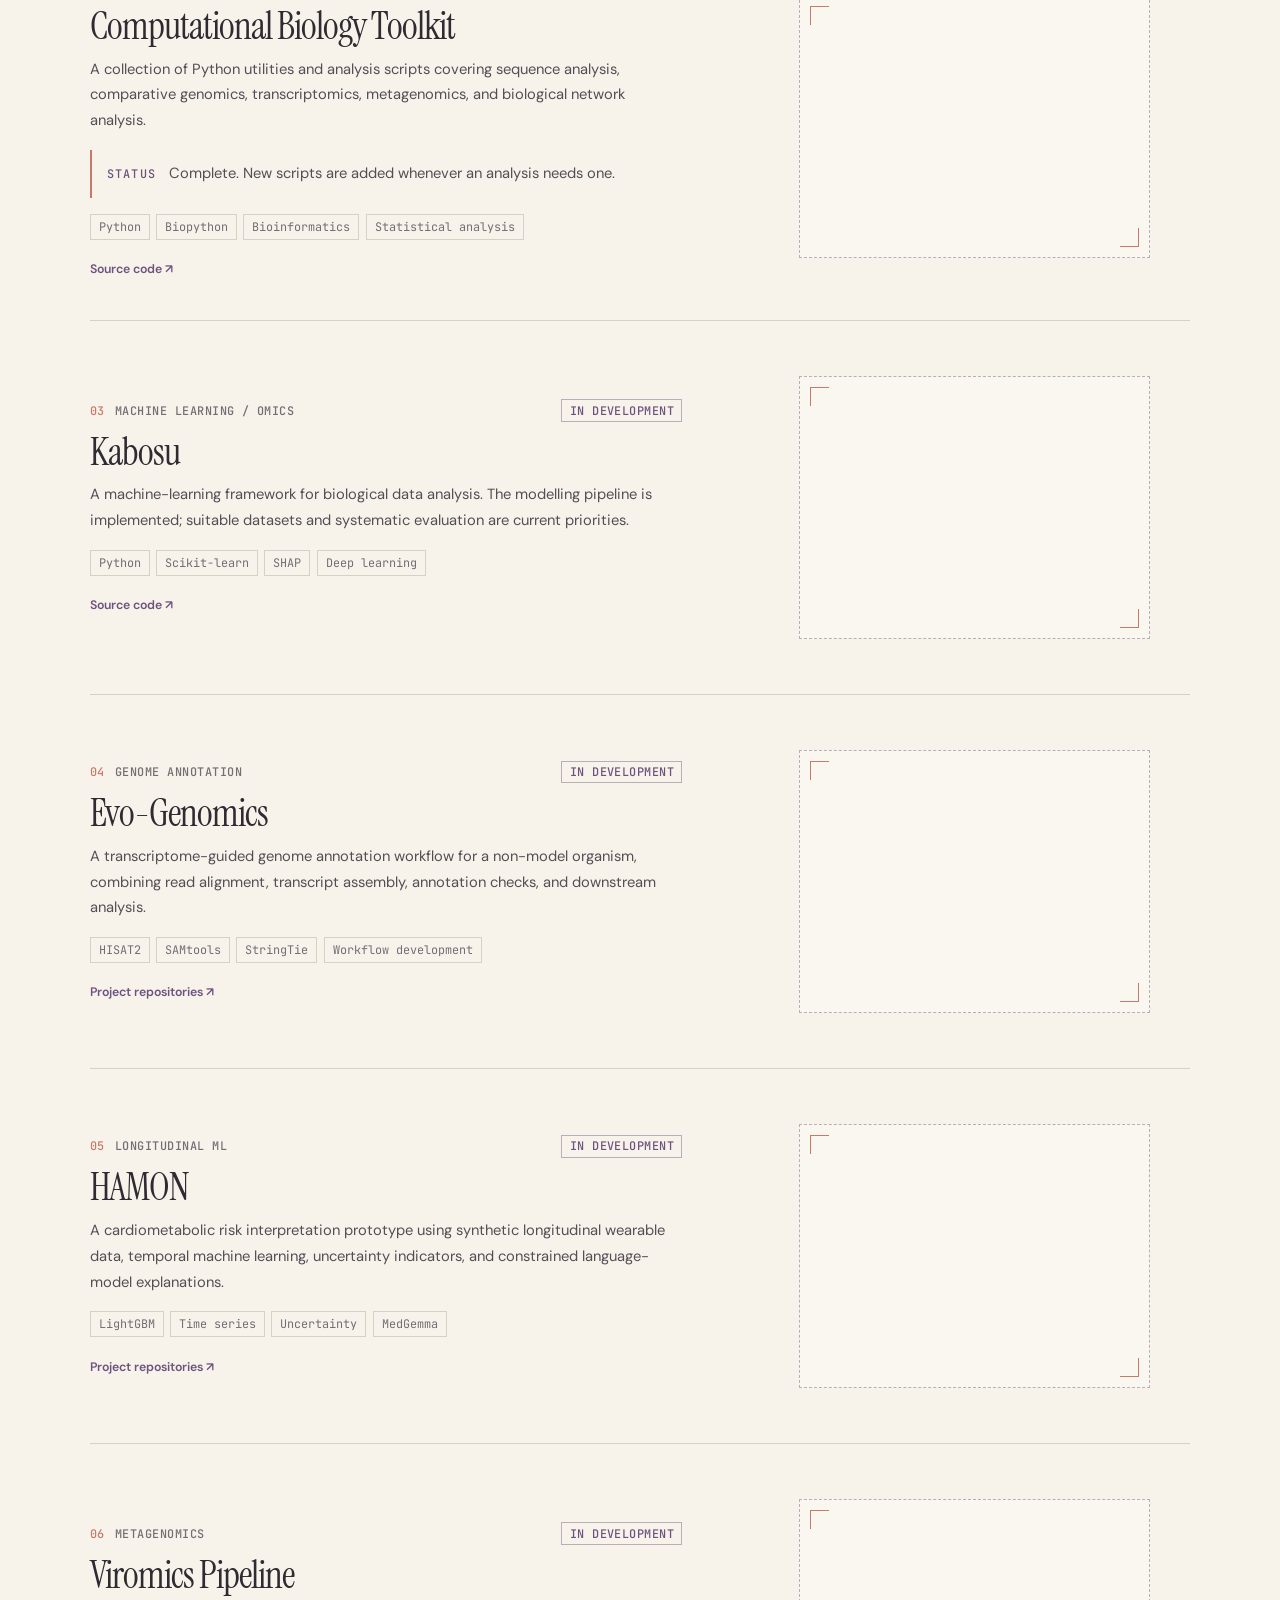
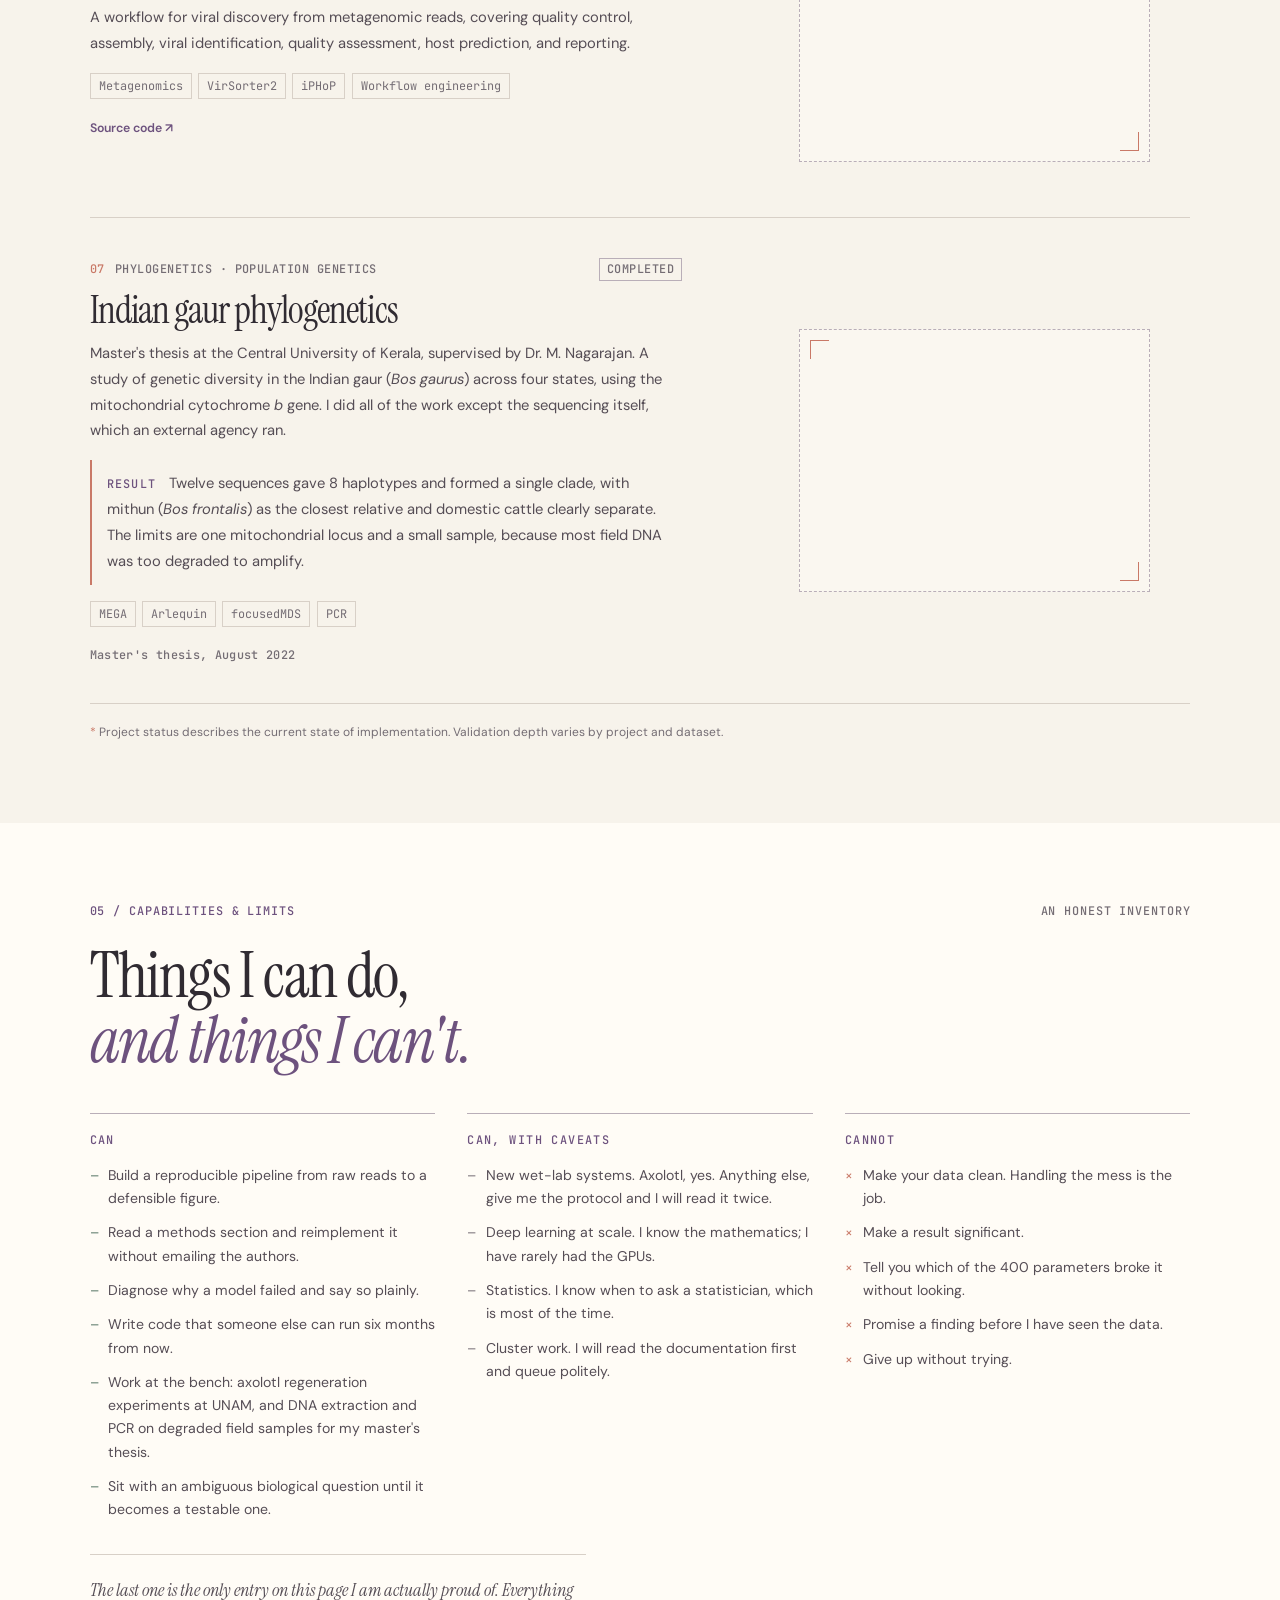
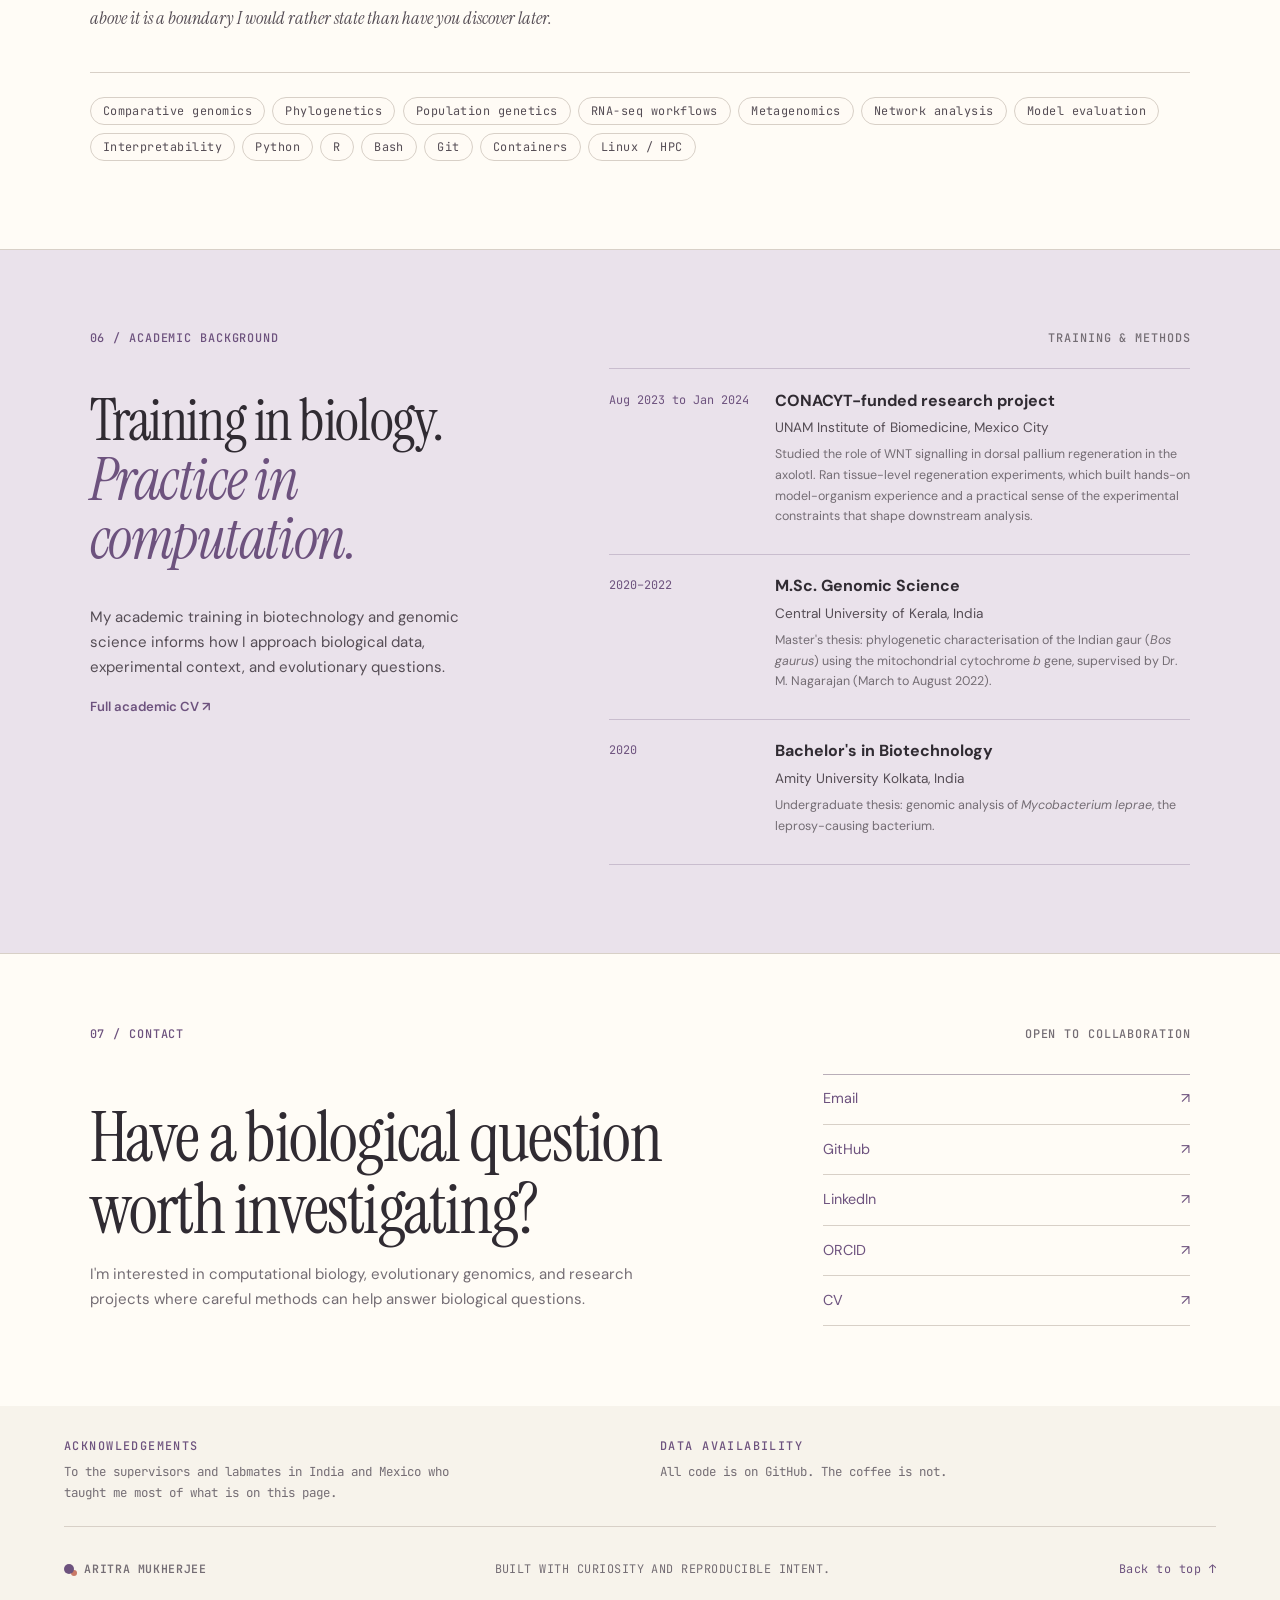
==== commit 0424b318: "Update with Vidarbol" ====
--- a/index.html
+++ b/index.html
@@ -1,1101 +1,649 @@
+<!doctype html>
 <html lang="en">
 
 <head>
-  <meta charset="UTF-8">
-  <meta name="viewport" content="width=device-width, initial-scale=1.0">
-  <title>Aritra Mukherjee — Statistical Genomics &amp; Host-Pathogen Genetics</title>
+  <meta charset="utf-8">
+  <meta name="viewport" content="width=device-width, initial-scale=1">
+  <meta name="theme-color" content="#f7f3eb">
+  <meta name="description"
+    content="Aritra Mukherjee: computational biology, evolutionary genomics and research software. M.Sc. in Genomic Science.">
+  <meta property="og:type" content="profile">
+  <meta property="og:title" content="Aritra Mukherjee | Research &amp; Computation">
+  <meta property="og:description" content="I turn messy biological data into answers someone can defend.">
+  <title>Aritra Mukherjee | Research &amp; Computation</title>
   <link rel="preconnect" href="https://fonts.googleapis.com">
+  <link rel="preconnect" href="https://fonts.gstatic.com" crossorigin>
   <link
-    href="https://fonts.googleapis.com/css2?family=Lora:ital,wght@0,400;0,500;0,600;1,400&family=DM+Sans:wght@300;400;500&family=DM+Mono:wght@400;500&display=swap"
+    href="https://fonts.googleapis.com/css2?family=Instrument+Serif:ital@0;1&family=JetBrains+Mono:wght@400;500;600&family=DM+Sans:wght@400;500;600;700&display=swap"
     rel="stylesheet">
-  <style>
-    :root {
-      --bg: #FAFAF7;
-      --bg2: #F2F0EB;
-      --bg3: #E8E4DC;
-      --text: #1C1C18;
-      --text2: #4A4A42;
-      --text3: #7A7A6E;
-      --accent: #2D6A4F;
-      --accent2: #52B788;
-      --accent3: #B7E4C7;
-      --warm: #D4A96A;
-      --warm2: #F4E4C4;
-      --border: rgba(28, 28, 24, 0.1);
-      --shadow: 0 2px 20px rgba(28, 28, 24, 0.06);
-      --shadow-lg: 0 8px 40px rgba(28, 28, 24, 0.10);
-      --radius: 14px;
-      --transition: 0.25s cubic-bezier(0.4, 0, 0.2, 1);
-    }
-
-    [data-theme="dark"] {
-      --bg: #141410;
-      --bg2: #1E1E18;
-      --bg3: #28281E;
-      --text: #F0EDE4;
-      --text2: #C4C0B0;
-      --text3: #7A7A6E;
-      --accent: #52B788;
-      --accent2: #74C69D;
-      --accent3: #2D6A4F;
-      --warm: #D4A96A;
-      --warm2: #3A2E1A;
-      --border: rgba(240, 237, 228, 0.08);
-      --shadow: 0 2px 20px rgba(0, 0, 0, 0.3);
-      --shadow-lg: 0 8px 40px rgba(0, 0, 0, 0.4);
-    }
-
-    *,
-    *::before,
-    *::after {
-      box-sizing: border-box;
-      margin: 0;
-      padding: 0;
-    }
-
-    html {
-      scroll-behavior: smooth;
-    }
-
-    body {
-      font-family: 'DM Sans', sans-serif;
-      background: var(--bg);
-      color: var(--text);
-      line-height: 1.7;
-      transition: background var(--transition), color var(--transition);
-      overflow-x: hidden;
-    }
-
-    nav {
-      position: fixed;
-      top: 0;
-      left: 0;
-      right: 0;
-      z-index: 100;
-      padding: 0 2rem;
-      height: 60px;
-      display: flex;
-      align-items: center;
-      justify-content: space-between;
-      background: rgba(250, 250, 247, 0.85);
-      backdrop-filter: blur(12px);
-      border-bottom: 1px solid var(--border);
-      transition: background var(--transition);
-    }
-
-    [data-theme="dark"] nav {
-      background: rgba(20, 20, 16, 0.85);
-    }
-
-    .nav-brand {
-      font-family: 'Lora', serif;
-      font-size: 1.05rem;
-      font-weight: 500;
-      color: var(--text);
-      text-decoration: none;
-      letter-spacing: -0.01em;
-    }
-
-    .nav-right {
-      display: flex;
-      align-items: center;
-      gap: 1rem;
-    }
-
-    .nav-links {
-      display: flex;
-      gap: 1.5rem;
-      list-style: none;
-    }
-
-    .nav-links a {
-      font-size: 0.85rem;
-      font-weight: 500;
-      color: var(--text2);
-      text-decoration: none;
-      letter-spacing: 0.02em;
-      transition: color var(--transition);
-    }
-
-    .nav-links a:hover {
-      color: var(--accent);
-    }
-
-    .social-nav {
-      display: flex;
-      align-items: center;
-      gap: 0.6rem;
-    }
-
-    .social-nav a {
-      display: flex;
-      align-items: center;
-      justify-content: center;
-      width: 30px;
-      height: 30px;
-      border-radius: 8px;
-      background: var(--bg2);
-      color: var(--text2);
-      text-decoration: none;
-      font-size: 0.75rem;
-      font-weight: 600;
-      font-family: 'DM Mono', monospace;
-      border: 1px solid var(--border);
-      transition: all var(--transition);
-      letter-spacing: 0;
-    }
-
-    .social-nav a:hover {
-      background: var(--accent);
-      color: #fff;
-      border-color: var(--accent);
-      transform: translateY(-1px);
-    }
-
-    .theme-toggle {
-      background: var(--bg2);
-      border: 1px solid var(--border);
-      border-radius: 20px;
-      padding: 4px 12px;
-      cursor: pointer;
-      font-size: 0.78rem;
-      font-weight: 500;
-      color: var(--text2);
-      display: flex;
-      align-items: center;
-      gap: 6px;
-      transition: all var(--transition);
-      font-family: 'DM Sans', sans-serif;
-    }
-
-    .theme-toggle:hover {
-      background: var(--bg3);
-      color: var(--text);
-    }
-
-    .hero {
-      min-height: 100vh;
-      display: flex;
-      align-items: center;
-      padding: 100px 2rem 60px;
-      position: relative;
-      overflow: hidden;
-    }
-
-    .hero-bg {
-      position: absolute;
-      inset: 0;
-      z-index: 0;
-      background:
-        radial-gradient(ellipse 60% 50% at 80% 30%, rgba(82, 183, 136, 0.08) 0%, transparent 70%),
-        radial-gradient(ellipse 40% 40% at 20% 70%, rgba(212, 169, 106, 0.07) 0%, transparent 70%);
-    }
-
-    .hero-content {
-      position: relative;
-      z-index: 1;
-      max-width: 800px;
-      animation: fadeUp 0.8s ease both;
-    }
-
-    .hero-eyebrow {
-      font-family: 'DM Mono', monospace;
-      font-size: 0.78rem;
-      font-weight: 500;
-      color: var(--accent);
-      letter-spacing: 0.12em;
-      text-transform: uppercase;
-      margin-bottom: 1.2rem;
-      display: flex;
-      align-items: center;
-      gap: 10px;
-    }
-
-    .hero-eyebrow::before {
-      content: '';
-      display: block;
-      width: 28px;
-      height: 1.5px;
-      background: var(--accent);
-    }
-
-    h1 {
-      font-family: 'Lora', serif;
-      font-size: clamp(2.4rem, 5vw, 3.8rem);
-      font-weight: 500;
-      line-height: 1.15;
-      letter-spacing: -0.02em;
-      color: var(--text);
-      margin-bottom: 1.4rem;
-    }
-
-    h1 em {
-      font-style: italic;
-      color: var(--accent);
-    }
-
-    .hero-sub {
-      font-size: 1.08rem;
-      color: var(--text2);
-      max-width: 680px;
-      line-height: 1.75;
-      margin-bottom: 2.2rem;
-      font-weight: 300;
-    }
-
-    .btn {
-      padding: 11px 24px;
-      border-radius: 10px;
-      font-size: 0.88rem;
-      font-weight: 500;
-      cursor: pointer;
-      text-decoration: none;
-      display: inline-flex;
-      align-items: center;
-      gap: 7px;
-      transition: all var(--transition);
-      font-family: 'DM Sans', sans-serif;
-      border: none;
-    }
-
-    .btn-primary {
-      background: var(--accent);
-      color: #fff;
-    }
-
-    .btn-primary:hover {
-      background: var(--accent2);
-      transform: translateY(-2px);
-      box-shadow: 0 6px 20px rgba(45, 106, 79, 0.25);
-    }
-
-    .btn-ghost {
-      background: transparent;
-      color: var(--text2);
-      border: 1.5px solid var(--border);
-    }
-
-    .btn-ghost:hover {
-      border-color: var(--accent);
-      color: var(--accent);
-      transform: translateY(-2px);
-    }
-
-    section {
-      padding: 80px 2rem;
-    }
-
-    .container {
-      max-width: 880px;
-      margin: 0 auto;
-    }
-
-    .section-label {
-      font-family: 'DM Mono', monospace;
-      font-size: 0.72rem;
-      font-weight: 500;
-      color: var(--accent);
-      letter-spacing: 0.14em;
-      text-transform: uppercase;
-      margin-bottom: 0.6rem;
-      display: flex;
-      align-items: center;
-      gap: 10px;
-    }
-
-    .section-label::before {
-      content: '';
-      display: block;
-      width: 20px;
-      height: 1.5px;
-      background: var(--accent);
-    }
-
-    h2 {
-      font-family: 'Lora', serif;
-      font-size: clamp(1.7rem, 3vw, 2.4rem);
-      font-weight: 500;
-      letter-spacing: -0.02em;
-      color: var(--text);
-      margin-bottom: 0.5rem;
-      line-height: 1.25;
-    }
-
-    .section-intro {
-      font-size: 1rem;
-      color: var(--text2);
-      max-width: 700px;
-      line-height: 1.75;
-      margin-bottom: 3rem;
-      font-weight: 300;
-    }
-
-    .about-grid {
-      display: grid;
-      grid-template-columns: 1fr 1fr;
-      gap: 2rem;
-      margin-bottom: 2.5rem;
-    }
-
-    @media (max-width: 640px) {
-      .about-grid {
-        grid-template-columns: 1fr;
-      }
-    }
-
-    .about-card {
-      background: var(--bg2);
-      border: 1px solid var(--border);
-      border-radius: var(--radius);
-      padding: 1.6rem;
-      transition: all var(--transition);
-    }
-
-    .about-card:hover {
-      box-shadow: var(--shadow-lg);
-      transform: translateY(-2px);
-    }
-
-    .about-card-icon {
-      font-size: 1.4rem;
-      margin-bottom: 0.8rem;
-      display: block;
-    }
-
-    .about-card h3 {
-      font-family: 'Lora', serif;
-      font-size: 1rem;
-      font-weight: 500;
-      margin-bottom: 0.5rem;
-      color: var(--text);
-    }
-
-    .about-card p {
-      font-size: 0.9rem;
-      color: var(--text2);
-      line-height: 1.65;
-      font-weight: 300;
-    }
-
-    .pitch-box {
-      background: linear-gradient(135deg, var(--accent3) 0%, var(--warm2) 100%);
-      border-radius: var(--radius);
-      padding: 2.2rem 2.4rem;
-      margin: 3rem 0;
-      border: 1px solid rgba(45, 106, 79, 0.2);
-      position: relative;
-      overflow: hidden;
-    }
-
-    [data-theme="dark"] .pitch-box {
-      background: linear-gradient(135deg, rgba(45, 106, 79, 0.2) 0%, rgba(58, 46, 26, 0.5) 100%);
-      border-color: rgba(82, 183, 136, 0.2);
-    }
-
-    .pitch-box::before {
-      content: '🦟';
-      position: absolute;
-      right: 1.5rem;
-      top: 1.2rem;
-      font-size: 2.8rem;
-      opacity: 0.2;
-    }
-
-    .pitch-box h3 {
-      font-family: 'Lora', serif;
-      font-size: 1.2rem;
-      font-weight: 600;
-      color: var(--accent);
-      margin-bottom: 0.75rem;
-    }
-
-    [data-theme="dark"] .pitch-box h3 {
-      color: var(--accent2);
-    }
-
-    .pitch-box p {
-      font-size: 0.95rem;
-      color: var(--text2);
-      line-height: 1.75;
-      font-weight: 300;
-    }
-
-    .pitch-box p strong {
-      color: var(--text);
-      font-weight: 500;
-    }
-
-    #skills {
-      background: var(--bg2);
-    }
-
-    .skills-grid {
-      display: grid;
-      grid-template-columns: repeat(auto-fill, minmax(260px, 1fr));
-      gap: 1.4rem;
-    }
-
-    .skill-group {
-      background: var(--bg);
-      border: 1px solid var(--border);
-      border-radius: var(--radius);
-      padding: 1.5rem;
-      transition: all var(--transition);
-    }
-
-    .skill-group:hover {
-      box-shadow: var(--shadow-lg);
-      transform: translateY(-2px);
-    }
-
-    .skill-group-header {
-      display: flex;
-      align-items: center;
-      gap: 10px;
-      margin-bottom: 1rem;
-    }
-
-    .skill-dot {
-      width: 8px;
-      height: 8px;
-      border-radius: 50%;
-      background: var(--accent);
-      flex-shrink: 0;
-    }
-
-    .skill-group h3 {
-      font-size: 0.85rem;
-      font-weight: 600;
-      color: var(--text);
-      letter-spacing: 0.02em;
-      font-family: 'DM Mono', monospace;
-    }
-
-    .skill-tags {
-      display: flex;
-      flex-wrap: wrap;
-      gap: 6px;
-    }
-
-    .tag {
-      font-size: 0.76rem;
-      font-weight: 400;
-      padding: 3px 10px;
-      border-radius: 6px;
-      background: var(--bg2);
-      color: var(--text2);
-      border: 1px solid var(--border);
-      font-family: 'DM Mono', monospace;
-      transition: all var(--transition);
-    }
-
-    .tag.highlight {
-      background: var(--accent3);
-      color: var(--accent);
-      border-color: rgba(45, 106, 79, 0.2);
-    }
-
-    [data-theme="dark"] .tag.highlight {
-      background: rgba(45, 106, 79, 0.25);
-      color: var(--accent2);
-    }
-
-    .project-links {
-      display: grid;
-      grid-template-columns: repeat(auto-fill, minmax(260px, 1fr));
-      gap: 1.2rem;
-      margin-top: 2rem;
-    }
-
-    .project-link-card {
-      display: flex;
-      flex-direction: column;
-      background: var(--bg2);
-      border: 1px solid var(--border);
-      border-radius: var(--radius);
-      padding: 1.4rem;
-      text-decoration: none;
-      color: var(--text);
-      transition: all var(--transition);
-      position: relative;
-      overflow: hidden;
-    }
-
-    .project-link-card::after {
-      content: '↗';
-      position: absolute;
-      top: 1rem;
-      right: 1rem;
-      font-size: 0.9rem;
-      color: var(--text3);
-      transition: all var(--transition);
-    }
-
-    .project-link-card:hover {
-      box-shadow: var(--shadow-lg);
-      transform: translateY(-3px);
-      border-color: var(--accent2);
-    }
-
-    .project-link-card:hover::after {
-      color: var(--accent);
-      transform: translate(2px, -2px);
-    }
-
-    .project-tag-row {
-      display: flex;
-      gap: 5px;
-      flex-wrap: wrap;
-      margin-bottom: 0.8rem;
-    }
-
-    .project-pill {
-      font-size: 0.68rem;
-      font-weight: 500;
-      padding: 2px 8px;
-      border-radius: 4px;
-      font-family: 'DM Mono', monospace;
-      letter-spacing: 0.04em;
-    }
-
-    .pill-green {
-      background: var(--accent3);
-      color: var(--accent);
-    }
-
-    .pill-warm {
-      background: var(--warm2);
-      color: var(--warm);
-    }
-
-    .pill-gray {
-      background: var(--bg3);
-      color: var(--text3);
-    }
-
-    [data-theme="dark"] .pill-green {
-      background: rgba(45, 106, 79, 0.25);
-      color: var(--accent2);
-    }
-
-    .project-link-card h3 {
-      font-family: 'Lora', serif;
-      font-size: 1rem;
-      font-weight: 500;
-      margin-bottom: 0.4rem;
-    }
-
-    .project-link-card p {
-      font-size: 0.83rem;
-      color: var(--text2);
-      line-height: 1.6;
-      font-weight: 300;
-      flex: 1;
-    }
-
-    .project-status {
-      margin-top: 0.8rem;
-      font-size: 0.72rem;
-      font-family: 'DM Mono', monospace;
-      color: var(--text3);
-      display: flex;
-      align-items: center;
-      gap: 5px;
-    }
-
-    .status-dot {
-      width: 6px;
-      height: 6px;
-      border-radius: 50%;
-      animation: pulse 2s infinite;
-    }
-
-    .status-active {
-      background: var(--accent2);
-    }
-
-    .status-done {
-      background: var(--text3);
-      animation: none;
-    }
-
-    .contact-grid {
-      display: grid;
-      grid-template-columns: 1fr 1fr;
-      gap: 2rem;
-      margin-top: 2rem;
-    }
-
-    @media (max-width: 600px) {
-      .contact-grid {
-        grid-template-columns: 1fr;
-      }
-    }
-
-    .contact-item {
-      display: flex;
-      align-items: flex-start;
-      gap: 1rem;
-      background: var(--bg2);
-      border: 1px solid var(--border);
-      border-radius: var(--radius);
-      padding: 1.4rem;
-      text-decoration: none;
-      color: var(--text);
-      transition: all var(--transition);
-    }
-
-    .contact-item:hover {
-      box-shadow: var(--shadow-lg);
-      transform: translateY(-2px);
-      border-color: var(--accent2);
-    }
-
-    .contact-icon {
-      width: 38px;
-      height: 38px;
-      background: var(--accent3);
-      border-radius: 10px;
-      display: flex;
-      align-items: center;
-      justify-content: center;
-      font-size: 1rem;
-      flex-shrink: 0;
-      font-family: 'DM Mono', monospace;
-      font-size: 0.75rem;
-      font-weight: 600;
-      color: var(--accent);
-    }
-
-    [data-theme="dark"] .contact-icon {
-      background: rgba(45, 106, 79, 0.2);
-      color: var(--accent2);
-    }
-
-    .contact-label {
-      font-size: 0.72rem;
-      font-weight: 500;
-      color: var(--text3);
-      letter-spacing: 0.06em;
-      font-family: 'DM Mono', monospace;
-      text-transform: uppercase;
-      margin-bottom: 3px;
-    }
-
-    .contact-value {
-      font-size: 0.9rem;
-      font-weight: 400;
-      color: var(--text);
-    }
-
-    footer {
-      padding: 2rem;
-      text-align: center;
-      font-size: 0.8rem;
-      color: var(--text3);
-      border-top: 1px solid var(--border);
-      font-family: 'DM Mono', monospace;
-    }
-
-    @keyframes fadeUp {
-      from {
-        opacity: 0;
-        transform: translateY(24px);
-      }
-
-      to {
-        opacity: 1;
-        transform: translateY(0);
-      }
-    }
-
-    @keyframes pulse {
-
-      0%,
-      100% {
-        opacity: 1;
-      }
-
-      50% {
-        opacity: 0.4;
-      }
-    }
-
-    .fade-in {
-      animation: fadeUp 0.7s ease both;
-    }
-
-    .fade-in-1 {
-      animation-delay: 0.1s;
-    }
-
-    .fade-in-2 {
-      animation-delay: 0.2s;
-    }
-
-    .fade-in-3 {
-      animation-delay: 0.3s;
-    }
-
-    .fade-in-4 {
-      animation-delay: 0.4s;
-    }
-
-    .research-highlight {
-      display: inline-block;
-      background: rgba(45, 106, 79, 0.08);
-      padding: 0.15rem 0.5rem;
-      border-radius: 4px;
-      font-family: 'DM Mono', monospace;
-      font-size: 0.82rem;
-      color: var(--accent);
-      border: 1px solid rgba(45, 106, 79, 0.1);
-    }
-
-    [data-theme="dark"] .research-highlight {
-      background: rgba(82, 183, 136, 0.12);
-      border-color: rgba(82, 183, 136, 0.15);
-    }
-  </style>
+  <link rel="stylesheet" href="styles.css">
 </head>
 
 <body>
-
-  <nav>
-    <a href="#" class="nav-brand">Aritra Mukherjee</a>
-    <div class="nav-right">
-      <ul class="nav-links">
-        <li><a href="#about">About</a></li>
-        <li><a href="#skills">Skills</a></li>
-        <li><a href="#projects">Projects</a></li>
-        <li><a href="#contact">Contact</a></li>
-      </ul>
-      <div class="social-nav">
-        <a href="https://github.com/Aridoge13" target="_blank" title="GitHub">😺</a>
-        <a href="https://www.kaggle.com/aridoge13" target="_blank" title="Kaggle">🖥️</a>
-        <a href="https://www.linkedin.com/in/aritra-mukherjee-82b070125" target="_blank" title="LinkedIn">💼</a>
-        <a href="https://bsky.app/profile/aridoge13.bsky.social" target="_blank" title="Bluesky">🦋</a>
-        <a href="https://orcid.org/0000-0002-6061-611X" target="_blank" title="ORCID"
-          style="background:rgba(166,206,57,0.12);color:#7aaa00;border-color:rgba(166,206,57,0.3);">ID</a>
+  <a class="skip-link" href="#main">Skip to content</a>
+  <div class="site-shell">
+
+    <header class="site-header">
+      <a class="wordmark" href="#top" aria-label="Aritra Mukherjee, home">
+        <span class="wordmark-mark" aria-hidden="true"></span>
+        <span>ARITRA MUKHERJEE</span>
+      </a>
+      <nav class="primary-nav" aria-label="Main navigation">
+        <a href="#research">Research</a>
+        <a href="#publications">Publications</a>
+        <a href="#work">Selected work</a>
+        <a href="#capabilities">Can / cannot</a>
+        <a href="#background">Background</a>
+        <a href="#contact">Contact</a>
+      </nav>
+      <a class="header-cv" href="assets/aritra-mukherjee-cv.pdf">CV <span aria-hidden="true">↗</span></a>
+    </header>
+
+    <main id="main">
+
+      <!-- 01 / INTRODUCTION -->
+      <section class="hero paper-section" id="top" aria-labelledby="hero-title">
+        <div class="section-kicker">
+          <span>RESEARCH / CODE / FIELD NOTES</span>
+          <span class="folio">01 / INTRODUCTION</span>
+        </div>
+
+        <!-- Gate. Never blocks: both answers open the same content. -->
+        <aside class="gate" id="gate" aria-label="Site entry question">
+          <p id="gate-question">Before the tour: are you here to hire someone, or just looking around?</p>
+          <div class="gate-actions">
+            <button type="button" data-gate="hiring">Hiring</button>
+            <button type="button" data-gate="looking">Just looking</button>
+          </div>
+          <p class="gate-response" id="gate-response" hidden></p>
+        </aside>
+
+        <div class="hero-grid">
+          <div class="hero-copy">
+            <p class="eyebrow"><span class="status-dot"></span> COMPUTATIONAL BIOLOGY · EVOLUTION</p>
+            <h1 id="hero-title">I turn messy biological data into answers someone can defend.</h1>
+            <p class="hero-lede">I read genomes to understand why living things differ, and I write the code to test
+              what I find. I hold an M.Sc. in Genomic Science with two published chapters, and I build the tool myself
+              when it does not exist.</p>
+            <p class="margin-note">Biology rarely provides a clean input file. I work with what I'm given.</p>
+            <div class="hero-actions">
+              <a class="button button-primary" href="#work">Explore selected work <span aria-hidden="true">↘</span></a>
+              <a class="text-link" href="assets/aritra-mukherjee-cv.pdf">Curriculum vitae <span
+                  aria-hidden="true">↗</span></a>
+            </div>
+          </div>
+
+          <div class="hero-visual" aria-hidden="true">
+            <div class="visual-caption">FIG. 01 / A WORKING MODEL</div>
+            <svg class="hero-tree" viewBox="0 0 480 390">
+              <g class="tree-lines">
+                <path d="M40 330 H112 V268 H177 V212 H245 V148 H305 V95 H383" />
+                <path d="M112 268 H154 V319 H220" />
+                <path d="M177 212 H213 V251 H279" />
+                <path d="M245 148 H281 V184 H341 V222 H415" />
+                <path d="M305 95 H339 V48 H407" />
+                <path d="M383 95 V125 H437" />
+                <path d="M341 222 V278 H386" />
+              </g>
+              <g class="tree-branch secondary">
+                <path d="M40 330 H67 V359 H118" />
+                <path d="M154 319 V347 H183" />
+                <path d="M279 251 V300 H319" />
+                <path d="M386 278 V319 H430" />
+              </g>
+              <g class="tree-nodes">
+                <circle cx="40" cy="330" r="5" />
+                <circle cx="112" cy="268" r="5" />
+                <circle cx="177" cy="212" r="5" />
+                <circle cx="245" cy="148" r="5" />
+                <circle cx="305" cy="95" r="5" />
+                <circle cx="383" cy="95" r="5" />
+                <circle cx="154" cy="319" r="4" />
+                <circle cx="213" cy="251" r="4" />
+                <circle cx="281" cy="184" r="4" />
+                <circle cx="341" cy="222" r="4" />
+                <circle cx="339" cy="48" r="4" />
+                <circle cx="437" cy="125" r="4" />
+                <circle cx="386" cy="278" r="4" />
+              </g>
+              <g class="tree-labels">
+                <text x="24" y="309">INPUT</text><text x="252" y="130">ANALYSIS</text>
+                <text x="352" y="31">OUTPUT</text><text x="357" y="300">BRANCH</text>
+              </g>
+            </svg>
+            <div class="visual-footer">
+              <span>QUESTION</span><span class="footer-line"></span>
+              <span>METHOD</span><span class="footer-line"></span>
+              <span>EVIDENCE</span>
+            </div>
+          </div>
+        </div>
+
+        <div class="hero-bottom">
+          <span>OPEN TO RESEARCH OPPORTUNITIES</span>
+          <a href="#research">Continue reading <span aria-hidden="true">↓</span></a>
+        </div>
+      </section>
+
+      <!-- 02 / RESEARCH DIRECTION -->
+      <section class="research-section paper-section" id="research" aria-labelledby="research-title">
+        <div class="section-heading">
+          <div class="section-kicker">
+            <span>02 / RESEARCH DIRECTION</span>
+            <span class="folio">QUESTIONS BEFORE TOOLS</span>
+          </div>
+          <h2 id="research-title">Biology is the question.<br><em>Computation is how I investigate it.</em></h2>
+        </div>
+
+        <div class="research-grid">
+          <article class="research-note">
+            <span class="note-index">A</span>
+            <h3>Evolution &amp; biodiversity</h3>
+            <p>How do genomes preserve evidence of ancestry, adaptation, and population history?</p>
+          </article>
+          <article class="research-note">
+            <span class="note-index">B</span>
+            <h3>Genomic analysis</h3>
+            <p>How can reproducible workflows make complex biological datasets easier to investigate?</p>
+          </article>
+          <article class="research-note">
+            <span class="note-index">C</span>
+            <h3>Computational methods</h3>
+            <p>How can statistical learning and carefully designed software help extract useful evidence?</p>
+          </article>
+        </div>
+
+        <div class="pipeline-strip" aria-label="Research process">
+          <div class="pipeline-node"><span class="node-number">01</span><span>Biological question</span></div>
+          <span class="pipeline-connector" aria-hidden="true"></span>
+          <div class="pipeline-node"><span class="node-number">02</span><span>Data &amp; methods</span></div>
+          <span class="pipeline-connector" aria-hidden="true"></span>
+          <div class="pipeline-node"><span class="node-number">03</span><span>Reproducible analysis</span></div>
+          <span class="pipeline-connector" aria-hidden="true"></span>
+          <div class="pipeline-node"><span class="node-number">04</span><span>Evidence &amp; limits</span></div>
+        </div>
+      </section>
+
+      <!-- 03 / PUBLICATIONS -->
+      <section class="publications-section paper-section" id="publications" aria-labelledby="publications-title">
+        <div class="section-kicker">
+          <span>03 / PUBLICATIONS</span>
+          <span class="folio">PUBLISHED WORK</span>
+        </div>
+
+        <div class="publications-intro">
+          <h2 id="publications-title">Published,<br><em>with DOIs.</em></h2>
+          <p>Two book chapters, each with a persistent identifier you can follow.</p>
+        </div>
+
+        <div class="pub-list">
+          <article class="pub-entry">
+            <div class="pub-meta">
+              <span class="pub-year">2022</span>
+              <span class="pub-type">BOOK CHAPTER</span>
+            </div>
+            <h3 class="pub-title">Trimethylamine-N-oxide and its Role in Cardiovascular Disease</h3>
+            <p class="pub-venue"><em>IntechOpen</em></p>
+            <p class="pub-links">
+              <a href="https://doi.org/10.5772/intechopen.107976" target="_blank"
+                rel="noreferrer">doi:10.5772/intechopen.107976
+                <span aria-hidden="true">↗</span></a>
+            </p>
+          </article>
+
+          <article class="pub-entry">
+            <div class="pub-meta">
+              <span class="pub-year">2024</span>
+              <span class="pub-type">BOOK CHAPTER</span>
+            </div>
+            <h3 class="pub-title">Recent Advances of the CRISPR-CAS Genome Engineering</h3>
+            <p class="pub-venue"><em>Bentham Science</em></p>
+            <p class="pub-links">
+              <a href="https://doi.org/10.2174/9789815165678124010004" target="_blank"
+                rel="noreferrer">doi:10.2174/9789815165678124010004 <span aria-hidden="true">↗</span></a>
+            </p>
+          </article>
+        </div>
+
+        <p class="section-footnote">
+          <span class="footnote-mark">*</span>
+          Full record on
+          <a href="https://orcid.org/0000-0002-6061-611X" target="_blank" rel="noreferrer">ORCID <span
+              aria-hidden="true">↗</span></a>.
+        </p>
+      </section>
+
+      <!-- 04 / SELECTED WORK
+           Images live at assets/images/. If a file is missing, the onerror handler swaps in the placeholder. -->
+      <section class="work-section paper-section" id="work" aria-labelledby="work-title">
+        <div class="section-kicker">
+          <span>04 / SELECTED WORK</span>
+          <span class="folio">PROJECT NOTEBOOK</span>
+        </div>
+
+        <div class="work-intro">
+          <h2 id="work-title">Things I've built,<br><em>and questions I've explored.</em></h2>
+          <p>Projects across evolutionary biology and genomic analysis, with machine learning where it helps. Each
+            entry gives its purpose and its current status.</p>
+        </div>
+
+        <div class="project-list">
+
+          <!-- 01 Vidarbol -->
+          <article class="project-row" id="vidarbol">
+            <div class="project-copy">
+              <div class="project-meta">
+                <span class="project-number">01</span>
+                <span>EVOLUTIONARY BIOLOGY</span>
+                <span class="project-status status-live">LIVE</span>
+              </div>
+              <h3>Vidarbol</h3>
+              <p>A daily phylogeny puzzle game built around organismal relationships, taxonomy-driven puzzle generation,
+                and a custom triplet-accuracy scoring algorithm.</p>
+              <ul class="tag-list" aria-label="Technologies">
+                <li>React</li>
+                <li>TypeScript</li>
+                <li>Python</li>
+                <li>D3</li>
+              </ul>
+              <div class="project-links">
+                <a href="https://vidarbol-3baa2.web.app/" target="_blank" rel="noreferrer">Live project <span
+                    aria-hidden="true">↗</span></a>
+                <a href="https://github.com/aridoge13/vidarbol" target="_blank" rel="noreferrer">Source code <span
+                    aria-hidden="true">↗</span></a>
+              </div>
+            </div>
+            <figure class="project-image">
+              <img src="assets/images/vidarbol.png" alt="Vidarbol puzzle interface" loading="lazy"
+                onerror="this.remove(); this.parentElement.querySelector('.placeholder').hidden=false;">
+              <div class="placeholder" hidden>
+                <span>ADD PROJECT IMAGE</span>
+                <span>assets/images/vidarbol.png · 4:3</span>
+              </div>
+            </figure>
+          </article>
+
+          <!-- 02 Computational Biology Toolkit -->
+          <article class="project-row" id="toolkit">
+            <div class="project-copy">
+              <div class="project-meta">
+                <span class="project-number">02</span>
+                <span>COMPUTATIONAL BIOLOGY</span>
+                <span class="project-status">COMPLETE</span>
+              </div>
+              <h3>Computational Biology Toolkit</h3>
+              <p>A collection of Python utilities and analysis scripts covering sequence analysis, comparative genomics,
+                transcriptomics, metagenomics, and biological network analysis.</p>
+              <p class="project-result">
+                <span class="result-label">Status</span>
+                Complete. New scripts are added whenever an analysis needs one.
+              </p>
+              <ul class="tag-list" aria-label="Technologies">
+                <li>Python</li>
+                <li>Biopython</li>
+                <li>Bioinformatics</li>
+                <li>Statistical analysis</li>
+              </ul>
+              <div class="project-links">
+                <a href="https://github.com/Aridoge13/Computational_Biology" target="_blank" rel="noreferrer">Source
+                  code <span aria-hidden="true">↗</span></a>
+              </div>
+            </div>
+            <figure class="project-image">
+              <img src="assets/images/computational-toolkit.png" alt="Computational Biology Toolkit code or output"
+                loading="lazy" onerror="this.remove(); this.parentElement.querySelector('.placeholder').hidden=false;">
+              <div class="placeholder" hidden>
+                <span>ADD PROJECT IMAGE</span>
+                <span>assets/images/computational-toolkit.png · 4:3</span>
+              </div>
+            </figure>
+          </article>
+
+          <!-- 03 Kabosu -->
+          <article class="project-row" id="kabosu">
+            <div class="project-copy">
+              <div class="project-meta">
+                <span class="project-number">03</span>
+                <span>MACHINE LEARNING / OMICS</span>
+                <span class="project-status status-active">IN DEVELOPMENT</span>
+              </div>
+              <h3>Kabosu</h3>
+              <p>A machine-learning framework for biological data analysis. The modelling pipeline is implemented;
+                suitable datasets and systematic evaluation are current priorities.</p>
+              <ul class="tag-list" aria-label="Technologies">
+                <li>Python</li>
+                <li>Scikit-learn</li>
+                <li>SHAP</li>
+                <li>Deep learning</li>
+              </ul>
+              <div class="project-links">
+                <a href="https://github.com/Aridoge13/Kabosu" target="_blank" rel="noreferrer">Source code <span
+                    aria-hidden="true">↗</span></a>
+              </div>
+            </div>
+            <figure class="project-image">
+              <img src="assets/images/kabosu.png" alt="Kabosu framework or multi-omics workflow" loading="lazy"
+                onerror="this.remove(); this.parentElement.querySelector('.placeholder').hidden=false;">
+              <div class="placeholder" hidden>
+                <span>ADD PROJECT IMAGE</span>
+                <span>assets/images/kabosu.png · 4:3</span>
+              </div>
+            </figure>
+          </article>
+
+          <!-- 04 Evo-Genomics -->
+          <article class="project-row" id="evo-genomics">
+            <div class="project-copy">
+              <div class="project-meta">
+                <span class="project-number">04</span>
+                <span>GENOME ANNOTATION</span>
+                <span class="project-status status-active">IN DEVELOPMENT</span>
+              </div>
+              <h3>Evo-Genomics</h3>
+              <p>A transcriptome-guided genome annotation workflow for a non-model organism, combining read alignment,
+                transcript assembly, annotation checks, and downstream analysis.</p>
+              <ul class="tag-list" aria-label="Technologies">
+                <li>HISAT2</li>
+                <li>SAMtools</li>
+                <li>StringTie</li>
+                <li>Workflow development</li>
+              </ul>
+              <div class="project-links">
+                <a href="https://github.com/Aridoge13" target="_blank" rel="noreferrer">Project repositories <span
+                    aria-hidden="true">↗</span></a>
+              </div>
+            </div>
+            <figure class="project-image">
+              <img src="assets/images/evo-genomics.png" alt="Evo-Genomics annotation workflow" loading="lazy"
+                onerror="this.remove(); this.parentElement.querySelector('.placeholder').hidden=false;">
+              <div class="placeholder" hidden>
+                <span>ADD PROJECT IMAGE</span>
+                <span>assets/images/evo-genomics.png · 4:3</span>
+              </div>
+            </figure>
+          </article>
+
+          <!-- 05 HAMON -->
+          <article class="project-row" id="hamon">
+            <div class="project-copy">
+              <div class="project-meta">
+                <span class="project-number">05</span>
+                <span>LONGITUDINAL ML</span>
+                <span class="project-status status-active">IN DEVELOPMENT</span>
+              </div>
+              <h3>HAMON</h3>
+              <p>A cardiometabolic risk interpretation prototype using synthetic longitudinal wearable data, temporal
+                machine learning, uncertainty indicators, and constrained language-model explanations.</p>
+              <ul class="tag-list" aria-label="Technologies">
+                <li>LightGBM</li>
+                <li>Time series</li>
+                <li>Uncertainty</li>
+                <li>MedGemma</li>
+              </ul>
+              <div class="project-links">
+                <a href="https://github.com/Aridoge13" target="_blank" rel="noreferrer">Project repositories <span
+                    aria-hidden="true">↗</span></a>
+              </div>
+            </div>
+            <figure class="project-image">
+              <img src="assets/images/hamon.png" alt="HAMON prototype dashboard or model interpretation" loading="lazy"
+                onerror="this.remove(); this.parentElement.querySelector('.placeholder').hidden=false;">
+              <div class="placeholder" hidden>
+                <span>ADD PROJECT IMAGE</span>
+                <span>assets/images/hamon.png · 4:3</span>
+              </div>
+            </figure>
+          </article>
+
+          <!-- 06 Viromics Pipeline -->
+          <article class="project-row" id="viromics">
+            <div class="project-copy">
+              <div class="project-meta">
+                <span class="project-number">06</span>
+                <span>METAGENOMICS</span>
+                <span class="project-status status-active">IN DEVELOPMENT</span>
+              </div>
+              <h3>Viromics Pipeline</h3>
+              <p>A workflow for viral discovery from metagenomic reads, covering quality control, assembly, viral
+                identification, quality assessment, host prediction, and reporting.</p>
+              <ul class="tag-list" aria-label="Technologies">
+                <li>Metagenomics</li>
+                <li>VirSorter2</li>
+                <li>iPHoP</li>
+                <li>Workflow engineering</li>
+              </ul>
+              <div class="project-links">
+                <a href="https://github.com/Aridoge13/Viromics" target="_blank" rel="noreferrer">Source code <span
+                    aria-hidden="true">↗</span></a>
+              </div>
+            </div>
+            <figure class="project-image">
+              <img src="assets/images/viromics.png" alt="Viromics pipeline diagram or metagenomic analysis"
+                loading="lazy" onerror="this.remove(); this.parentElement.querySelector('.placeholder').hidden=false;">
+              <div class="placeholder" hidden>
+                <span>ADD PROJECT IMAGE</span>
+                <span>assets/images/viromics.png · 4:3</span>
+              </div>
+            </figure>
+          </article>
+
+          <!-- 07 Indian gaur (Master's thesis) -->
+          <article class="project-row" id="gaur">
+            <div class="project-copy">
+              <div class="project-meta">
+                <span class="project-number">07</span>
+                <span>PHYLOGENETICS · POPULATION GENETICS</span>
+                <span class="project-status">COMPLETED</span>
+              </div>
+              <h3>Indian gaur phylogenetics</h3>
+              <p>Master's thesis at the Central University of Kerala, supervised by Dr. M. Nagarajan. A study of
+                genetic diversity in the Indian gaur (<em>Bos gaurus</em>) across four states, using the mitochondrial
+                cytochrome <em>b</em> gene. I did all of the work except the sequencing itself, which an external
+                agency ran.</p>
+              <p class="project-result">
+                <span class="result-label">Result</span>
+                Twelve sequences gave 8 haplotypes and formed a single clade, with mithun (<em>Bos frontalis</em>) as
+                the closest relative and domestic cattle clearly separate. The limits are one mitochondrial locus and a
+                small sample, because most field DNA was too degraded to amplify.
+              </p>
+              <ul class="tag-list" aria-label="Technologies">
+                <li>MEGA</li>
+                <li>Arlequin</li>
+                <li>focusedMDS</li>
+                <li>PCR</li>
+              </ul>
+              <div class="project-links">
+                <span class="project-note">Master's thesis, August 2022</span>
+              </div>
+            </div>
+            <figure class="project-image">
+              <img src="assets/images/gaur.png" alt="Indian gaur phylogenetic tree" loading="lazy"
+                onerror="this.remove(); this.parentElement.querySelector('.placeholder').hidden=false;">
+              <div class="placeholder" hidden>
+                <span>ADD PROJECT IMAGE</span>
+                <span>assets/images/gaur.png · 4:3</span>
+              </div>
+            </figure>
+          </article>
+
+        </div>
+
+        <p class="section-footnote">
+          <span class="footnote-mark">*</span>
+          Project status describes the current state of implementation. Validation depth varies by project and dataset.
+        </p>
+      </section>
+
+      <!-- 05 / CAPABILITIES & LIMITS (the humour lives here) -->
+      <section class="capability-section paper-section" id="capabilities" aria-labelledby="capabilities-title">
+        <div class="section-kicker">
+          <span>05 / CAPABILITIES &amp; LIMITS</span>
+          <span class="folio">AN HONEST INVENTORY</span>
+        </div>
+
+        <h2 id="capabilities-title">Things I can do,<br><em>and things I can't.</em></h2>
+
+        <div class="cc-grid">
+          <div class="cc-column cc-can">
+            <h3>Can</h3>
+            <ul>
+              <li>Build a reproducible pipeline from raw reads to a defensible figure.</li>
+              <li>Read a methods section and reimplement it without emailing the authors.</li>
+              <li>Diagnose why a model failed and say so plainly.</li>
+              <li>Write code that someone else can run six months from now.</li>
+              <li>Work at the bench: axolotl regeneration experiments at UNAM, and DNA extraction and PCR on degraded
+                field samples for my master's thesis.</li>
+              <li>Sit with an ambiguous biological question until it becomes a testable one.</li>
+            </ul>
+          </div>
+
+          <div class="cc-column cc-caveat">
+            <h3>Can, with caveats</h3>
+            <ul>
+              <li>New wet-lab systems. Axolotl, yes. Anything else, give me the protocol and I will read it twice.</li>
+              <li>Deep learning at scale. I know the mathematics; I have rarely had the GPUs.</li>
+              <li>Statistics. I know when to ask a statistician, which is most of the time.</li>
+              <li>Cluster work. I will read the documentation first and queue politely.</li>
+            </ul>
+          </div>
+
+          <div class="cc-column cc-cannot">
+            <h3>Cannot</h3>
+            <ul>
+              <li>Make your data clean. Handling the mess is the job.</li>
+              <li>Make a result significant.</li>
+              <li>Tell you which of the 400 parameters broke it without looking.</li>
+              <li>Promise a finding before I have seen the data.</li>
+              <li>Give up without trying.</li>
+            </ul>
+          </div>
+        </div>
+
+        <p class="cc-close">The last one is the only entry on this page I am actually proud of. Everything above it is a
+          boundary I would rather state than have you discover later.</p>
+
+        <div class="skills-strip" aria-label="Methods and tools">
+          <span class="skill-pill">Comparative genomics</span>
+          <span class="skill-pill">Phylogenetics</span>
+          <span class="skill-pill">Population genetics</span>
+          <span class="skill-pill">RNA-seq workflows</span>
+          <span class="skill-pill">Metagenomics</span>
+          <span class="skill-pill">Network analysis</span>
+          <span class="skill-pill">Model evaluation</span>
+          <span class="skill-pill">Interpretability</span>
+          <span class="skill-pill">Python</span>
+          <span class="skill-pill">R</span>
+          <span class="skill-pill">Bash</span>
+          <span class="skill-pill">Git</span>
+          <span class="skill-pill">Containers</span>
+          <span class="skill-pill">Linux / HPC</span>
+        </div>
+      </section>
+
+      <!-- 06 / ACADEMIC BACKGROUND -->
+      <section class="background-section paper-section" id="background" aria-labelledby="background-title">
+        <div class="section-kicker">
+          <span>06 / ACADEMIC BACKGROUND</span>
+          <span class="folio">TRAINING &amp; METHODS</span>
+        </div>
+
+        <div class="background-grid">
+          <div>
+            <h2 id="background-title">Training in biology.<br><em>Practice in computation.</em></h2>
+            <p class="background-intro">My academic training in biotechnology and genomic science informs how I approach
+              biological data, experimental context, and evolutionary questions.</p>
+            <a class="text-link" href="assets/aritra-mukherjee-cv.pdf">Full academic CV <span
+                aria-hidden="true">↗</span></a>
+          </div>
+
+          <div class="timeline">
+            <article class="timeline-entry">
+              <span class="timeline-date">Aug 2023 to Jan 2024</span>
+              <div>
+                <h3>CONACYT-funded research project</h3>
+                <p>UNAM Institute of Biomedicine, Mexico City</p>
+                <p class="timeline-detail">Studied the role of WNT signalling in dorsal pallium regeneration in the
+                  axolotl. Ran tissue-level regeneration experiments, which built hands-on model-organism experience and
+                  a practical sense of the experimental constraints that shape downstream analysis.</p>
+              </div>
+            </article>
+
+            <article class="timeline-entry">
+              <span class="timeline-date">2020–2022</span>
+              <div>
+                <h3>M.Sc. Genomic Science</h3>
+                <p>Central University of Kerala, India</p>
+                <p class="timeline-detail">Master's thesis: phylogenetic characterisation of the Indian gaur (<em>Bos
+                    gaurus</em>) using the mitochondrial cytochrome <em>b</em> gene, supervised by Dr. M. Nagarajan
+                  (March to August 2022).</p>
+              </div>
+            </article>
+
+            <article class="timeline-entry">
+              <span class="timeline-date">2020</span>
+              <div>
+                <h3>Bachelor's in Biotechnology</h3>
+                <p>Amity University Kolkata, India</p>
+                <p class="timeline-detail">Undergraduate thesis: genomic analysis of <em>Mycobacterium leprae</em>, the
+                  leprosy-causing bacterium.</p>
+              </div>
+            </article>
+          </div>
+        </div>
+      </section>
+
+      <!-- 07 / CONTACT -->
+      <section class="contact-section paper-section" id="contact" aria-labelledby="contact-title">
+        <div class="section-kicker">
+          <span>07 / CONTACT</span>
+          <span class="folio">OPEN TO COLLABORATION</span>
+        </div>
+
+        <div class="contact-grid">
+          <div>
+            <h2 id="contact-title">Have a biological question worth investigating?</h2>
+            <p>I'm interested in computational biology, evolutionary genomics, and research projects where careful
+              methods can help answer biological questions.</p>
+          </div>
+          <div class="contact-links">
+            <a href="mailto:aritra.mukherjee98@gmail.com">Email <span aria-hidden="true">↗</span></a>
+            <a href="https://github.com/Aridoge13" target="_blank" rel="noreferrer">GitHub <span
+                aria-hidden="true">↗</span></a>
+            <a href="https://www.linkedin.com/in/aritra-mukherjee-82b070125" target="_blank" rel="noreferrer">LinkedIn
+              <span aria-hidden="true">↗</span></a>
+            <a href="https://orcid.org/0000-0002-6061-611X" target="_blank" rel="noreferrer">ORCID <span
+                aria-hidden="true">↗</span></a>
+            <a href="assets/aritra-mukherjee-cv.pdf">CV <span aria-hidden="true">↗</span></a>
+          </div>
+        </div>
+      </section>
+
+    </main>
+
+    <!-- Footer: preprint style acknowledgements and data availability -->
+    <footer class="site-footer">
+      <div class="footer-blocks">
+        <div class="footer-block">
+          <h3>Acknowledgements</h3>
+          <p>To the supervisors and labmates in India and Mexico who taught me most of what is on this page.</p>
+        </div>
+        <div class="footer-block">
+          <h3>Data availability</h3>
+          <p>All code is on GitHub. The coffee is not.</p>
+        </div>
       </div>
-      <button class="theme-toggle" onclick="toggleTheme()" id="themeBtn">
-        <span class="icon">☀</span> Light
-      </button>
-    </div>
-  </nav>
-
-  <section class="hero">
-    <div class="hero-bg"></div>
-    <div class="hero-content">
-      <div class="hero-eyebrow fade-in">PhD applicant · Statistical Genomics &amp; Host–Pathogen Genetics</div>
-      <h1 class="fade-in fade-in-1">
-        Statistical genomics of <em>host–pathogen</em><br>interactions and infectious disease
-      </h1>
-      <p class="hero-sub fade-in fade-in-2">
-        I am a computational biologist investigating how host and pathogen genetic variation jointly
-        shape infectious disease outcomes. My research integrates GWAS, population genetics, machine
-        learning, and reproducible workflow development to understand the genetic architecture of
-        disease susceptibility and severity — from immune-associated host loci such as the HLA region
-        to the pathogen genomes they interact with.
-      </p>
-      <p class="hero-sub fade-in fade-in-2" style="font-size:0.92rem;margin-top:-1.2rem;">
-        <span class="research-highlight">GWAS</span>
-        <span class="research-highlight">Host–pathogen genomics</span>
-        <span class="research-highlight">HLA region</span>
-        <span class="research-highlight">Viral genomics</span>
-      </p>
-      <div class="hero-cta fade-in fade-in-3">
-        <a href="#about" class="btn btn-primary">Research focus →</a>
-        <a href="https://github.com/Aridoge13" target="_blank" class="btn btn-ghost">GitHub</a>
-      </div>
-    </div>
-  </section>
-
-  <section id="about">
-    <div class="container">
-      <div class="section-label">About</div>
-      <h2>Decoding the genetics of infectious disease severity</h2>
-      <p class="section-intro">
-        Infectious disease outcomes emerge from the interaction of two genomes at once: the host's and
-        the pathogen's. Studying either in isolation misses the genotype-by-genotype effects that
-        often determine who develops severe disease. My work applies statistical genomics, population
-        genetics, and machine learning to large-scale genomic and clinical datasets to identify the
-        host and pathogen variants, and their interactions, that drive susceptibility and severity.
-      </p>
-      <div class="about-grid">
-        <div class="about-card">
-          <span class="about-card-icon">🧬</span>
-          <h3>Statistical Genomics &amp; GWAS</h3>
-          <p>I run GWAS, case–control association analysis, and genetic risk score frameworks on
-            large genomic datasets, using population structure correction, PCA, cross-validation,
-            bootstrapping, and permutation testing to identify robust host genetic associations.</p>
-        </div>
-        <div class="about-card">
-          <span class="about-card-icon">🦠</span>
-          <h3>Host–Pathogen &amp; Infection Genomics</h3>
-          <p>I study how host genetic variation, particularly in immune-associated loci such as the
-            HLA region, interacts with pathogen genomic variation to shape disease outcomes —
-            work that spans comparative pathogen genomics, viral genome analysis, and virus–host
-            association testing.</p>
-        </div>
-        <div class="about-card">
-          <span class="about-card-icon">🤖</span>
-          <h3>Machine Learning for Disease Risk</h3>
-          <p>I build calibrated machine learning models — gradient boosting, random forests, neural
-            networks — that integrate genomic variation with clinical and phenotypic data to model
-            disease susceptibility and interpret complex genotype–phenotype relationships.</p>
-        </div>
-        <div class="about-card">
-          <span class="about-card-icon">⚙️</span>
-          <h3>Reproducible &amp; Scalable Workflows</h3>
-          <p>I develop reproducible bioinformatics pipelines using Snakemake and Nextflow, deployed
-            in Linux/HPC (SLURM) and cloud (GCP) environments, with Git, Conda, and Docker for
-            fully reproducible computational research.</p>
-        </div>
-      </div>
-
-      <div class="pitch-box">
-        <h3>🎯 Applying to MIVEGEC, CNRS</h3>
-        <p>
-          <strong>I am applying for the PhD position in Statistical Genomics in the group of
-            Dr. Vincent Pedergnana at MIVEGEC (CNRS), Montpellier, focused on host–pathogen
-            genome-to-genome (G×G) interactions in dengue virus disease severity.</strong>
-          The project uses G×G regression models, mixed-effects and Bayesian approaches, and viral
-          GWAS across paired human and dengue viral genomic data from 1,400 patients to identify how
-          interactions at the human HLA region and viral proteins such as NS3 and NS5 shape clinical
-          outcomes. This directly extends the host–pathogen genomics I began with HLA-region
-          association testing during my bachelor's thesis, and the statistical genomics and
-          machine-learning integration I have since built through my GWAS, PRS, and predictive
-          modelling work. I am especially drawn to MIVEGEC's interdisciplinary environment, where
-          statistical genomics, evolutionary genetics, and infectious disease biology converge to
-          translate genomic variation into biological mechanism.
-        </p>
-      </div>
-    </div>
-  </section>
-
-  <section id="skills">
-    <div class="container">
-      <div class="section-label">Skills</div>
-      <h2>Toolkit for statistical genomics &amp; host–pathogen research</h2>
-      <p class="section-intro">Every method is chosen to address questions about disease susceptibility,
-        host–pathogen genetic interaction, and the statistical genomics of infectious disease.</p>
-      <div class="skills-grid">
-        <div class="skill-group">
-          <div class="skill-group-header">
-            <div class="skill-dot"></div>
-            <h3>Statistical Genomics &amp; Population Genetics</h3>
-          </div>
-          <div class="skill-tags">
-            <span class="tag highlight">GWAS</span><span class="tag highlight">PLINK</span>
-            <span class="tag highlight">Case–control association</span><span class="tag">PCA</span>
-            <span class="tag">Population structure</span><span class="tag">Bootstrapping</span>
-            <span class="tag">Permutation testing</span><span class="tag">Mixed-effects models</span>
-          </div>
-        </div>
-        <div class="skill-group">
-          <div class="skill-group-header">
-            <div class="skill-dot"></div>
-            <h3>Host–Pathogen &amp; Infection Genomics</h3>
-          </div>
-          <div class="skill-tags">
-            <span class="tag highlight">HLA region analysis</span>
-            <span class="tag highlight">Viral genomics</span>
-            <span class="tag">Comparative pathogen genomics</span>
-            <span class="tag">Virus–host association</span>
-            <span class="tag">RNA-seq</span>
-            <span class="tag">Metatranscriptomics</span>
-          </div>
-        </div>
-        <div class="skill-group">
-          <div class="skill-group-header">
-            <div class="skill-dot"></div>
-            <h3>Machine Learning &amp; Predictive Modelling</h3>
-          </div>
-          <div class="skill-tags">
-            <span class="tag highlight">Random Forest</span><span class="tag highlight">LightGBM / GBDT</span>
-            <span class="tag highlight">Neural networks</span><span class="tag">Polygenic risk scores</span>
-            <span class="tag">scikit-learn</span><span class="tag">Predictive modelling</span>
-          </div>
-        </div>
-        <div class="skill-group">
-          <div class="skill-group-header">
-            <div class="skill-dot"></div>
-            <h3>Computational Genomics &amp; Programming</h3>
-          </div>
-          <div class="skill-tags">
-            <span class="tag highlight">Python</span><span class="tag highlight">R</span>
-            <span class="tag highlight">Bash</span><span class="tag">Biopython</span>
-            <span class="tag">NumPy / Pandas</span><span class="tag">NGS analysis</span>
-            <span class="tag">Phylogenomics</span>
-          </div>
-        </div>
-        <div class="skill-group">
-          <div class="skill-group-header">
-            <div class="skill-dot"></div>
-            <h3>HPC &amp; Reproducible Computing</h3>
-          </div>
-          <div class="skill-tags">
-            <span class="tag highlight">Snakemake</span><span class="tag highlight">Nextflow</span>
-            <span class="tag">SLURM / HPC</span><span class="tag">Google Cloud Platform</span>
-            <span class="tag">Git/GitHub</span><span class="tag">Docker</span><span class="tag">Conda</span>
-          </div>
-        </div>
-        <div class="skill-group">
-          <div class="skill-group-header">
-            <div class="skill-dot"></div>
-            <h3>Wet Lab &amp; Molecular Biology</h3>
-          </div>
-          <div class="skill-tags">
-            <span class="tag">DNA/RNA extraction</span>
-            <span class="tag">PCR</span><span class="tag">cDNA synthesis</span>
-            <span class="tag">Microbial culturing</span>
-            <span class="tag">Gene expression</span>
-          </div>
-        </div>
-      </div>
-    </div>
-  </section>
-
-  <section id="projects">
-    <div class="container">
-      <div class="section-label">Projects</div>
-      <h2>Designed for statistical genomics &amp; host–pathogen research.</h2>
-      <p class="section-intro">Each project builds methods directly applicable to studying host genetic
-        susceptibility, pathogen genomic variation, and the statistical integration of genomic and
-        clinical data.</p>
-      <div class="project-links">
-        <a href="https://github.com/Aridoge13/Kabosu" target="_blank" class="project-link-card">
-          <div class="project-tag-row">
-            <span class="project-pill pill-green">GWAS / PRS</span>
-            <span class="project-pill pill-green">Machine learning</span>
-          </div>
-          <h3>Kabosu</h3>
-          <p><strong>Key for statistical genomics:</strong> Modular ML framework (FFNN and GBDT)
-            integrating human genomic variation and clinical features to model disease
-            susceptibility. Currently integrating PLINK-based polygenic risk score calculations,
-            combining GWAS-derived signal with machine learning approaches, applied to TCGA cancer
-            genomics data linking germline variation with clinical outcomes.</p>
-          <div class="project-status">
-            <div class="status-dot status-active"></div>Active — PRS integration in progress
-          </div>
-        </a>
-        <a href="https://github.com/Aridoge13/Viromics" target="_blank" class="project-link-card">
-          <div class="project-tag-row">
-            <span class="project-pill pill-green">Viral genomics</span>
-            <span class="project-pill pill-warm">Host prediction</span>
-          </div>
-          <h3>Viromics — Virus Discovery Pipeline</h3>
-          <p>Reproducible pipeline for viral genome discovery from metagenomic reads, integrating
-            VirSorter2 and iPHoP for identification of uncultivated viruses and host prediction.
-            Built for large-scale deployment on Google Cloud Platform — directly relevant to
-            working with viral genomic data alongside host genomes.</p>
-          <div class="project-status">
-            <div class="status-dot status-active"></div>Active — Cloud HPC deployment
-          </div>
-        </a>
-        <a href="https://github.com/Aridoge13/Computational_Biology" target="_blank" class="project-link-card">
-          <div class="project-tag-row">
-            <span class="project-pill pill-green">SNP annotation</span>
-            <span class="project-pill pill-gray">Population genetics</span>
-          </div>
-          <h3>Computational Biology Toolkit</h3>
-          <p>Modular, reproducible workflows for SNP annotation, population genetic analysis, and
-            metagenomics (Kraken), built with Snakemake for scalable deployment across genomic
-            datasets in Linux/HPC environments.</p>
-          <div class="project-status">
-            <div class="status-dot status-active"></div>Active
-          </div>
-        </a>
-        <a href="#about" class="project-link-card">
-          <div class="project-tag-row">
-            <span class="project-pill pill-green">HLA region</span>
-            <span class="project-pill pill-warm">Case–control</span>
-          </div>
-          <h3>Host Susceptibility to Leprosy (Bachelor's Thesis)</h3>
-          <p>Case–control genomic analysis of host susceptibility to <em>Mycobacterium leprae</em>
-            and <em>M. lepromatosis</em> using Indian and Mexican patient cohorts. Performed
-            targeted SNP analysis within the HLA region (6p21) and evaluated IRGM as a candidate
-            susceptibility gene — foundational experience in host–pathogen association testing.</p>
-          <div class="project-status">
-            <div class="status-dot status-done"></div>Completed — Amity University
-          </div>
-        </a>
-      </div>
-    </div>
-  </section>
-
-  <section id="contact">
-    <div class="container">
-      <div class="section-label">Contact</div>
-      <h2>Discuss statistical genomics, host–pathogen genetics &amp; infectious disease</h2>
-      <p class="section-intro">I am actively pursuing a PhD position at MIVEGEC (CNRS), Montpellier, in
-        the group of Dr. Vincent Pedergnana. Open to conversations about my fit for the dengue
-        genome-to-genome project, my computational pipelines, or collaborative ideas in statistical
-        and host–pathogen genomics.</p>
-      <div class="contact-grid">
-        <a href="mailto:aritra.mukherjee98@gmail.com" class="contact-item">
-          <div class="contact-icon">📨</div>
-          <div>
-            <div class="contact-label">Email</div>
-            <div class="contact-value">aritra.mukherjee98@gmail.com</div>
-          </div>
-        </a>
-        <a href="https://www.linkedin.com/in/aritra-mukherjee-82b070125" target="_blank" class="contact-item">
-          <div class="contact-icon">💼</div>
-          <div>
-            <div class="contact-label">LinkedIn</div>
-            <div class="contact-value">aritra-mukherjee</div>
-          </div>
-        </a>
-        <a href="https://github.com/Aridoge13" target="_blank" class="contact-item">
-          <div class="contact-icon">😺</div>
-          <div>
-            <div class="contact-label">GitHub</div>
-            <div class="contact-value">Aridoge13</div>
-          </div>
-        </a>
-        <a href="https://orcid.org/0000-0002-6061-611X" target="_blank" class="contact-item">
-          <div class="contact-icon" style="background:rgba(166,206,57,0.12);color:#7aaa00;">ID</div>
-          <div>
-            <div class="contact-label">ORCID</div>
-            <div class="contact-value">0000-0002-6061-611X</div>
-          </div>
-        </a>
-      </div>
-    </div>
-  </section>
-
-  <footer>
-    <p>Aritra Mukherjee · Kolkata, India · Statistical Genomics &amp; Host–Pathogen Genetics</p>
-  </footer>
-
-  <script>
-    const btn = document.getElementById('themeBtn');
-    let dark = false;
-
-    function toggleTheme() {
-      dark = !dark;
-      document.documentElement.setAttribute('data-theme', dark ? 'dark' : '');
-      btn.innerHTML = dark ? '<span class="icon">☽</span> Dark' : '<span class="icon">☀</span> Light';
-    }
-
-    const observer = new IntersectionObserver((entries) => {
-      entries.forEach(e => {
-        if (e.isIntersecting) {
-          e.target.style.opacity = '1';
-          e.target.style.transform = 'translateY(0)';
-        }
-      });
-    }, { threshold: 0.08 });
-    document.querySelectorAll('.about-card, .skill-group, .project-link-card, .contact-item').forEach(el => {
-      el.style.opacity = '0';
-      el.style.transform = 'translateY(18px)';
-      el.style.transition = 'opacity 0.5s ease, transform 0.5s ease, box-shadow 0.25s ease';
-      observer.observe(el);
-    });
-  </script>
-
+
+      <a class="wordmark" href="#top">
+        <span class="wordmark-mark" aria-hidden="true"></span>
+        <span>ARITRA MUKHERJEE</span>
+      </a>
+      <span>BUILT WITH CURIOSITY AND REPRODUCIBLE INTENT.</span>
+      <a href="#top">Back to top ↑</a>
+    </footer>
+
+  </div>
+
+  <script src="script.js"></script>
 </body>
 
 </html>
--- a/styles.css
+++ b/styles.css
@@ -0,0 +1,1395 @@
+/* Aritra Mukherjee portfolio concept
+   Paper = editorial canvas; pipeline = navigation and process; tree = visual identity. */
+:root {
+  color-scheme: light;
+  --paper: #f7f3eb;
+  --paper-bright: #fffcf6;
+  --ink: #302b32;
+  --muted: #746d74;
+  --line: #d8d0c7;
+  --line-strong: #b9aeb8;
+  --plum: #6d527e;
+  --plum-soft: #eae2eb;
+  --coral: #c97967;
+  --green: #557565;
+  --sans: "DM Sans", sans-serif;
+  --serif: "Instrument Serif", Georgia, serif;
+  --mono: "JetBrains Mono", monospace;
+  --page-width: 1160px;
+}
+
+* {
+  box-sizing: border-box;
+}
+
+html {
+  scroll-behavior: smooth;
+  scroll-padding-top: 92px;
+}
+
+body {
+  margin: 0;
+  background: var(--paper);
+  color: var(--ink);
+  font-family: var(--sans);
+  font-size: 15px;
+  line-height: 1.65;
+}
+
+a {
+  color: inherit;
+  text-decoration: none;
+}
+
+a:focus-visible {
+  outline: 2px solid var(--coral);
+  outline-offset: 4px;
+}
+
+.skip-link {
+  position: absolute;
+  top: -60px;
+  left: 1rem;
+  z-index: 10;
+  padding: .6rem 1rem;
+  background: var(--ink);
+  color: white;
+}
+
+.skip-link:focus {
+  top: 1rem;
+}
+
+.site-shell {
+  max-width: 1600px;
+  margin: 0 auto;
+  overflow: clip;
+}
+
+.site-header {
+  min-height: 78px;
+  display: flex;
+  align-items: center;
+  justify-content: space-between;
+  gap: 1.5rem;
+  padding: 0 clamp(1.25rem, 5vw, 5rem);
+  border-bottom: 1px solid var(--line);
+}
+
+.wordmark {
+  display: inline-flex;
+  align-items: center;
+  gap: .65rem;
+  font: 600 .72rem var(--mono);
+  letter-spacing: .055em;
+  white-space: nowrap;
+}
+
+.wordmark-mark {
+  width: 10px;
+  height: 10px;
+  display: inline-block;
+  background: var(--plum);
+  border-radius: 50%;
+  box-shadow: 5px 4px 0 -2px var(--coral);
+}
+
+.primary-nav {
+  display: flex;
+  align-items: center;
+  gap: clamp(1rem, 2.6vw, 2.4rem);
+}
+
+.primary-nav a,
+.header-cv {
+  color: var(--muted);
+  font-size: .8rem;
+  transition: color .2s ease;
+}
+
+.primary-nav a:hover,
+.header-cv:hover,
+.text-link:hover,
+.project-links a:hover {
+  color: var(--plum);
+}
+
+.header-cv {
+  font-family: var(--mono);
+  font-size: .72rem;
+}
+
+.paper-section {
+  padding-left: clamp(1.25rem, 7vw, 7.5rem);
+  padding-right: clamp(1.25rem, 7vw, 7.5rem);
+}
+
+.hero {
+  padding-top: 1.2rem;
+  padding-bottom: 1.3rem;
+  min-height: 660px;
+  display: flex;
+  flex-direction: column;
+}
+
+.section-kicker {
+  display: flex;
+  align-items: center;
+  justify-content: space-between;
+  gap: 1rem;
+  color: var(--plum);
+  font: 500 .74rem var(--mono);
+  letter-spacing: .075em;
+}
+
+.folio {
+  color: var(--muted);
+  text-align: right;
+}
+
+.hero-grid {
+  display: grid;
+  grid-template-columns: minmax(0, 1.05fr) minmax(280px, .95fr);
+  gap: clamp(2rem, 6vw, 6rem);
+  align-items: center;
+  flex: 1;
+  padding: clamp(3rem, 7vw, 6.5rem) 0 3.5rem;
+}
+
+.hero-copy {
+  max-width: 650px;
+}
+
+.eyebrow {
+  display: flex;
+  align-items: center;
+  gap: .55rem;
+  color: var(--muted);
+  font: 500 .74rem var(--mono);
+  letter-spacing: .05em;
+}
+
+.status-dot {
+  width: 7px;
+  height: 7px;
+  border-radius: 50%;
+  background: var(--coral);
+}
+
+h1,
+h2,
+h3,
+p {
+  margin-top: 0;
+}
+
+h1,
+h2,
+.project-copy h3 {
+  font-family: var(--serif);
+  font-weight: 400;
+  letter-spacing: -.025em;
+}
+
+h1 {
+  max-width: 720px;
+  margin-bottom: 1.4rem;
+  font-size: clamp(3.1rem, 6.3vw, 6rem);
+  line-height: .98;
+}
+
+.hero-lede {
+  max-width: 570px;
+  color: #554d55;
+  font-size: clamp(1rem, 1.25vw, 1.1rem);
+  line-height: 1.8;
+}
+
+.margin-note {
+  margin: 1.8rem 0 2rem;
+  padding-left: 1rem;
+  border-left: 2px solid var(--coral);
+  color: var(--plum);
+  font-family: var(--serif);
+  font-size: 1.3rem;
+  font-style: italic;
+}
+
+.hero-actions {
+  display: flex;
+  align-items: center;
+  gap: 1.5rem;
+  flex-wrap: wrap;
+}
+
+.button {
+  display: inline-flex;
+  align-items: center;
+  gap: .8rem;
+  padding: .8rem 1.05rem;
+  font-size: .8rem;
+  font-weight: 600;
+}
+
+.button-primary {
+  color: #fff;
+  background: var(--plum);
+  transition: background .2s ease, transform .2s ease;
+}
+
+.button-primary:hover {
+  background: #574064;
+  transform: translateY(-2px);
+}
+
+.text-link {
+  color: var(--plum);
+  font-size: .82rem;
+  font-weight: 600;
+}
+
+.hero-visual {
+  min-width: 0;
+  padding: 1rem 0 0;
+}
+
+.visual-caption,
+.visual-footer {
+  color: var(--muted);
+  font: 500 .74rem var(--mono);
+  letter-spacing: .08em;
+}
+
+.hero-tree {
+  display: block;
+  width: 100%;
+  max-height: 390px;
+  margin: .7rem 0;
+  overflow: visible;
+}
+
+.tree-lines,
+.tree-branch {
+  fill: none;
+  stroke-linecap: round;
+  stroke-linejoin: round;
+}
+
+.tree-lines {
+  stroke: var(--plum);
+  stroke-width: 1.6;
+}
+
+.tree-branch {
+  stroke: var(--coral);
+  stroke-width: 1.4;
+  stroke-dasharray: 3 5;
+}
+
+.tree-nodes circle {
+  fill: var(--paper);
+  stroke: var(--plum);
+  stroke-width: 2;
+}
+
+.tree-nodes circle:nth-child(3n) {
+  fill: var(--coral);
+  stroke: var(--coral);
+}
+
+.tree-labels {
+  fill: var(--muted);
+  font: 11px var(--mono);
+  letter-spacing: .07em;
+}
+
+.visual-footer {
+  display: flex;
+  align-items: center;
+  gap: .6rem;
+}
+
+.footer-line {
+  flex: 1;
+  height: 1px;
+  background: var(--line-strong);
+}
+
+.hero-bottom {
+  display: flex;
+  justify-content: space-between;
+  gap: 1rem;
+  padding-top: 1rem;
+  border-top: 1px solid var(--line);
+  color: var(--muted);
+  font: 500 .74rem var(--mono);
+  letter-spacing: .04em;
+}
+
+.hero-bottom a {
+  color: var(--plum);
+}
+
+.research-section {
+  padding-top: 5rem;
+  padding-bottom: 5.5rem;
+  background: var(--paper-bright);
+  border-top: 1px solid var(--line);
+  border-bottom: 1px solid var(--line);
+}
+
+.section-heading {
+  max-width: 780px;
+}
+
+h2 {
+  margin: 1.5rem 0 2.3rem;
+  font-size: clamp(2.6rem, 5vw, 4.5rem);
+  line-height: 1.02;
+}
+
+h2 em {
+  color: var(--plum);
+  font-weight: 400;
+}
+
+.research-grid {
+  display: grid;
+  grid-template-columns: repeat(3, minmax(0, 1fr));
+  gap: 2rem;
+  margin: 3rem 0 3.5rem;
+}
+
+.research-note {
+  position: relative;
+  padding: 1.2rem 1.2rem 0 0;
+  border-top: 1px solid var(--line-strong);
+}
+
+.note-index {
+  color: var(--coral);
+  font: 500 .7rem var(--mono);
+}
+
+.research-note h3 {
+  margin: .75rem 0 .5rem;
+  font-size: 1rem;
+  font-weight: 600;
+}
+
+.research-note p {
+  max-width: 320px;
+  margin-bottom: 0;
+  color: var(--muted);
+  font-size: .9rem;
+}
+
+.pipeline-strip {
+  display: flex;
+  align-items: center;
+  gap: .8rem;
+  padding: 1.1rem 1rem;
+  border: 1px solid var(--line);
+  background: var(--paper);
+}
+
+.pipeline-node {
+  display: flex;
+  align-items: center;
+  gap: .55rem;
+  font-size: .72rem;
+  white-space: nowrap;
+}
+
+.node-number {
+  display: inline-grid;
+  width: 24px;
+  height: 24px;
+  place-items: center;
+  border: 1px solid var(--line-strong);
+  border-radius: 50%;
+  color: var(--plum);
+  font: .74rem var(--mono);
+}
+
+.pipeline-connector {
+  height: 1px;
+  min-width: 12px;
+  flex: 1;
+  background: var(--coral);
+}
+
+.work-section {
+  padding-top: 5.2rem;
+  padding-bottom: 5rem;
+}
+
+.work-intro {
+  display: grid;
+  grid-template-columns: 1.1fr .7fr;
+  gap: 3rem;
+  align-items: end;
+  margin: 1.5rem 0 2.8rem;
+}
+
+.work-intro h2 {
+  margin: 0;
+}
+
+.work-intro p {
+  max-width: 410px;
+  margin: 0 0 .4rem;
+  color: var(--muted);
+  font-size: .92rem;
+}
+
+.project-list {
+  border-top: 1px solid var(--line-strong);
+}
+
+.project-row {
+  display: grid;
+  grid-template-columns: minmax(0, 1.1fr) minmax(250px, .8fr);
+  align-items: center;
+  gap: clamp(2rem, 6vw, 6rem);
+  padding: 2.5rem 0;
+  border-bottom: 1px solid var(--line);
+}
+
+.project-copy {
+  max-width: 600px;
+}
+
+.project-meta {
+  display: flex;
+  align-items: center;
+  gap: .65rem;
+  flex-wrap: wrap;
+  color: var(--muted);
+  font: 500 .74rem var(--mono);
+  letter-spacing: .04em;
+}
+
+.project-number {
+  color: var(--coral);
+}
+
+.project-status {
+  margin-left: auto;
+  padding: .15rem .45rem;
+  border: 1px solid var(--line-strong);
+  font-size: .74rem;
+}
+
+.status-live {
+  color: var(--green);
+  border-color: #a9b9af;
+}
+
+.status-active {
+  color: var(--plum);
+}
+
+.status-prototype {
+  color: #8a6047;
+  border-color: #d5b8a5;
+}
+
+.project-copy h3 {
+  margin: .6rem 0 .65rem;
+  font-size: clamp(2rem, 3vw, 2.8rem);
+  line-height: 1.05;
+}
+
+.project-copy>p {
+  max-width: 590px;
+  margin-bottom: 1rem;
+  color: #554d55;
+  font-size: .92rem;
+  line-height: 1.75;
+}
+
+.tag-list {
+  display: flex;
+  flex-wrap: wrap;
+  gap: .4rem;
+  padding: 0;
+  margin: 1rem 0 1.2rem;
+  list-style: none;
+}
+
+.tag-list li {
+  padding: .25rem .5rem;
+  border: 1px solid var(--line);
+  color: var(--muted);
+  font: .74rem var(--mono);
+}
+
+.project-links {
+  display: flex;
+  flex-wrap: wrap;
+  gap: 1.2rem;
+}
+
+.project-links a {
+  color: var(--plum);
+  font-size: .77rem;
+  font-weight: 600;
+}
+
+.project-image {
+  position: relative;
+  display: flex;
+  min-width: 0;
+  aspect-ratio: 4 / 3;
+  flex-direction: column;
+  align-items: center;
+  justify-content: center;
+  gap: .5rem;
+  overflow: hidden;
+  border: 1px dashed var(--line-strong);
+  background: rgba(255, 252, 246, .36);
+  color: var(--muted);
+}
+
+.project-image::before,
+.project-image::after {
+  position: absolute;
+  width: 18px;
+  height: 18px;
+  content: "";
+}
+
+.project-image::before {
+  top: 10px;
+  left: 10px;
+  border-top: 1px solid var(--coral);
+  border-left: 1px solid var(--coral);
+}
+
+.project-image::after {
+  right: 10px;
+  bottom: 10px;
+  border-right: 1px solid var(--coral);
+  border-bottom: 1px solid var(--coral);
+}
+
+.image-cross {
+  width: 25px;
+  height: 25px;
+  position: relative;
+  display: block;
+  opacity: .7;
+}
+
+.image-cross::before,
+.image-cross::after {
+  position: absolute;
+  content: "";
+  background: var(--plum);
+}
+
+.image-cross::before {
+  width: 1px;
+  height: 25px;
+  left: 12px;
+}
+
+.image-cross::after {
+  height: 1px;
+  width: 25px;
+  top: 12px;
+}
+
+.image-label {
+  font: 500 .74rem var(--mono);
+  letter-spacing: .08em;
+}
+
+.image-dimensions {
+  font: .74rem var(--mono);
+  opacity: .75;
+}
+
+.section-footnote {
+  margin: 1.2rem 0 0;
+  color: var(--muted);
+  font-size: .75rem;
+}
+
+.footnote-mark {
+  color: var(--coral);
+}
+
+.background-section {
+  padding-top: 5rem;
+  padding-bottom: 5.5rem;
+  background: var(--plum-soft);
+}
+
+.background-grid {
+  display: grid;
+  grid-template-columns: .85fr 1.15fr;
+  gap: clamp(2rem, 7vw, 7rem);
+  margin-top: 1.4rem;
+}
+
+.background-grid h2 {
+  font-size: clamp(2.6rem, 4.5vw, 4rem);
+}
+
+.background-intro {
+  max-width: 420px;
+  color: #554d55;
+}
+
+.timeline {
+  border-top: 1px solid #c9bdce;
+}
+
+.timeline-entry {
+  display: grid;
+  grid-template-columns: 150px 1fr;
+  gap: 1rem;
+  padding: 1.4rem 0;
+  border-bottom: 1px solid #c9bdce;
+}
+
+.timeline-date {
+  color: var(--plum);
+  font: .74rem var(--mono);
+}
+
+.timeline-entry h3 {
+  margin: -.25rem 0 .2rem;
+  font-size: 1rem;
+}
+
+.timeline-entry p {
+  margin-bottom: .3rem;
+  color: #554d55;
+  font-size: .85rem;
+}
+
+.timeline-detail {
+  color: var(--muted) !important;
+  font-size: .78rem !important;
+}
+
+.methods-section {
+  padding-top: 5rem;
+  padding-bottom: 5rem;
+}
+
+.methods-grid {
+  display: grid;
+  grid-template-columns: .75fr 1.25fr;
+  gap: clamp(2rem, 7vw, 7rem);
+  margin-top: 1.5rem;
+}
+
+.methods-grid h2 {
+  font-size: clamp(2.5rem, 4vw, 3.7rem);
+}
+
+.methods-grid>div:first-child p {
+  max-width: 370px;
+  color: var(--muted);
+  font-size: .9rem;
+}
+
+.methods-list {
+  border-top: 1px solid var(--line-strong);
+}
+
+.method-row {
+  display: grid;
+  grid-template-columns: 35px .8fr 1.2fr;
+  gap: 1rem;
+  align-items: baseline;
+  padding: 1.1rem 0;
+  border-bottom: 1px solid var(--line);
+}
+
+.method-row>span {
+  color: var(--coral);
+  font: .74rem var(--mono);
+}
+
+.method-row h3 {
+  margin: 0;
+  font-size: .85rem;
+}
+
+.method-row p {
+  margin: 0;
+  color: var(--muted);
+  font-size: .78rem;
+}
+
+.limits-note {
+  display: grid;
+  grid-template-columns: 180px 1fr;
+  gap: 1.5rem;
+  margin-top: 3rem;
+  padding: 1.4rem 1.5rem;
+  border-left: 2px solid var(--coral);
+  background: var(--paper-bright);
+}
+
+.limits-label {
+  color: var(--plum);
+  font: 500 .74rem var(--mono);
+  letter-spacing: .04em;
+}
+
+.limits-note p {
+  max-width: 750px;
+  margin: 0;
+  color: #554d55;
+  font-family: var(--serif);
+  font-size: 1.2rem;
+  line-height: 1.4;
+}
+
+.contact-section {
+  padding-top: 4.5rem;
+  padding-bottom: 5rem;
+  background: var(--paper-bright);
+  border-top: 1px solid var(--line);
+}
+
+.contact-grid {
+  display: grid;
+  grid-template-columns: 1fr .55fr;
+  gap: 4rem;
+  align-items: end;
+  margin-top: 2rem;
+}
+
+.contact-grid h2 {
+  max-width: 700px;
+  margin: 0 0 1rem;
+  font-size: clamp(2.8rem, 5.5vw, 5rem);
+}
+
+.contact-grid p {
+  max-width: 560px;
+  color: var(--muted);
+}
+
+.contact-links {
+  display: flex;
+  flex-direction: column;
+  border-top: 1px solid var(--line-strong);
+}
+
+.contact-links a {
+  display: flex;
+  justify-content: space-between;
+  padding: .8rem 0;
+  border-bottom: 1px solid var(--line);
+  color: var(--plum);
+  font-size: .9rem;
+}
+
+.site-footer {
+  display: grid;
+  grid-template-columns: auto 1fr auto;
+  align-items: center;
+  gap: 1.5rem;
+  padding: 2rem clamp(1.25rem, 5vw, 5rem) 1.5rem;
+  color: var(--muted);
+  font: .74rem var(--mono);
+  letter-spacing: .04em;
+}
+
+.site-footer>span {
+  text-align: center;
+}
+
+.site-footer .wordmark {
+  justify-self: start;
+}
+
+.site-footer>a:last-child {
+  color: var(--plum);
+  white-space: nowrap;
+  justify-self: end;
+}
+
+@media (max-width: 850px) {
+  .site-header {
+    flex-wrap: wrap;
+    padding-top: 1rem;
+    padding-bottom: 1rem;
+  }
+
+  .primary-nav {
+    order: 3;
+    width: 100%;
+    justify-content: space-between;
+    gap: .8rem;
+  }
+
+  .hero-grid {
+    grid-template-columns: 1fr;
+    padding: 4rem 0 2.5rem;
+  }
+
+  .hero-visual {
+    max-width: 560px;
+    width: 100%;
+    margin: 0 auto;
+  }
+
+  .hero-tree {
+    max-height: 300px;
+  }
+
+  .research-grid {
+    gap: 1.2rem;
+  }
+
+  .pipeline-strip {
+    flex-wrap: wrap;
+  }
+
+  .pipeline-connector {
+    min-width: 20px;
+  }
+
+  .work-intro {
+    grid-template-columns: 1fr;
+    gap: 1rem;
+  }
+
+  .project-row {
+    grid-template-columns: minmax(0, 1fr) minmax(210px, .75fr);
+    gap: 1.5rem;
+  }
+
+  .background-grid,
+  .methods-grid {
+    grid-template-columns: 1fr;
+    gap: 2rem;
+  }
+
+  .contact-grid {
+    grid-template-columns: 1fr;
+    gap: 2rem;
+  }
+}
+
+@media (max-width: 600px) {
+  body {
+    font-size: 14px;
+  }
+
+  .site-header {
+    min-height: 72px;
+    gap: .8rem;
+  }
+
+  .wordmark {
+    font-size: .74rem;
+  }
+
+  .primary-nav {
+    overflow-x: auto;
+    justify-content: flex-start;
+    gap: 1.2rem;
+    padding-bottom: .2rem;
+  }
+
+  .primary-nav a {
+    flex-shrink: 0;
+    font-size: .75rem;
+  }
+
+  .hero {
+    min-height: auto;
+  }
+
+  .hero-grid {
+    padding-top: 3.2rem;
+    gap: 2rem;
+  }
+
+  h1 {
+    font-size: clamp(3rem, 14vw, 4.5rem);
+  }
+
+  .hero-bottom {
+    font-size: .74rem;
+  }
+
+  .hero-bottom span {
+    max-width: 65%;
+  }
+
+  .research-section,
+  .work-section,
+  .background-section,
+  .methods-section,
+  .contact-section {
+    padding-top: 3.5rem;
+    padding-bottom: 3.5rem;
+  }
+
+  h2 {
+    font-size: 2.8rem;
+  }
+
+  .research-grid {
+    grid-template-columns: 1fr;
+    gap: 1.5rem;
+    margin: 2rem 0;
+  }
+
+  .research-note {
+    padding-top: .8rem;
+  }
+
+  .pipeline-strip {
+    display: grid;
+    grid-template-columns: 1fr 1fr;
+    gap: .8rem;
+  }
+
+  .pipeline-connector {
+    display: none;
+  }
+
+  .pipeline-node {
+    white-space: normal;
+  }
+
+  .project-row {
+    grid-template-columns: 1fr;
+    gap: 1.5rem;
+    padding: 2rem 0;
+  }
+
+  .project-image {
+    grid-row: 1;
+    aspect-ratio: 16 / 9;
+  }
+
+  .project-copy h3 {
+    font-size: 2.35rem;
+  }
+
+  .project-meta {
+    gap: .5rem;
+  }
+
+  .project-status {
+    margin-left: 0;
+  }
+
+  .timeline-entry {
+    grid-template-columns: 1fr;
+    gap: .4rem;
+  }
+
+  .method-row {
+    grid-template-columns: 25px 1fr;
+    gap: .5rem .8rem;
+  }
+
+  .method-row p {
+    grid-column: 2;
+  }
+
+  .limits-note {
+    grid-template-columns: 1fr;
+    gap: .7rem;
+  }
+
+  .site-footer {
+    grid-template-columns: 1fr;
+  }
+
+  .site-footer>span {
+    text-align: left;
+  }
+
+  .site-footer .wordmark,
+  .site-footer>a:last-child {
+    justify-self: start;
+  }
+}
+
+@media (prefers-reduced-motion: reduce) {
+
+  *,
+  *::before,
+  *::after {
+    scroll-behavior: auto !important;
+    transition-duration: .01ms !important;
+    animation-duration: .01ms !important;
+  }
+}
+
+/* ============================================================
+   ADDITIONS for the revised index.html
+   ============================================================ */
+
+/* ── Gate ─────────────────────────────────────────────────── */
+.gate {
+  display: flex;
+  flex-wrap: wrap;
+  align-items: center;
+  gap: .6rem 1rem;
+  margin: .5rem 0 2rem;
+  padding: .85rem 1.1rem;
+  border: 1px solid var(--line);
+  border-left: 3px solid var(--coral);
+  background: var(--paper-bright);
+}
+
+.gate p {
+  margin: 0;
+  font-size: .92rem;
+}
+
+.gate [hidden] {
+  display: none;
+}
+
+.gate-actions {
+  display: flex;
+  gap: .5rem;
+}
+
+.gate button {
+  padding: .3rem .9rem;
+  border: 1px solid var(--line-strong);
+  border-radius: 999px;
+  background: transparent;
+  color: var(--ink);
+  font: 500 .78rem var(--mono);
+  letter-spacing: .04em;
+  cursor: pointer;
+  transition: border-color .2s ease, color .2s ease, background .2s ease;
+}
+
+.gate button:hover,
+.gate button:focus-visible {
+  border-color: var(--plum);
+  color: var(--plum);
+  background: rgba(109, 82, 126, .05);
+}
+
+.gate-response {
+  flex-basis: 100%;
+  margin: 0;
+  color: var(--muted);
+  font-family: var(--serif);
+  font-size: 1.05rem;
+  font-style: italic;
+}
+
+/* ── Publications ─────────────────────────────────────────── */
+.publications-section {
+  padding-top: 5rem;
+  padding-bottom: 5rem;
+  border-bottom: 1px solid var(--line);
+}
+
+.publications-intro {
+  display: grid;
+  grid-template-columns: 1.1fr .7fr;
+  gap: 3rem;
+  align-items: end;
+  margin: 1.5rem 0 2.8rem;
+}
+
+.publications-intro h2 {
+  margin: 0;
+}
+
+.publications-intro p {
+  max-width: 410px;
+  margin: 0 0 .4rem;
+  color: var(--muted);
+  font-size: .92rem;
+}
+
+.pub-list {
+  border-top: 1px solid var(--line-strong);
+}
+
+.pub-entry {
+  padding: 1.6rem 0;
+  border-bottom: 1px solid var(--line);
+}
+
+.pub-meta {
+  display: flex;
+  gap: .9rem;
+  margin-bottom: .5rem;
+  color: var(--plum);
+  font: 500 .74rem var(--mono);
+  letter-spacing: .08em;
+}
+
+.pub-title {
+  margin: 0 0 .4rem;
+  font-family: var(--serif);
+  font-size: clamp(1.35rem, 2vw, 1.7rem);
+  font-weight: 400;
+  line-height: 1.15;
+  letter-spacing: -.015em;
+}
+
+.pub-authors,
+.pub-venue {
+  max-width: 720px;
+  margin: 0 0 .3rem;
+  color: var(--muted);
+  font-size: .88rem;
+}
+
+.pub-venue em {
+  color: #554d55;
+  font-style: italic;
+}
+
+.pub-finding {
+  max-width: 720px;
+  margin: .8rem 0 .6rem;
+  color: #554d55;
+  font-size: .92rem;
+  line-height: 1.7;
+}
+
+.pub-links {
+  margin: .5rem 0 0;
+}
+
+.pub-links a {
+  color: var(--plum);
+  font: 500 .75rem var(--mono);
+  letter-spacing: .03em;
+}
+
+.pub-links a:hover {
+  color: var(--coral);
+}
+
+/* ── Per-project result line ─────────────────────────────── */
+.project-result {
+  max-width: 590px;
+  margin: .85rem 0 0;
+  padding: .7rem 0 .7rem .95rem;
+  border-left: 2px solid var(--coral);
+  color: #554d55;
+  font-size: .9rem;
+  line-height: 1.7;
+}
+
+.result-label {
+  display: inline-block;
+  margin-right: .55rem;
+  color: var(--plum);
+  font: 500 .74rem var(--mono);
+  letter-spacing: .1em;
+  text-transform: uppercase;
+}
+
+/* ── Capabilities / Can–Cannot ───────────────────────────── */
+.capability-section {
+  padding-top: 5rem;
+  padding-bottom: 5.5rem;
+  background: var(--paper-bright);
+  border-bottom: 1px solid var(--line);
+}
+
+.cc-grid {
+  display: grid;
+  grid-template-columns: repeat(3, minmax(0, 1fr));
+  gap: 2rem;
+  margin: 2.5rem 0 0;
+}
+
+.cc-column {
+  padding-top: 1.1rem;
+  border-top: 1px solid var(--line-strong);
+}
+
+.cc-column h3 {
+  margin: 0 0 1rem;
+  color: var(--plum);
+  font: 500 .74rem var(--mono);
+  letter-spacing: .12em;
+  text-transform: uppercase;
+}
+
+.cc-column ul {
+  margin: 0;
+  padding: 0;
+  list-style: none;
+  display: grid;
+  gap: .7rem;
+}
+
+.cc-column li {
+  position: relative;
+  padding-left: 1.15rem;
+  color: #554d55;
+  font-size: .88rem;
+  line-height: 1.65;
+}
+
+.cc-column li::before {
+  content: "–";
+  position: absolute;
+  left: 0;
+  color: var(--muted);
+}
+
+.cc-can li::before {
+  color: var(--green);
+}
+
+.cc-cannot li::before {
+  content: "×";
+  color: var(--coral);
+}
+
+.cc-close {
+  max-width: 62ch;
+  margin: 2rem 0 0;
+  padding-top: 1.4rem;
+  border-top: 1px solid var(--line);
+  color: #554d55;
+  font-family: var(--serif);
+  font-size: 1.15rem;
+  font-style: italic;
+  line-height: 1.5;
+}
+
+/* ── Compact skills strip ────────────────────────────────── */
+.skills-strip {
+  display: flex;
+  flex-wrap: wrap;
+  gap: .45rem;
+  margin-top: 2.5rem;
+  padding-top: 1.5rem;
+  border-top: 1px solid var(--line);
+}
+
+.skill-pill {
+  padding: .32rem .75rem;
+  border: 1px solid var(--line);
+  border-radius: 999px;
+  color: #554d55;
+  background: rgba(255, 252, 246, .6);
+  font: .74rem var(--mono);
+  letter-spacing: .04em;
+}
+
+/* ── Footer blocks (acknowledgements / data availability) ── */
+.footer-blocks {
+  grid-column: 1 / -1;
+  display: grid;
+  grid-template-columns: repeat(auto-fit, minmax(240px, 1fr));
+  gap: 1.5rem 2.5rem;
+  padding-bottom: 1.4rem;
+  margin-bottom: .6rem;
+  border-bottom: 1px solid var(--line);
+}
+
+.footer-block h3 {
+  margin: 0 0 .5rem;
+  color: var(--plum);
+  font: 500 .74rem var(--mono);
+  letter-spacing: .12em;
+  text-transform: uppercase;
+}
+
+.footer-block p {
+  max-width: 55ch;
+  margin: 0;
+  color: var(--muted);
+  font-size: .78rem;
+  line-height: 1.65;
+  letter-spacing: 0;
+}
+
+/* ── Active nav link (see script.js) ─────────────────────── */
+.primary-nav a[aria-current="location"] {
+  color: var(--plum);
+  position: relative;
+}
+
+.primary-nav a[aria-current="location"]::after {
+  content: "";
+  position: absolute;
+  left: 0;
+  right: 0;
+  bottom: -6px;
+  height: 1px;
+  background: var(--coral);
+}
+
+/* ── Responsive tweaks for the new sections ──────────────── */
+@media (max-width: 850px) {
+  .publications-intro {
+    grid-template-columns: 1fr;
+    gap: 1rem;
+  }
+
+  .cc-grid {
+    grid-template-columns: 1fr;
+    gap: 1.5rem;
+  }
+}
+
+@media (max-width: 600px) {
+  .gate {
+    flex-direction: column;
+    align-items: flex-start;
+  }
+
+  .gate-actions {
+    width: 100%;
+  }
+}
+
+/* ── Project image, placeholder and plain note ───────────── */
+.project-image img {
+  position: absolute;
+  inset: 0;
+  width: 100%;
+  height: 100%;
+  object-fit: cover;
+  object-position: center;
+  display: block;
+}
+
+.project-image .placeholder {
+  padding: 1rem;
+  text-align: center;
+  font: 500 .74rem var(--mono);
+  letter-spacing: .08em;
+  text-transform: uppercase;
+}
+
+.project-image .placeholder span {
+  display: block;
+}
+
+.project-image .placeholder span:last-child {
+  margin-top: .35rem;
+  font-size: .7rem;
+  opacity: .75;
+}
+
+.project-note {
+  color: var(--muted);
+  font: 500 .74rem var(--mono);
+  letter-spacing: .03em;
+}
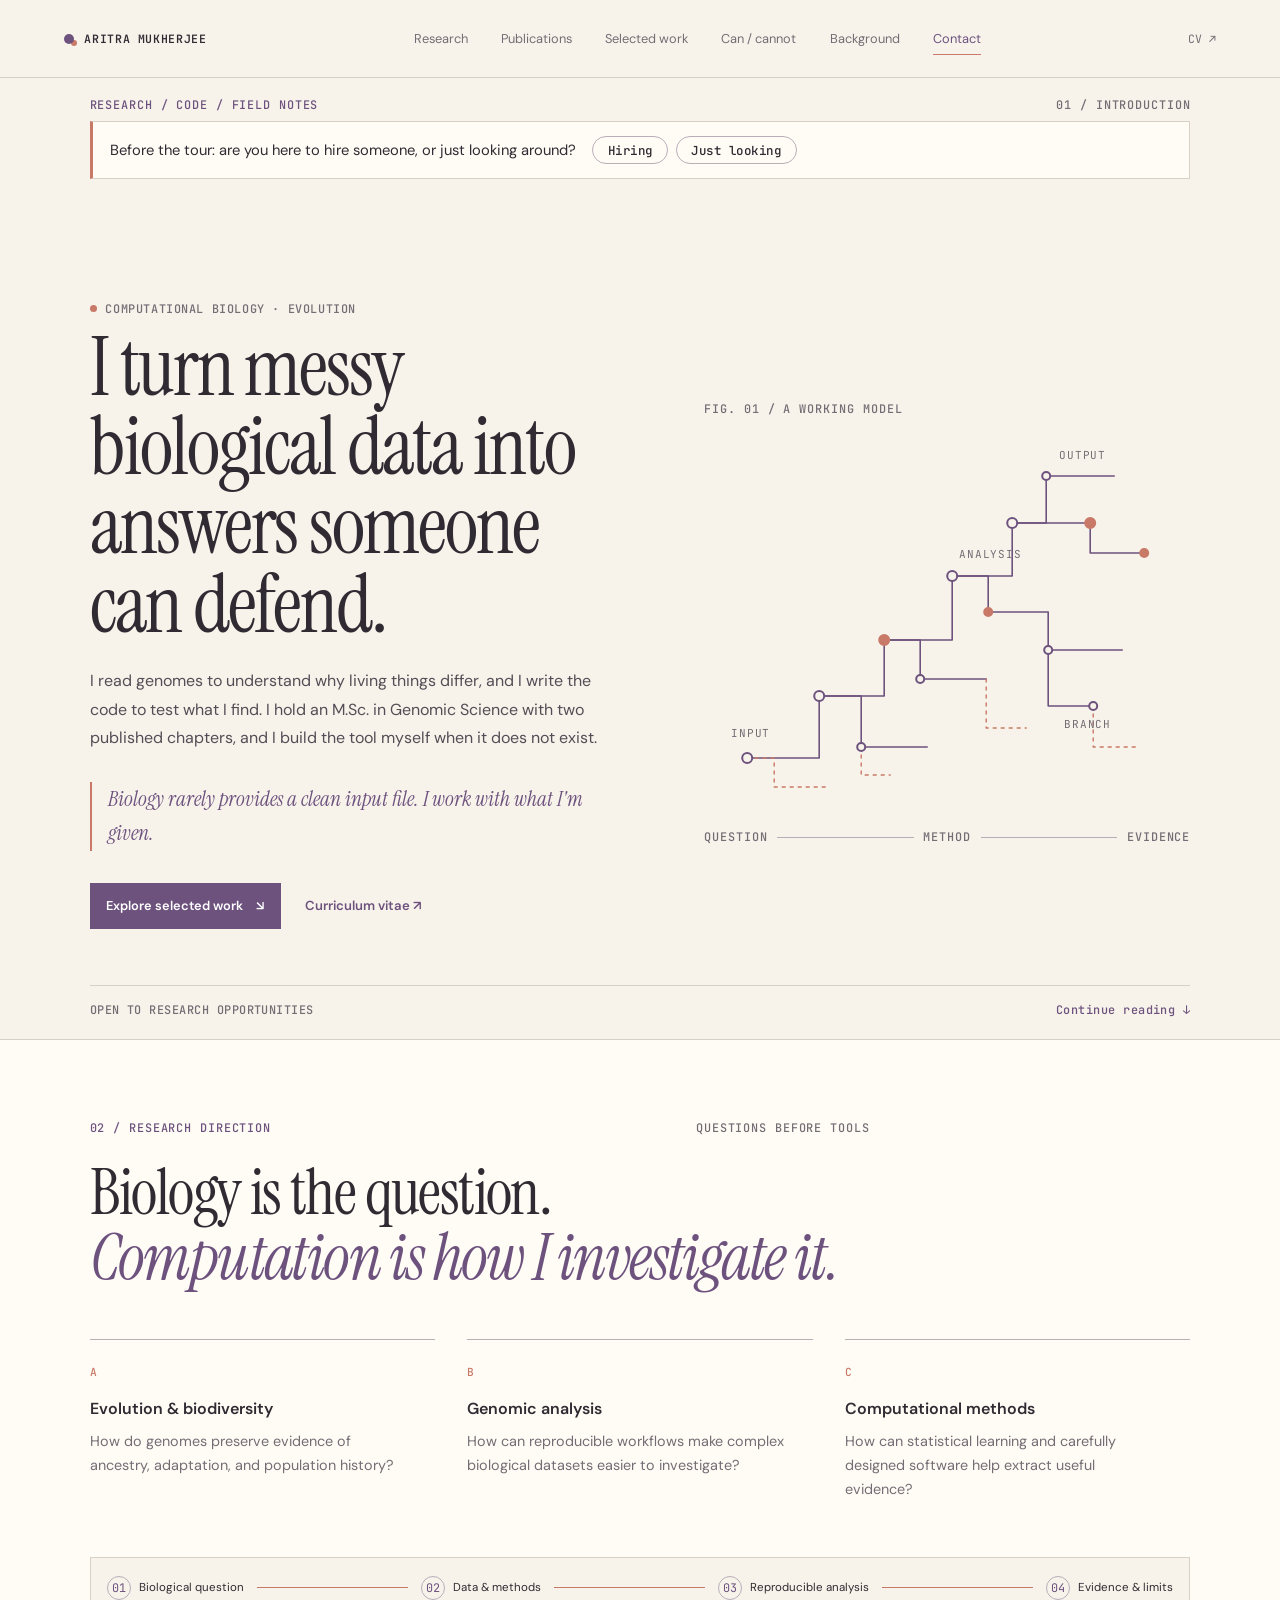
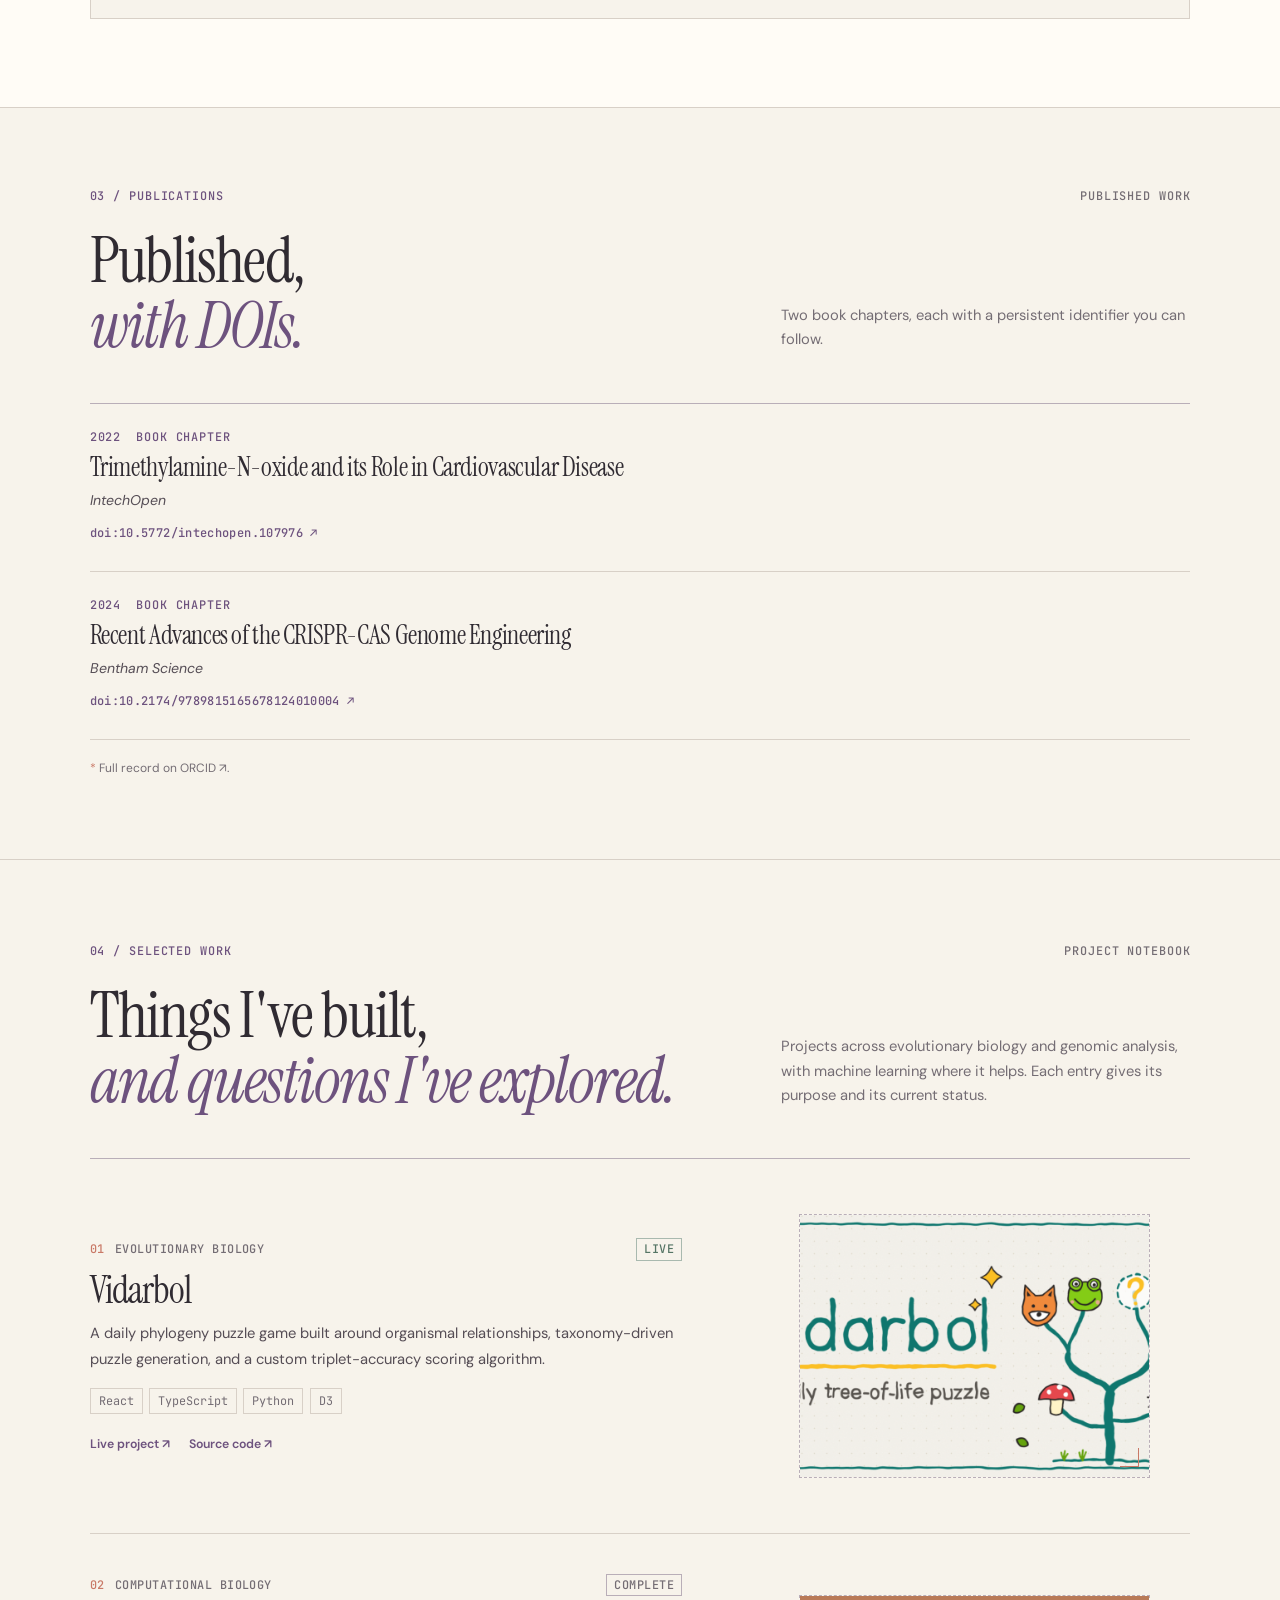
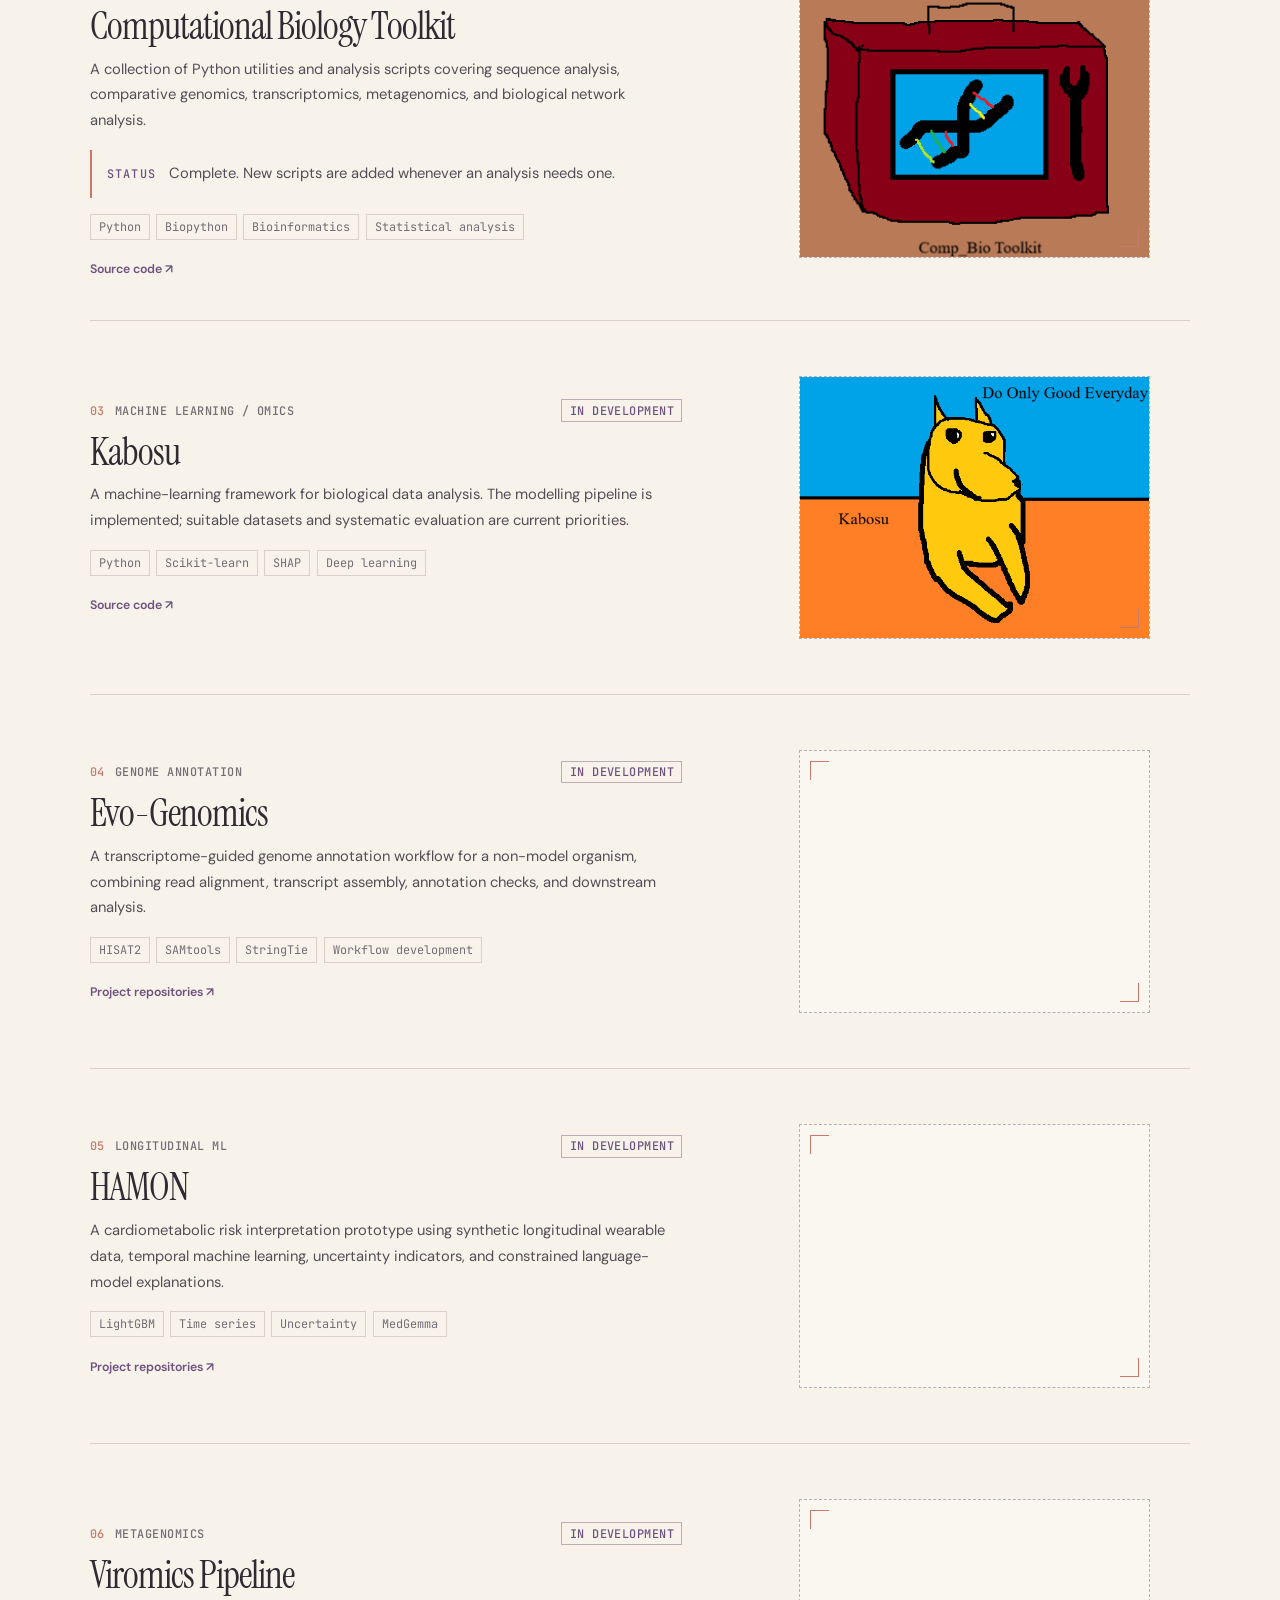
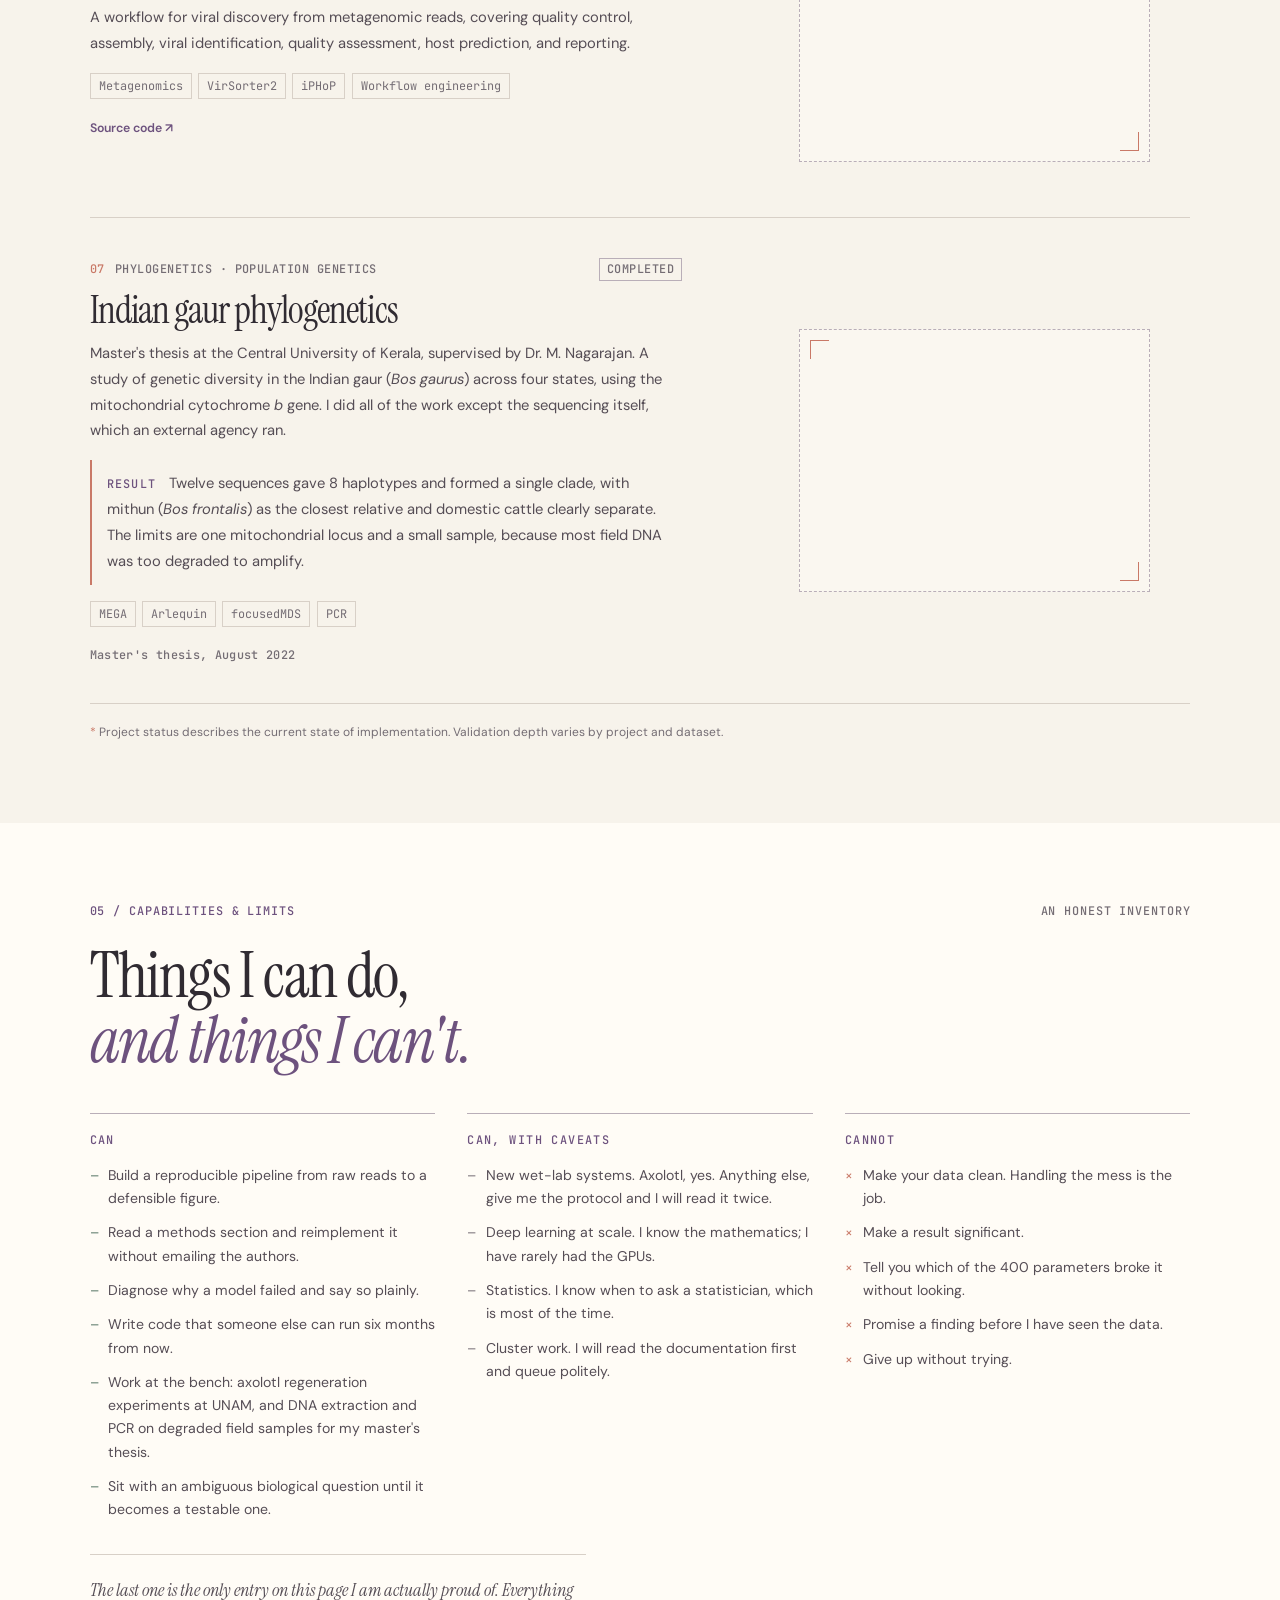
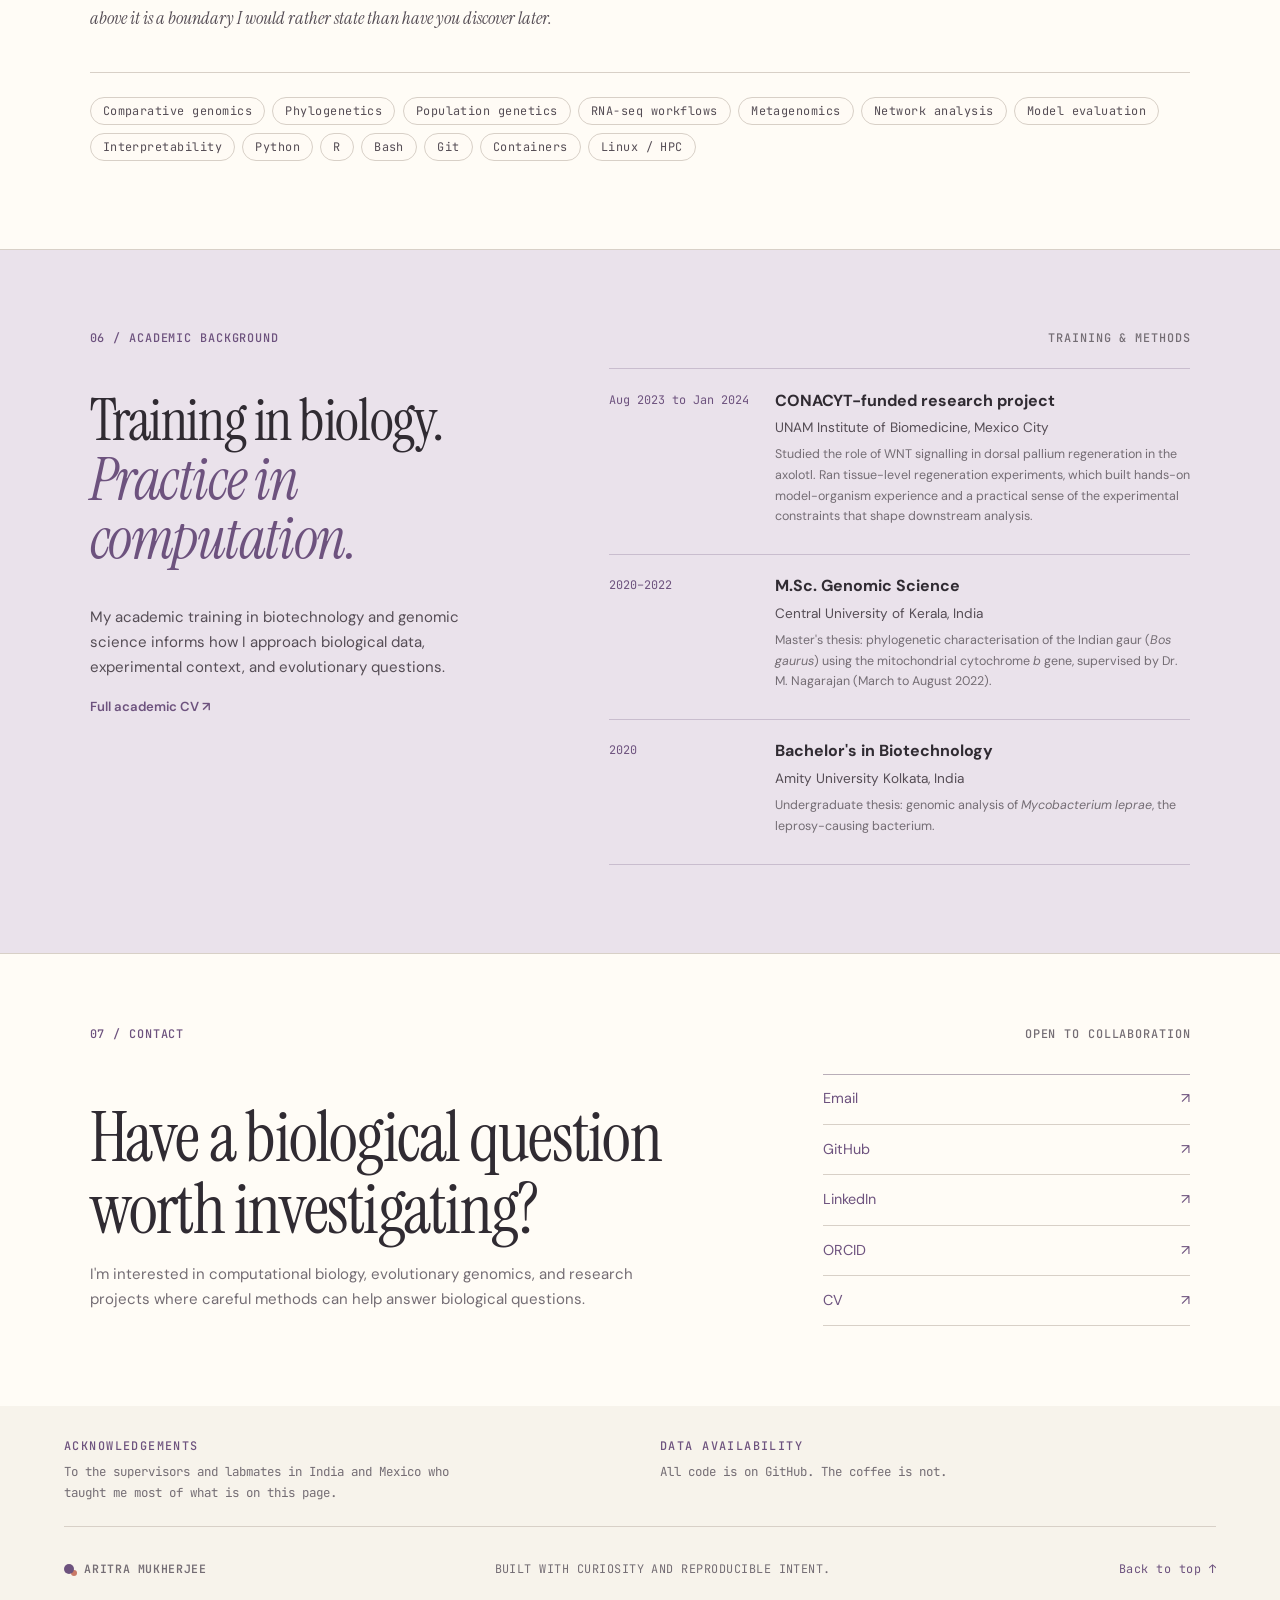
==== commit d7e5d5e0: "Update with Vidarbol" ====
--- a/index.html
+++ b/index.html
@@ -254,7 +254,7 @@
               </div>
             </div>
             <figure class="project-image">
-              <img src="assets/images/vidarbol.png" alt="Vidarbol puzzle interface" loading="lazy"
+              <img src="assets/og-image.png" alt="Vidarbol puzzle interface" loading="lazy"
                 onerror="this.remove(); this.parentElement.querySelector('.placeholder').hidden=false;">
               <div class="placeholder" hidden>
                 <span>ADD PROJECT IMAGE</span>
@@ -290,8 +290,8 @@
               </div>
             </div>
             <figure class="project-image">
-              <img src="assets/images/computational-toolkit.png" alt="Computational Biology Toolkit code or output"
-                loading="lazy" onerror="this.remove(); this.parentElement.querySelector('.placeholder').hidden=false;">
+              <img src="assets/Toolkit.png" alt="Computational Biology Toolkit code or output" loading="lazy"
+                onerror="this.remove(); this.parentElement.querySelector('.placeholder').hidden=false;">
               <div class="placeholder" hidden>
                 <span>ADD PROJECT IMAGE</span>
                 <span>assets/images/computational-toolkit.png · 4:3</span>
@@ -322,7 +322,7 @@
               </div>
             </div>
             <figure class="project-image">
-              <img src="assets/images/kabosu.png" alt="Kabosu framework or multi-omics workflow" loading="lazy"
+              <img src="assets/Kabosu.png" alt="Kabosu framework or multi-omics workflow" loading="lazy"
                 onerror="this.remove(); this.parentElement.querySelector('.placeholder').hidden=false;">
               <div class="placeholder" hidden>
                 <span>ADD PROJECT IMAGE</span>
